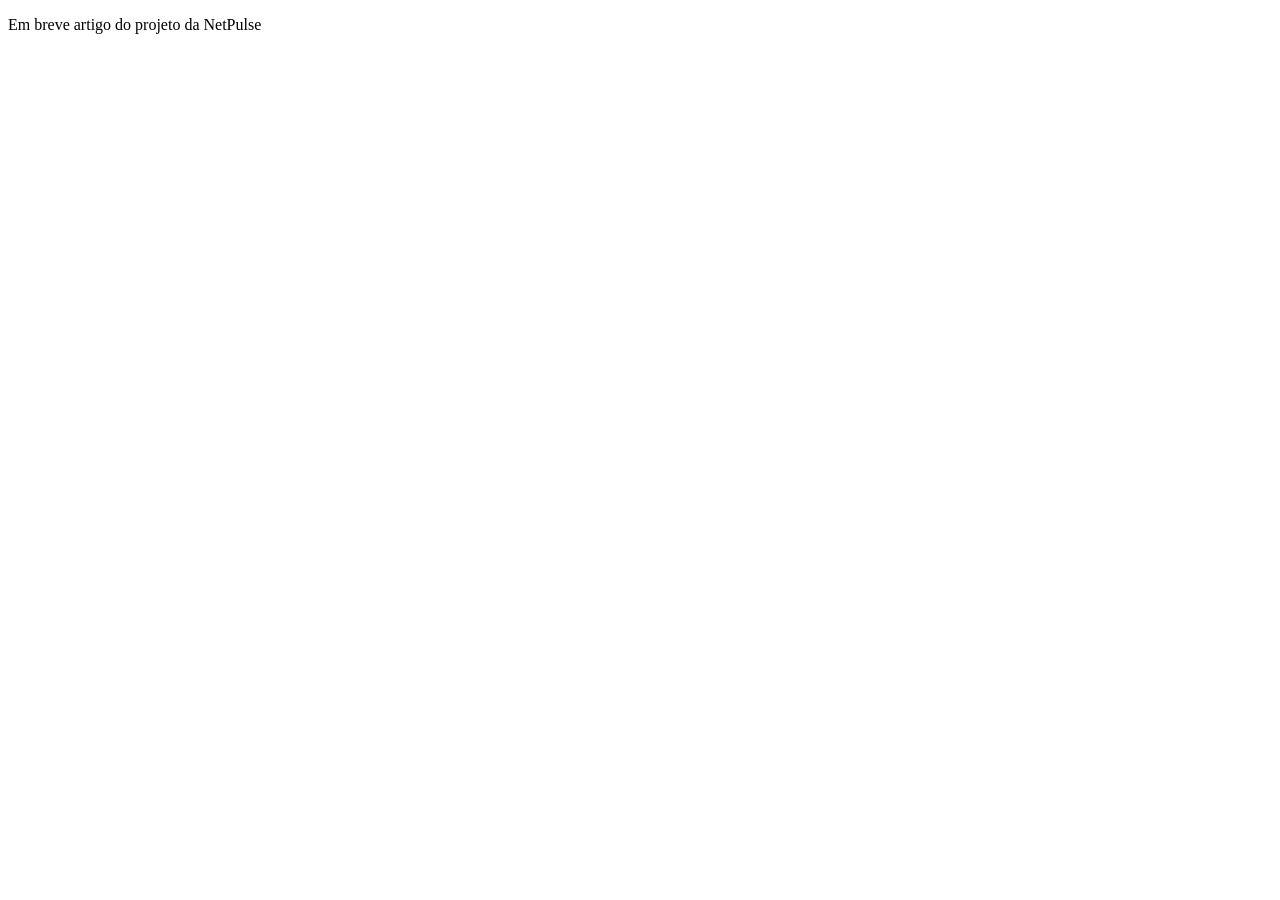
==== index.html @ 260c435d "Adicionar arquivo HTML inicial para o projeto da NetPulse" ====
<!DOCTYPE html>
<html lang="en">
<head>
    <meta charset="UTF-8">
    <meta name="viewport" content="width=device-width, initial-scale=1.0">
    <title>Document</title>
</head>
<body>
    <p>Em breve artigo do projeto da NetPulse</p>
</body>
</html>
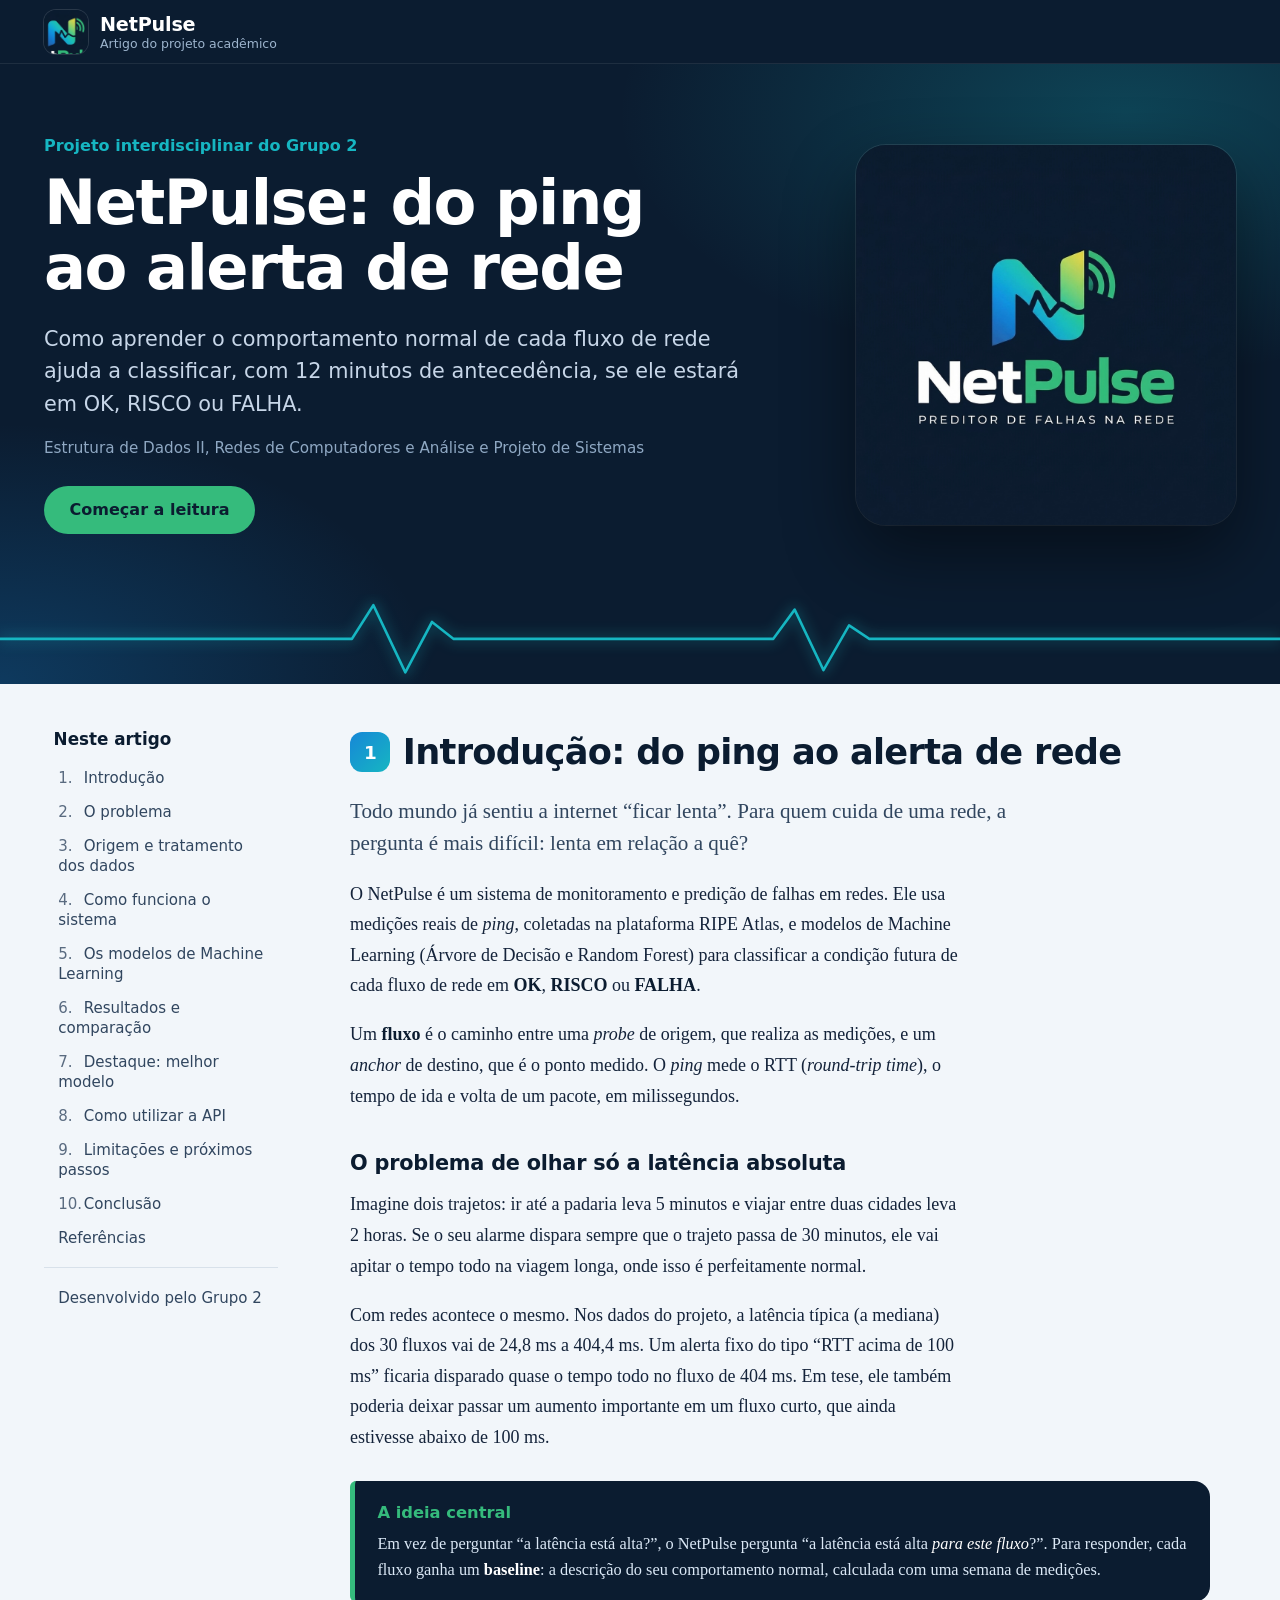
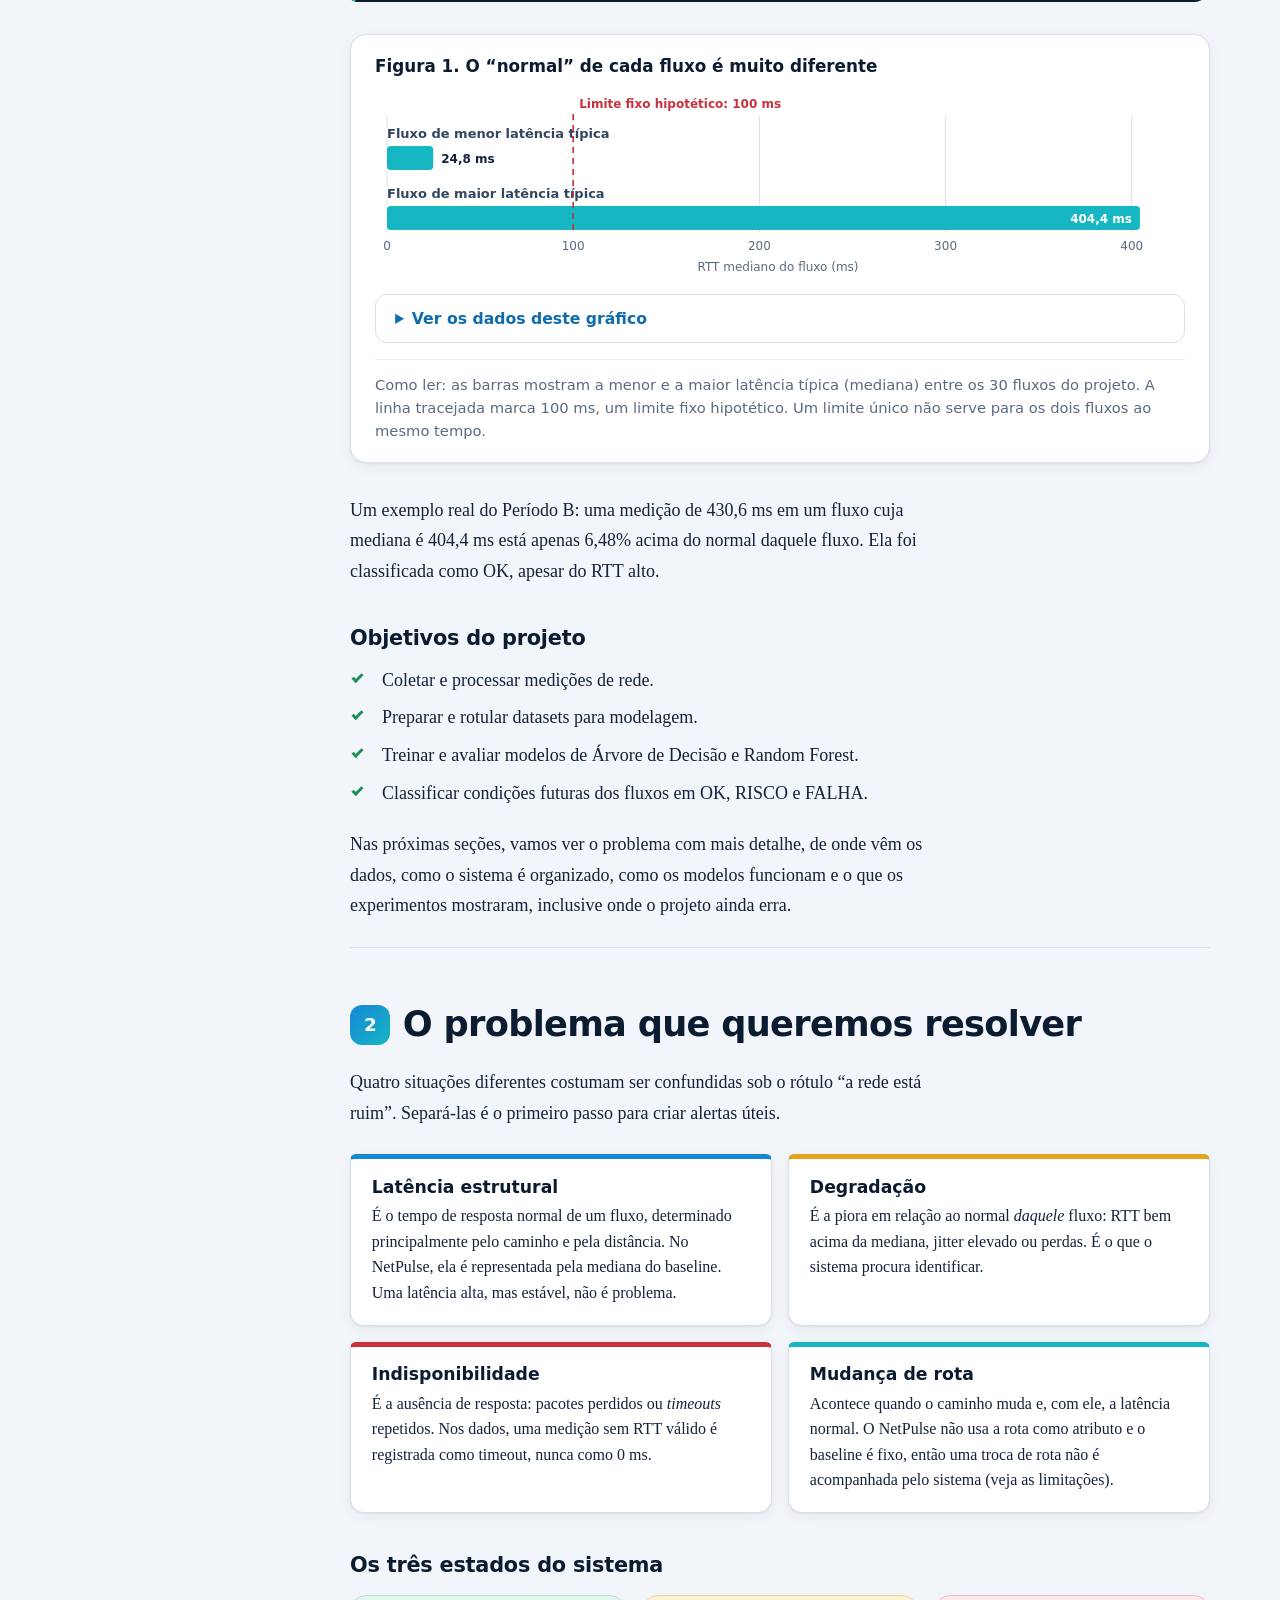
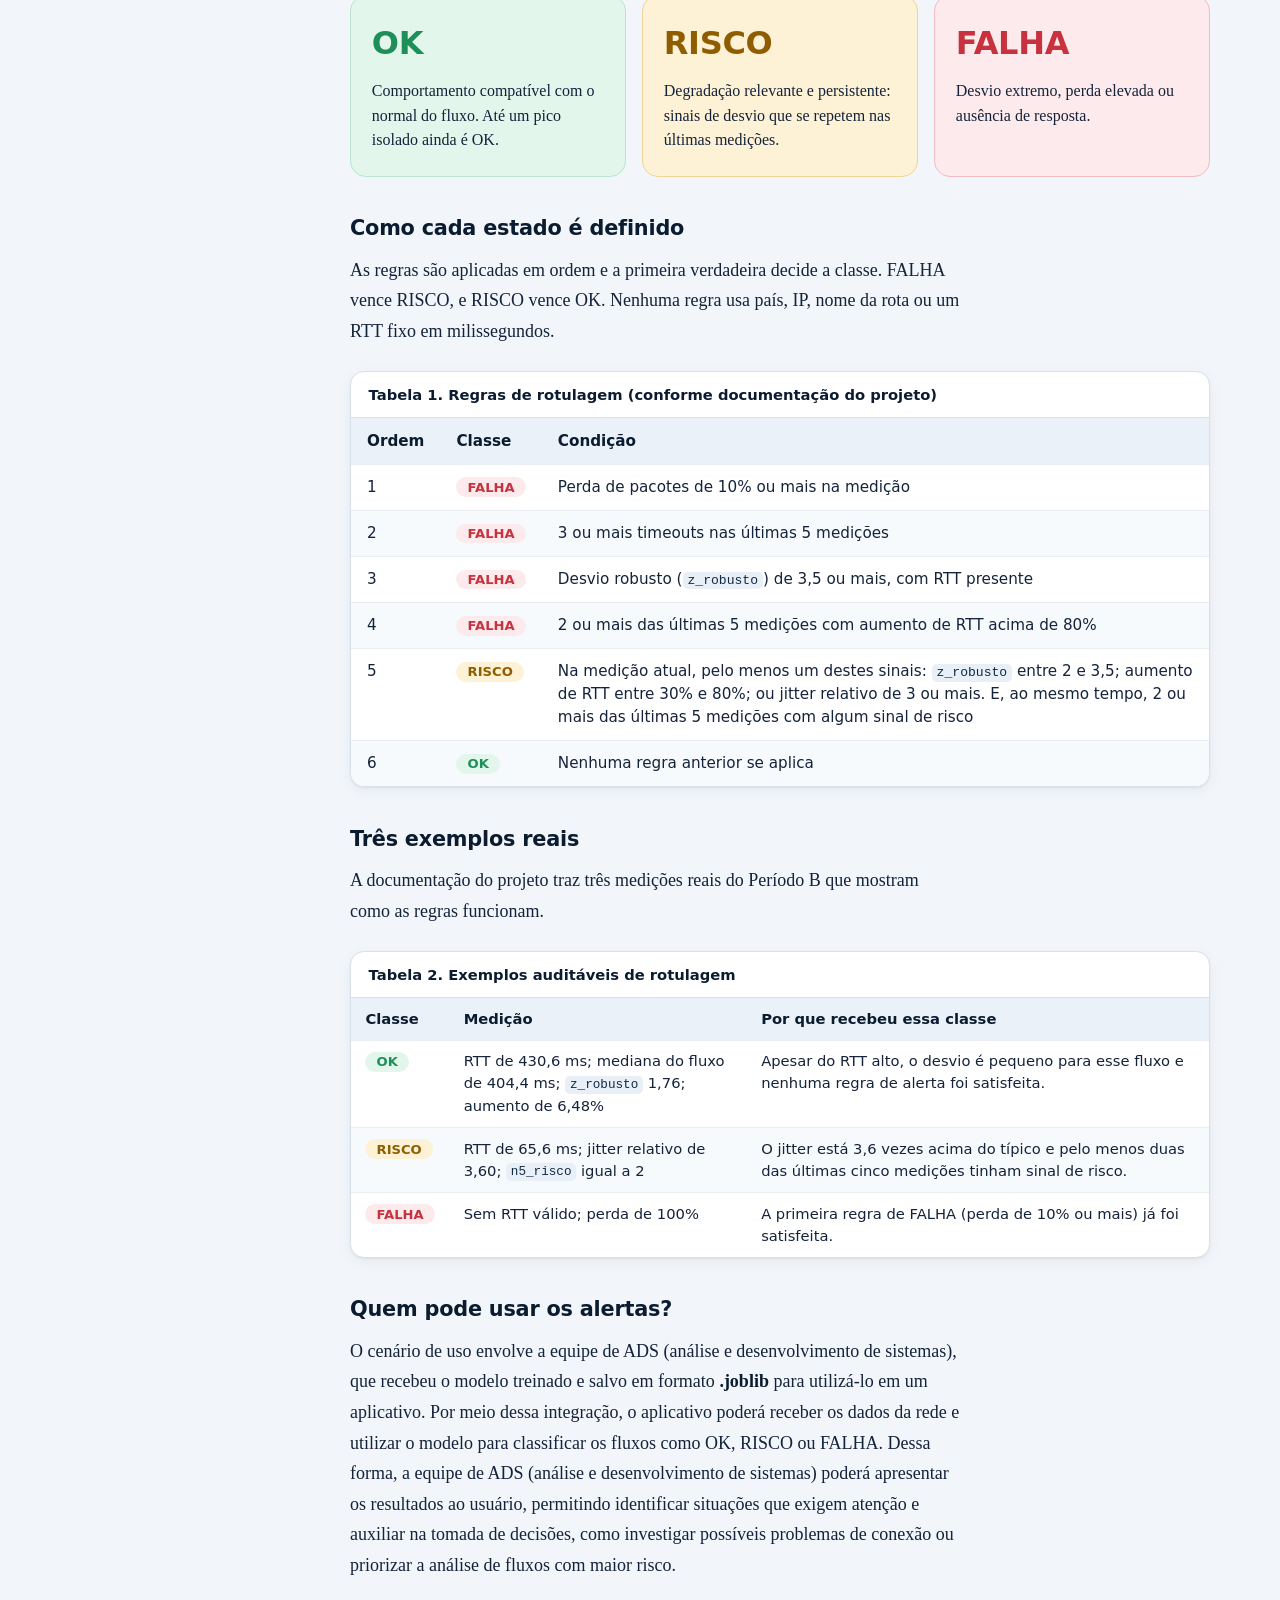
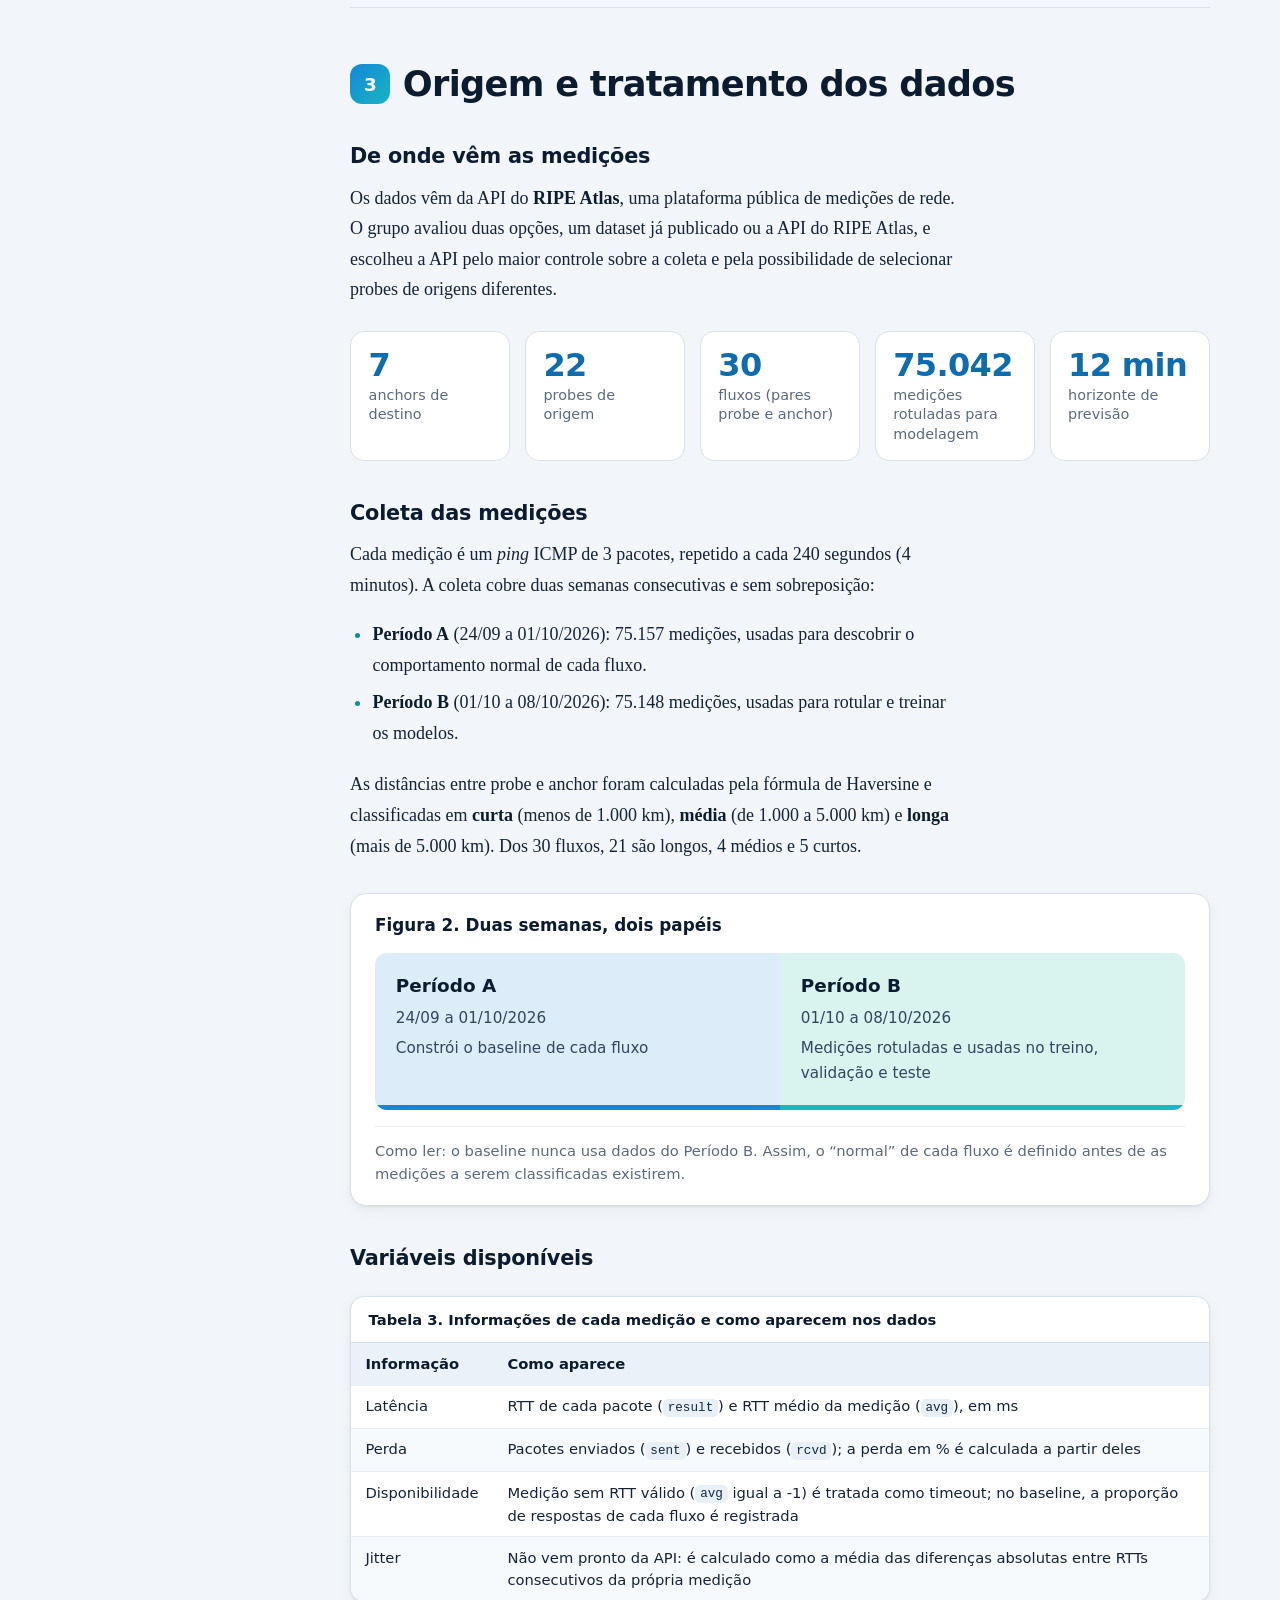
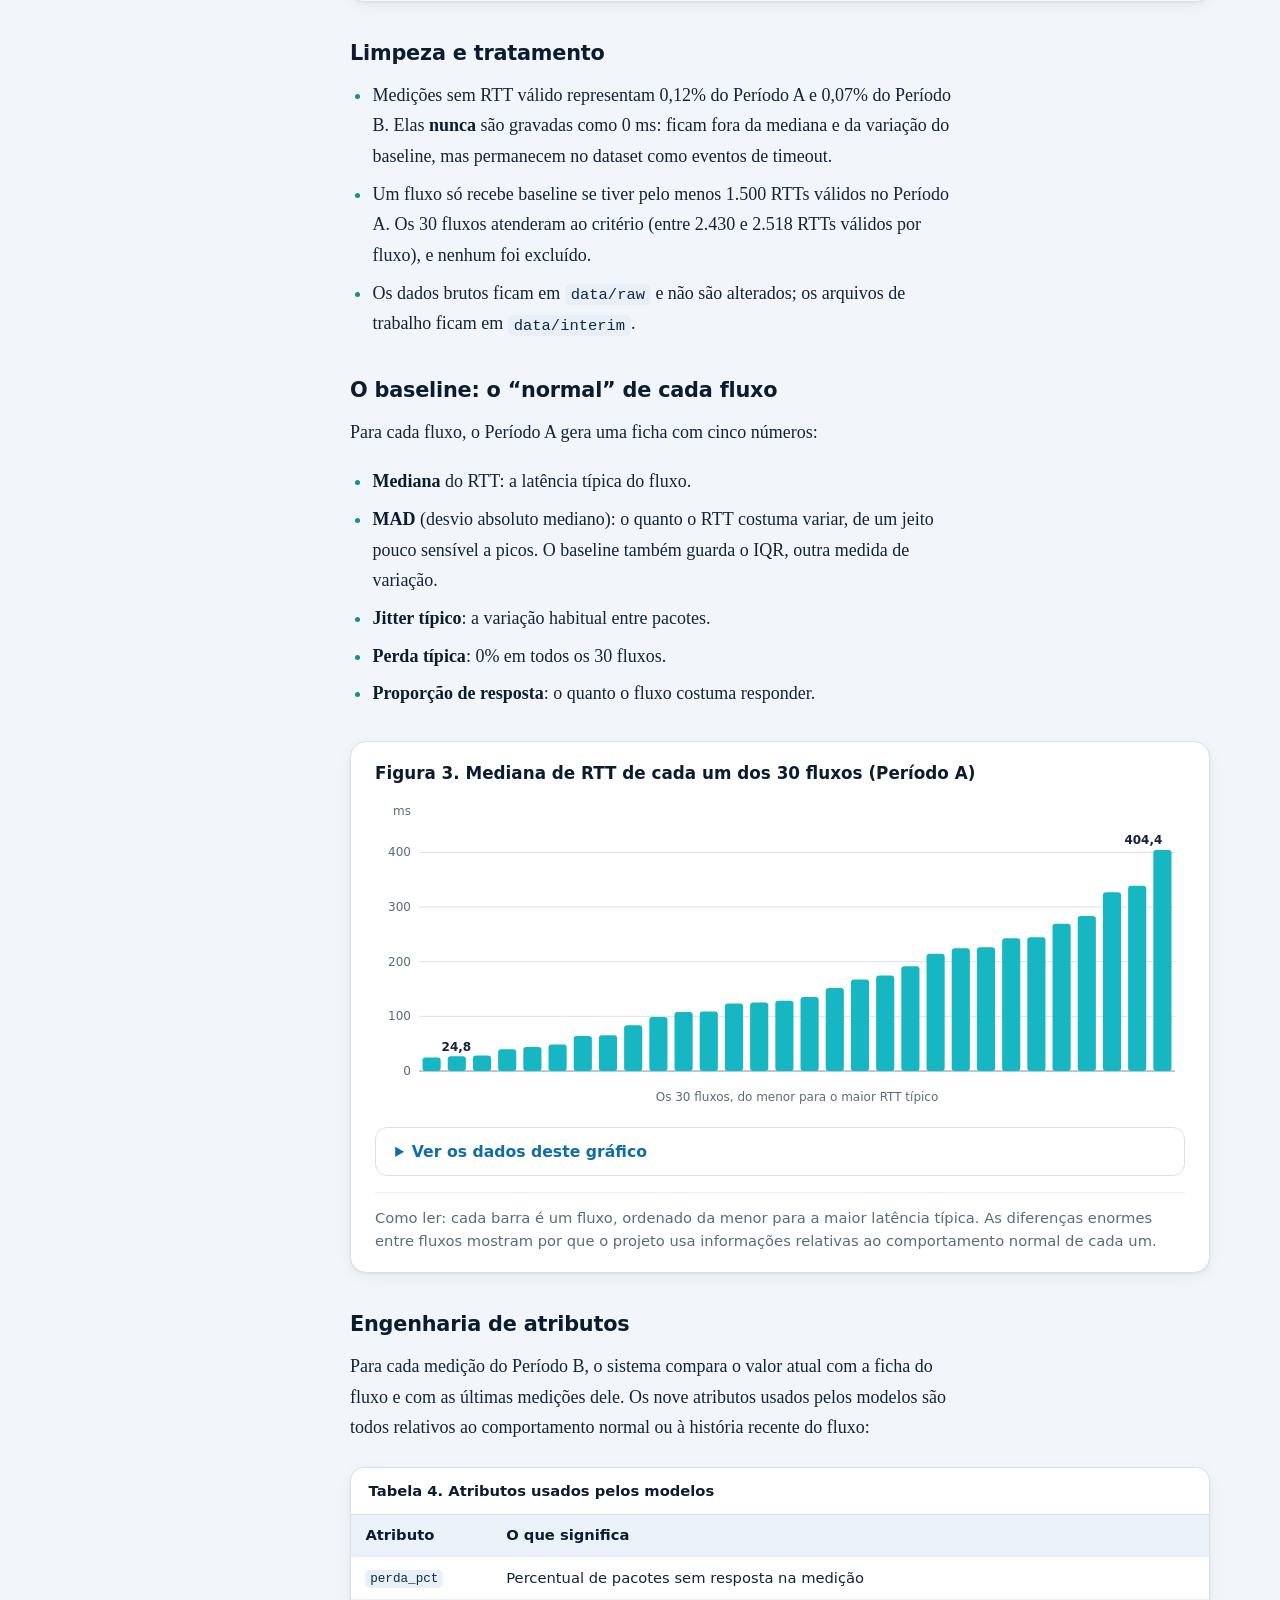
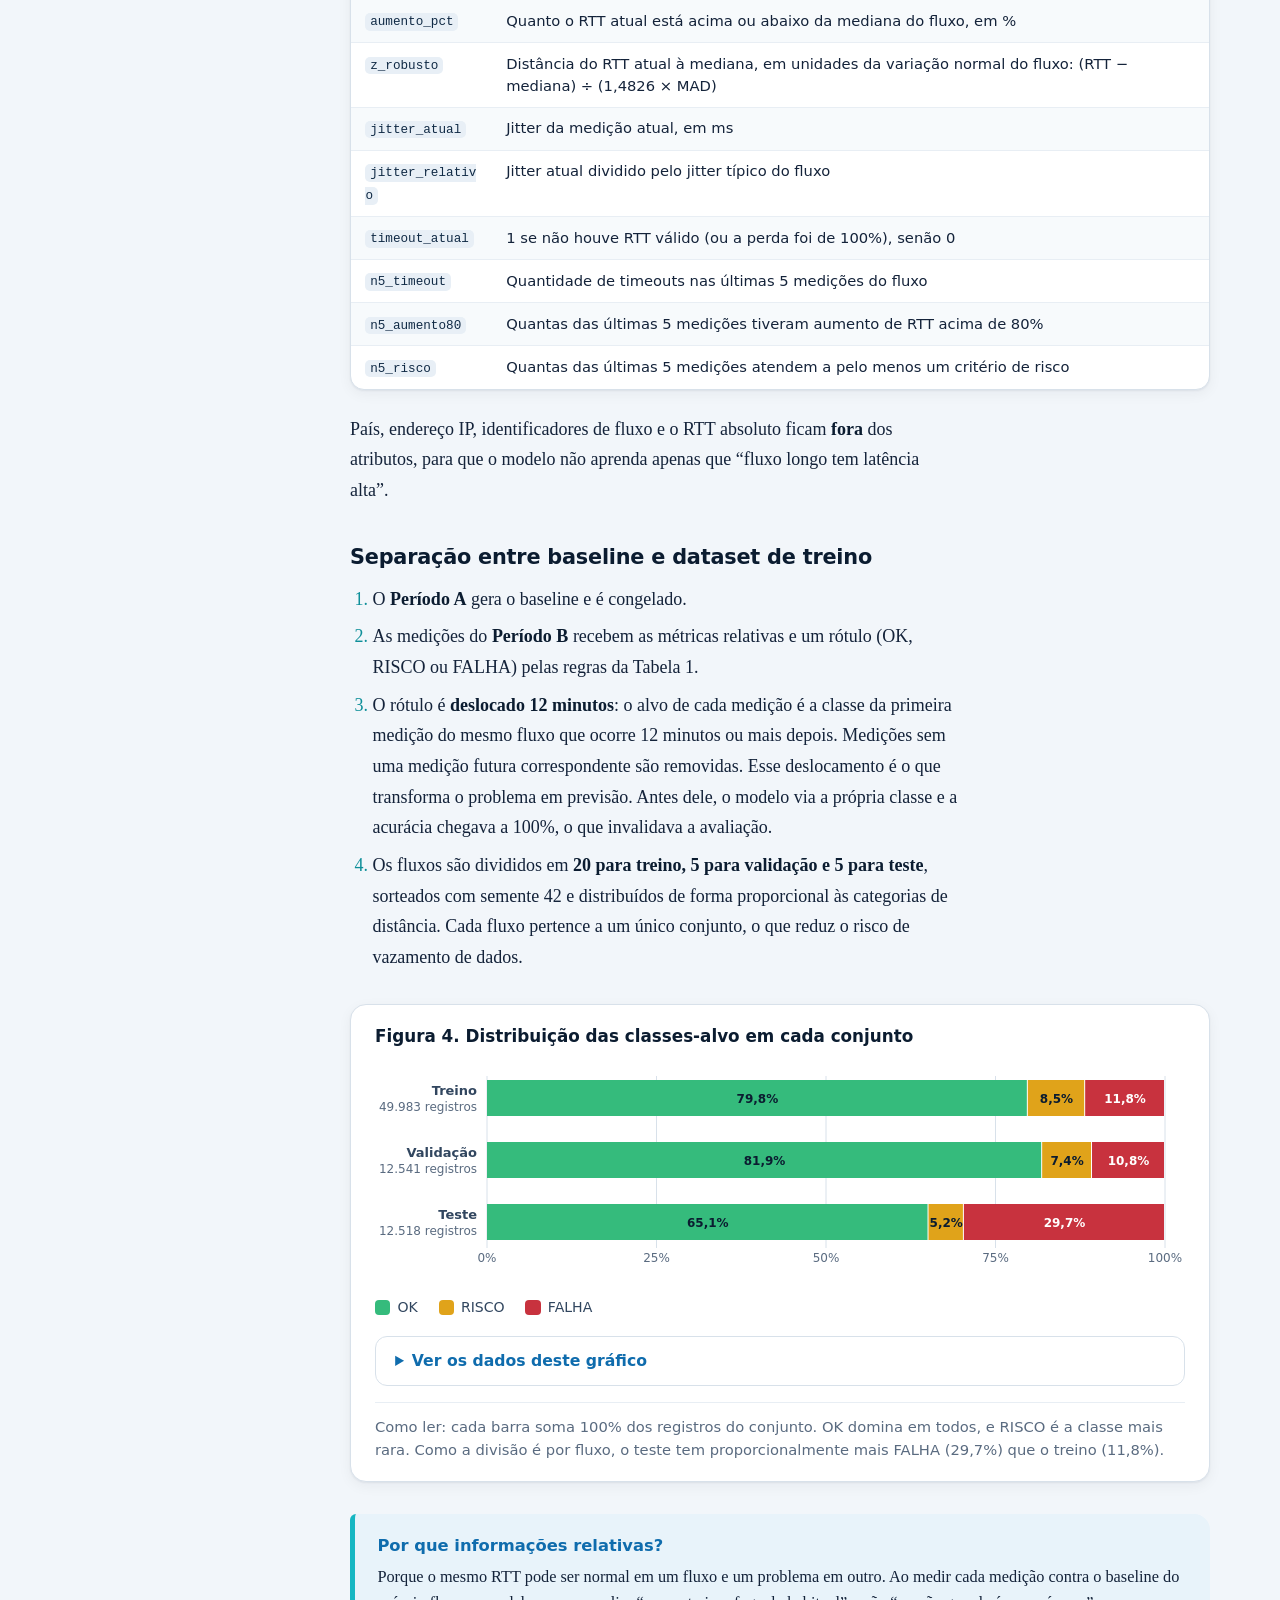
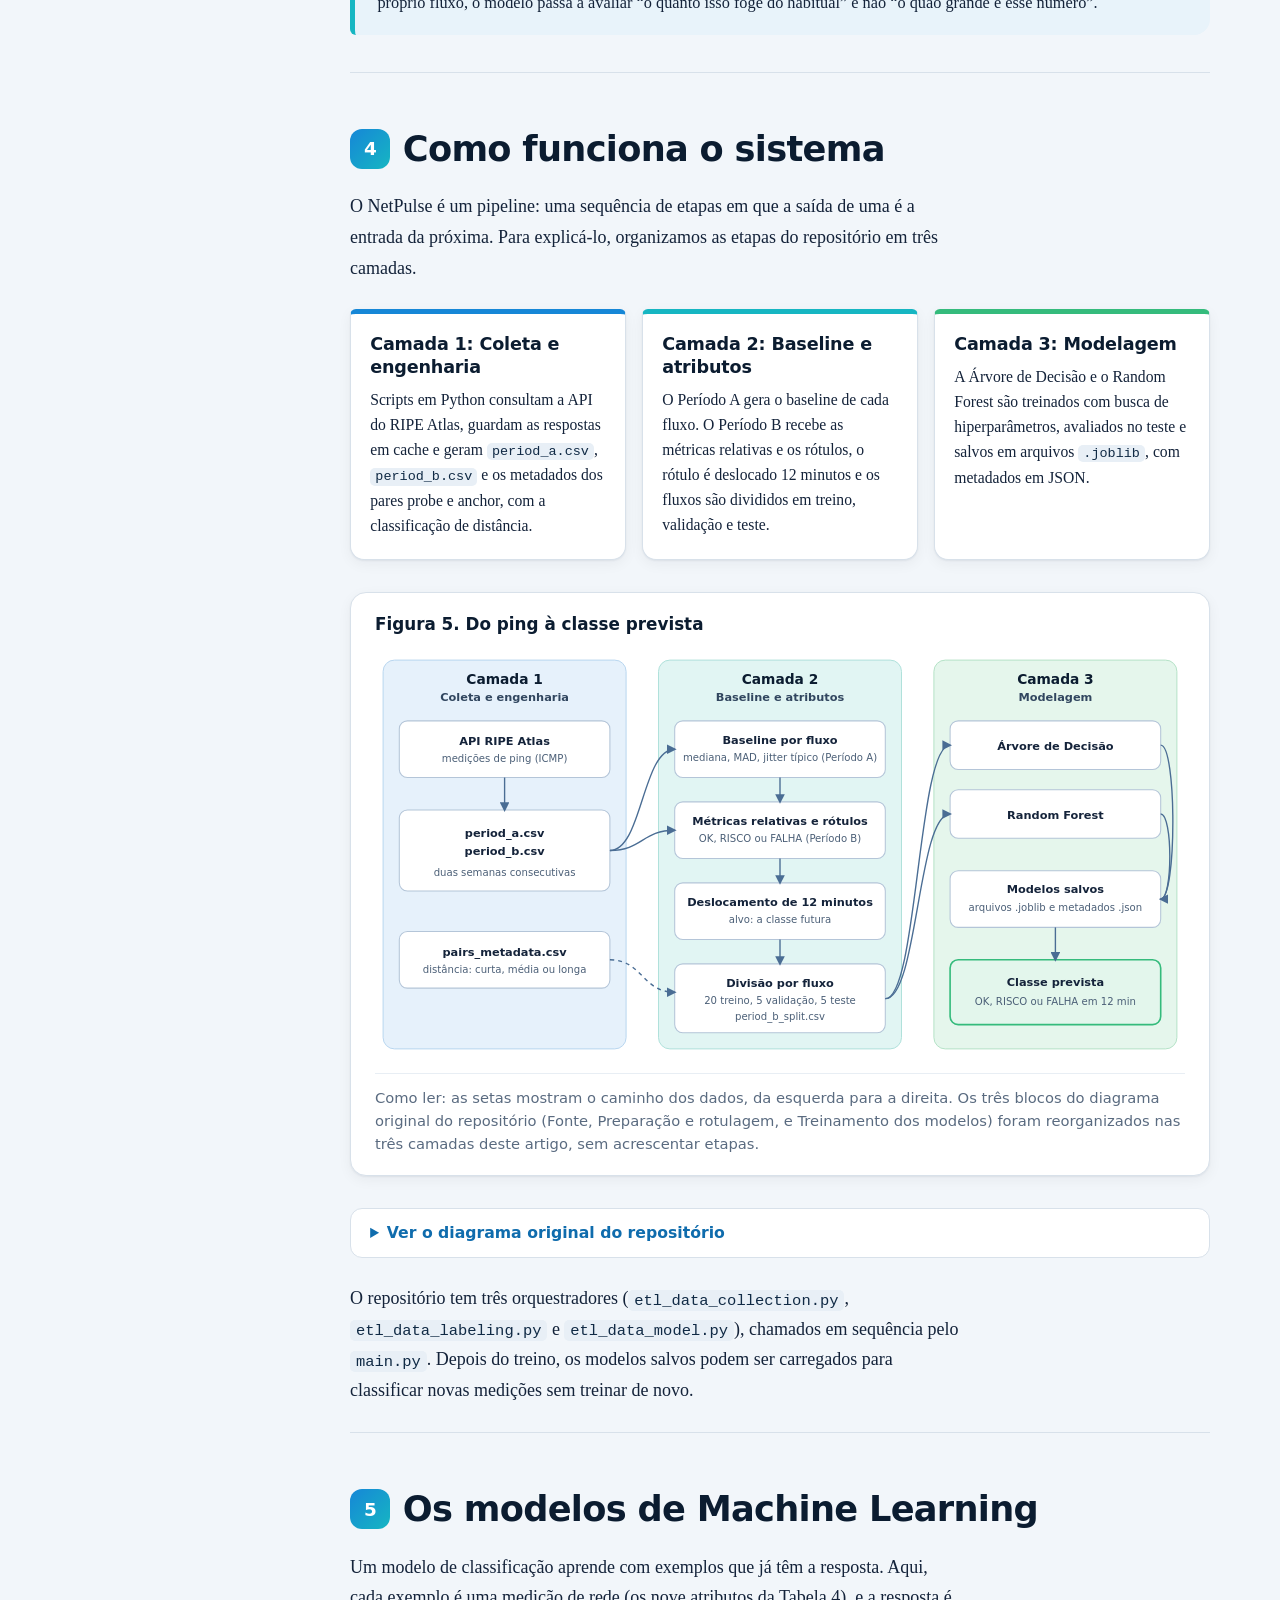
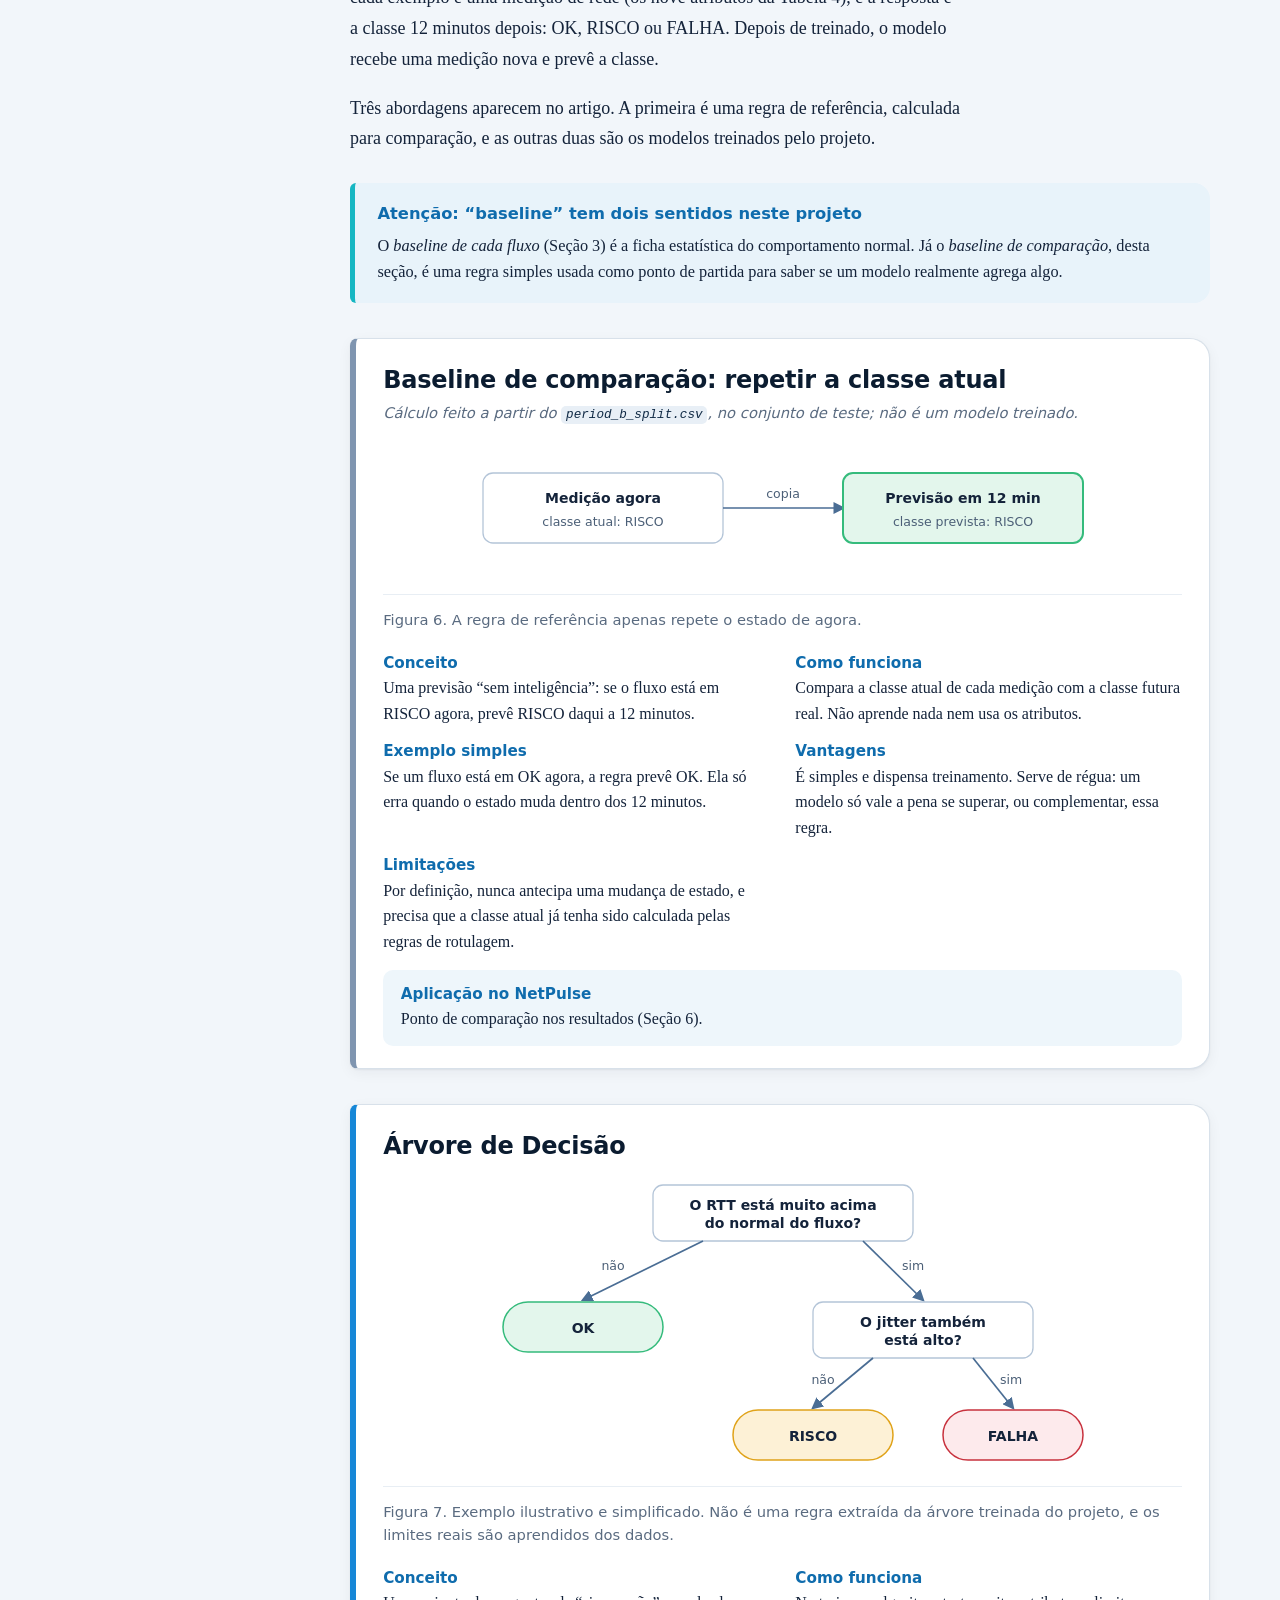
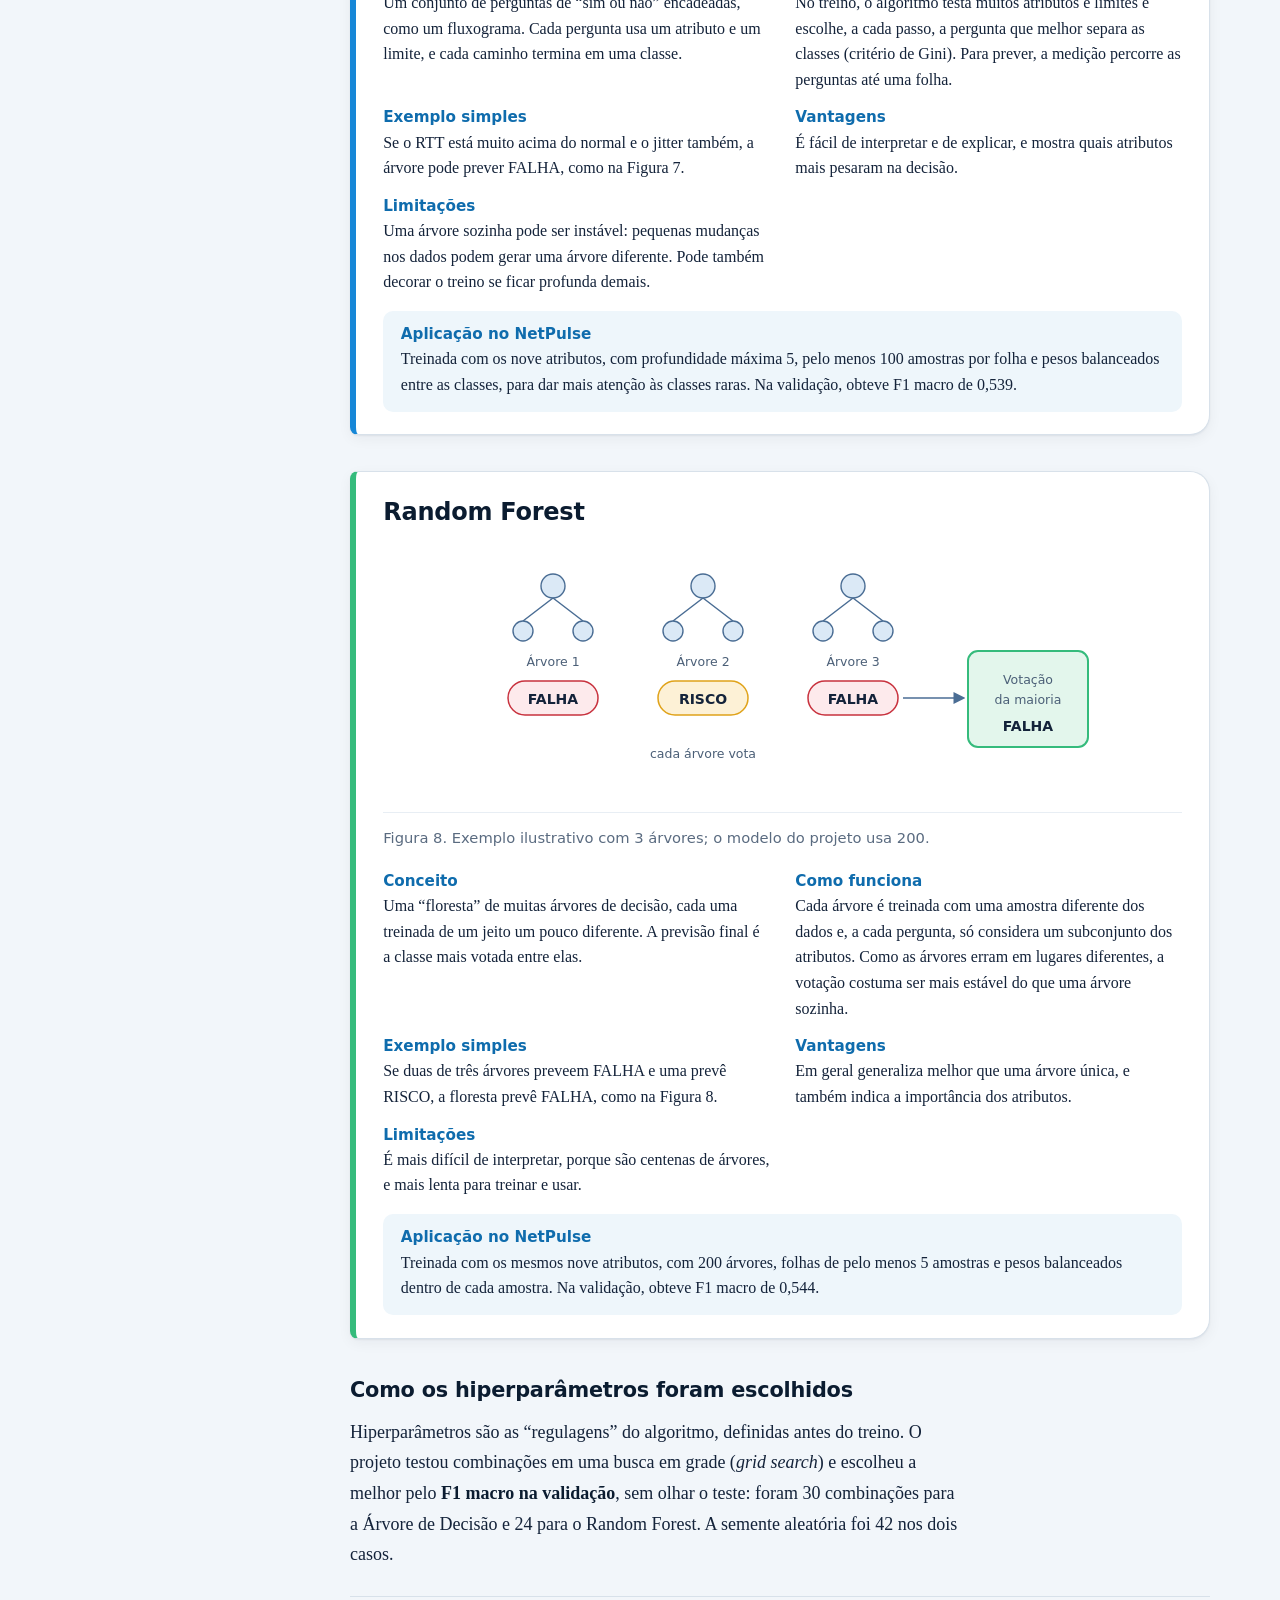
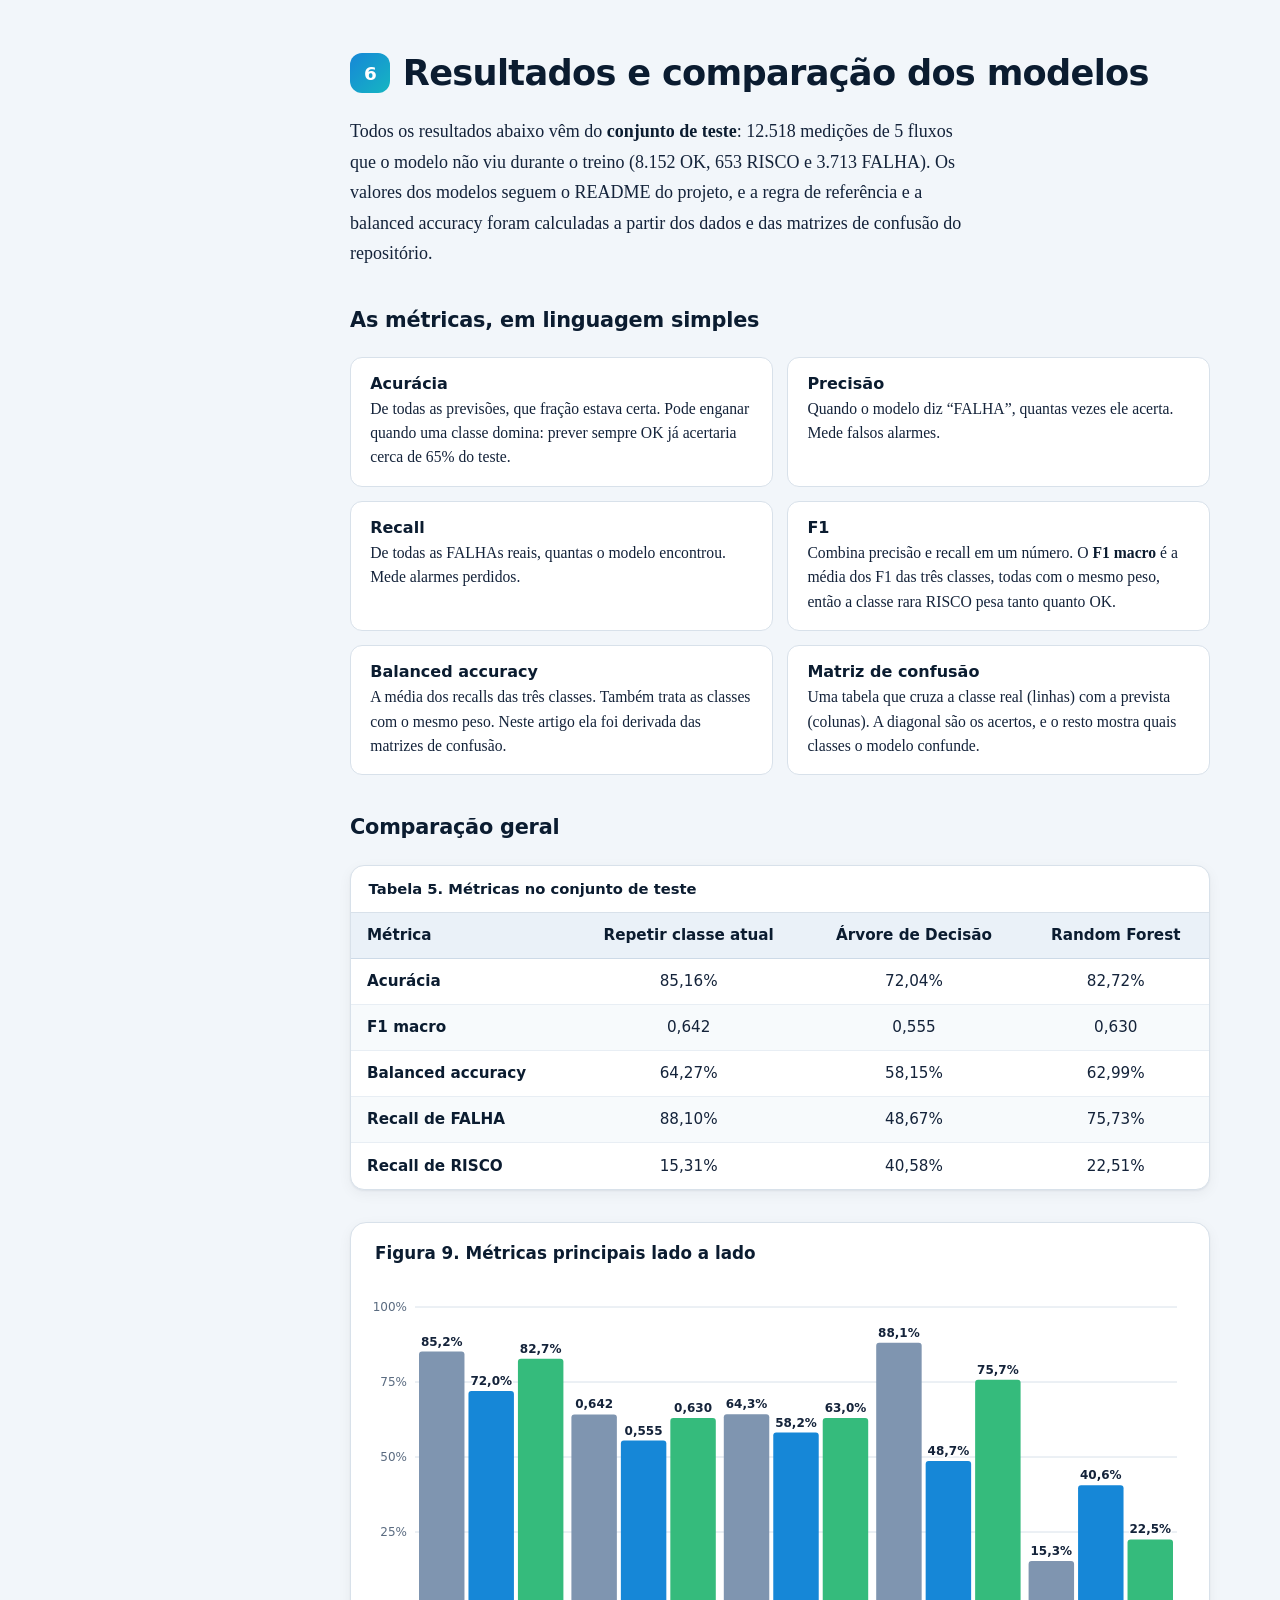
==== commit 9c3d46ae: "Adicionar página HTML do artigo do projeto NetPulse" ====
--- a/index.html
+++ b/index.html
@@ -1,11 +1,1667 @@
 <!DOCTYPE html>
-<html lang="en">
+<html lang="pt-BR">
+
 <head>
-    <meta charset="UTF-8">
-    <meta name="viewport" content="width=device-width, initial-scale=1.0">
-    <title>Document</title>
+  <meta charset="UTF-8">
+  <meta name="viewport" content="width=device-width, initial-scale=1">
+  <title>NetPulse: do ping ao alerta de rede</title>
+  <meta name="description"
+    content="Artigo do projeto acadêmico NetPulse, do Grupo 2: medições reais do RIPE Atlas, Árvore de Decisão e Random Forest para classificar a condição futura de fluxos de rede em OK, RISCO e FALHA.">
+  <meta name="theme-color" content="#0b1c30">
+  <link rel="icon" type="image/png" href="assets/assets/images/Logo_NetPulse.png">
+  <script>document.documentElement.classList.add("js");</script>
+  <link rel="stylesheet" href="assets/css/style.css">
+  <script src="assets/js/script.js" defer></script>
 </head>
+
 <body>
-    <p>Em breve artigo do projeto da NetPulse</p>
+  <a class="skip-link" href="#conteudo">Ir para o conteúdo</a>
+  <div class="progress" aria-hidden="true"><span class="progress__bar" id="progress-bar"></span></div>
+
+  <!-- ===== Cabeçalho ===== -->
+  <header class="site-header">
+    <div class="site-header__inner">
+      <a class="brand" href="#topo" aria-label="NetPulse, voltar ao início do artigo">
+        <!-- Recorte CSS da logo oficial: mostra apenas o ícone "N" -->
+        <span class="brand__mark"><img src="assets/images/Logo_NetPulse.png" alt="" width="1024" height="1024"></span>
+        <span class="brand__text">
+          <span class="brand__name">NetPulse</span>
+          <span class="brand__tag">Artigo do projeto acadêmico</span>
+        </span>
+      </a>
+      <button class="menu-toggle" id="menu-toggle" type="button" aria-expanded="false" aria-controls="toc">
+        <span class="menu-toggle__icon" aria-hidden="true"></span>
+        <span>Seções</span>
+      </button>
+    </div>
+  </header>
+
+  <main id="conteudo">
+
+    <!-- ===== Hero ===== -->
+    <section class="hero" id="topo" aria-labelledby="titulo-artigo">
+      <div class="hero__inner">
+        <div class="hero__text">
+          <p class="hero__kicker">Projeto interdisciplinar do Grupo 2</p>
+          <h1 id="titulo-artigo">NetPulse: do ping ao alerta de rede</h1>
+          <p class="hero__deck">Como aprender o comportamento normal de cada fluxo de rede ajuda a classificar, com 12
+            minutos de antecedência, se ele estará em OK, RISCO ou FALHA.</p>
+          <p class="hero__meta">Estrutura de Dados II, Redes de Computadores e Análise e Projeto de Sistemas</p>
+          <a class="button" href="#introducao">Começar a leitura</a>
+        </div>
+        <div class="hero__logo">
+          <img src="assets/images/Logo_NetPulse.png"
+            alt="Logo oficial do NetPulse: letra N com uma linha de pulso e ondas de sinal, e o lema Preditor de falhas na rede"
+            width="1024" height="1024">
+        </div>
+      </div>
+      <!-- Linha de pulso decorativa (animação discreta, desativada com prefers-reduced-motion) -->
+      <svg class="hero__pulse" viewBox="0 0 1200 80" preserveAspectRatio="none" aria-hidden="true" focusable="false">
+        <path class="hero__pulse-line" pathLength="1"
+          d="M0 40 H300 L330 40 L350 10 L380 70 L405 25 L425 40 H700 L725 40 L745 14 L772 68 L796 28 L815 40 H1200" />
+      </svg>
+    </section>
+
+    <div class="layout">
+
+      <!-- ===== Menu de navegação / sumário ===== -->
+      <nav class="toc" id="toc" aria-label="Seções do artigo">
+        <p class="toc__title">Neste artigo</p>
+        <ol class="toc__list">
+          <li><a href="#introducao">Introdução</a></li>
+          <li><a href="#problema">O problema</a></li>
+          <li><a href="#dados">Origem e tratamento dos dados</a></li>
+          <li><a href="#sistema">Como funciona o sistema</a></li>
+          <li><a href="#modelos">Os modelos de Machine Learning</a></li>
+          <li><a href="#resultados">Resultados e comparação</a></li>
+          <li><a href="#melhor-modelo">Destaque: melhor modelo</a></li>
+          <li><a href="#api">Como utilizar a API</a></li>
+          <li><a href="#limitacoes">Limitações e próximos passos</a></li>
+          <li><a href="#conclusao">Conclusão</a></li>
+          <li><a href="#referencias">Referências</a></li>
+        </ol>
+        <p class="toc__extra"><a href="#equipe">Desenvolvido pelo Grupo 2</a></p>
+      </nav>
+
+      <article class="article">
+
+        <!-- ============ 1. INTRODUÇÃO ============ -->
+        <section class="section" id="introducao" aria-labelledby="h-introducao">
+          <h2 id="h-introducao"><span class="sec-num">1</span> Introdução: do ping ao alerta de rede</h2>
+
+          <p class="lead">Todo mundo já sentiu a internet “ficar lenta”. Para quem cuida de uma rede, a pergunta é mais
+            difícil: lenta em relação a quê?</p>
+
+          <p>O NetPulse é um sistema de monitoramento e predição de falhas em redes. Ele usa medições reais de
+            <em>ping</em>, coletadas na plataforma RIPE Atlas, e modelos de Machine Learning (Árvore de Decisão e Random
+            Forest) para classificar a condição futura de cada fluxo de rede em <strong>OK</strong>,
+            <strong>RISCO</strong> ou <strong>FALHA</strong>.
+          </p>
+
+          <p>Um <strong>fluxo</strong> é o caminho entre uma <em>probe</em> de origem, que realiza as medições, e um
+            <em>anchor</em> de destino, que é o ponto medido. O <em>ping</em> mede o RTT (<em>round-trip time</em>), o
+            tempo de ida e volta de um pacote, em milissegundos.
+          </p>
+
+          <h3>O problema de olhar só a latência absoluta</h3>
+          <p>Imagine dois trajetos: ir até a padaria leva 5 minutos e viajar entre duas cidades leva 2 horas. Se o seu
+            alarme dispara sempre que o trajeto passa de 30 minutos, ele vai apitar o tempo todo na viagem longa, onde
+            isso é perfeitamente normal.</p>
+          <p>Com redes acontece o mesmo. Nos dados do projeto, a latência típica (a mediana) dos 30 fluxos vai de 24,8
+            ms a 404,4 ms. Um alerta fixo do tipo “RTT acima de 100 ms” ficaria disparado quase o tempo todo no fluxo de
+            404 ms. Em tese, ele também poderia deixar passar um aumento importante em um fluxo curto, que ainda
+            estivesse abaixo de 100 ms.</p>
+
+          <aside class="callout callout--idea" aria-label="Ideia central">
+            <p class="callout__title">A ideia central</p>
+            <p>Em vez de perguntar “a latência está alta?”, o NetPulse pergunta “a latência está alta <em>para este
+                fluxo</em>?”. Para responder, cada fluxo ganha um <strong>baseline</strong>: a descrição do seu
+              comportamento normal, calculada com uma semana de medições.</p>
+          </aside>
+
+          <figure class="figure" id="fig-intro">
+            <p class="figure__title">Figura 1. O “normal” de cada fluxo é muito diferente</p>
+            <div class="figure__body" id="chart-intro" role="img"
+              aria-label="Gráfico de barras horizontais com a menor e a maior mediana de RTT entre os 30 fluxos: 24,8 ms e 404,4 ms, com uma linha de referência em 100 ms.">
+            </div>
+            <figcaption>Como ler: as barras mostram a menor e a maior latência típica (mediana) entre os 30 fluxos do
+              projeto. A linha tracejada marca 100 ms, um limite fixo hipotético. Um limite único não serve para os dois
+              fluxos ao mesmo tempo.</figcaption>
+          </figure>
+
+          <p>Um exemplo real do Período B: uma medição de 430,6 ms em um fluxo cuja mediana é 404,4 ms está apenas 6,48%
+            acima do normal daquele fluxo. Ela foi classificada como OK, apesar do RTT alto.</p>
+
+          <h3>Objetivos do projeto</h3>
+          <ul class="checklist">
+            <li>Coletar e processar medições de rede.</li>
+            <li>Preparar e rotular datasets para modelagem.</li>
+            <li>Treinar e avaliar modelos de Árvore de Decisão e Random Forest.</li>
+            <li>Classificar condições futuras dos fluxos em OK, RISCO e FALHA.</li>
+          </ul>
+
+          <p>Nas próximas seções, vamos ver o problema com mais detalhe, de onde vêm os dados, como o sistema é
+            organizado, como os modelos funcionam e o que os experimentos mostraram, inclusive onde o projeto ainda
+            erra.</p>
+        </section>
+
+        <!-- ============ 2. O PROBLEMA ============ -->
+        <section class="section" id="problema" aria-labelledby="h-problema">
+          <h2 id="h-problema"><span class="sec-num">2</span> O problema que queremos resolver</h2>
+
+          <p>Quatro situações diferentes costumam ser confundidas sob o rótulo “a rede está ruim”. Separá-las é o
+            primeiro passo para criar alertas úteis.</p>
+
+          <dl class="concepts">
+            <div class="concept">
+              <dt>Latência estrutural</dt>
+              <dd>É o tempo de resposta normal de um fluxo, determinado principalmente pelo caminho e pela distância. No
+                NetPulse, ela é representada pela mediana do baseline. Uma latência alta, mas estável, não é problema.
+              </dd>
+            </div>
+            <div class="concept">
+              <dt>Degradação</dt>
+              <dd>É a piora em relação ao normal <em>daquele</em> fluxo: RTT bem acima da mediana, jitter elevado ou
+                perdas. É o que o sistema procura identificar.</dd>
+            </div>
+            <div class="concept">
+              <dt>Indisponibilidade</dt>
+              <dd>É a ausência de resposta: pacotes perdidos ou <em>timeouts</em> repetidos. Nos dados, uma medição sem
+                RTT válido é registrada como timeout, nunca como 0 ms.</dd>
+            </div>
+            <div class="concept">
+              <dt>Mudança de rota</dt>
+              <dd>Acontece quando o caminho muda e, com ele, a latência normal. O NetPulse não usa a rota como atributo
+                e o baseline é fixo, então uma troca de rota não é acompanhada pelo sistema (veja as limitações).</dd>
+            </div>
+          </dl>
+
+          <h3>Os três estados do sistema</h3>
+          <div class="states">
+            <article class="state state--ok">
+              <h4>OK</h4>
+              <p>Comportamento compatível com o normal do fluxo. Até um pico isolado ainda é OK.</p>
+            </article>
+            <article class="state state--risco">
+              <h4>RISCO</h4>
+              <p>Degradação relevante e persistente: sinais de desvio que se repetem nas últimas medições.</p>
+            </article>
+            <article class="state state--falha">
+              <h4>FALHA</h4>
+              <p>Desvio extremo, perda elevada ou ausência de resposta.</p>
+            </article>
+          </div>
+
+          <h3>Como cada estado é definido</h3>
+          <p>As regras são aplicadas em ordem e a primeira verdadeira decide a classe. FALHA vence RISCO, e RISCO vence
+            OK. Nenhuma regra usa país, IP, nome da rota ou um RTT fixo em milissegundos.</p>
+
+          <div class="table-wrap">
+            <table class="table">
+              <caption>Tabela 1. Regras de rotulagem (conforme documentação do projeto)</caption>
+              <thead>
+                <tr>
+                  <th scope="col">Ordem</th>
+                  <th scope="col">Classe</th>
+                  <th scope="col">Condição</th>
+                </tr>
+              </thead>
+              <tbody>
+                <tr>
+                  <td>1</td>
+                  <td><span class="tag tag--falha">FALHA</span></td>
+                  <td>Perda de pacotes de 10% ou mais na medição</td>
+                </tr>
+                <tr>
+                  <td>2</td>
+                  <td><span class="tag tag--falha">FALHA</span></td>
+                  <td>3 ou mais timeouts nas últimas 5 medições</td>
+                </tr>
+                <tr>
+                  <td>3</td>
+                  <td><span class="tag tag--falha">FALHA</span></td>
+                  <td>Desvio robusto (<code>z_robusto</code>) de 3,5 ou mais, com RTT presente</td>
+                </tr>
+                <tr>
+                  <td>4</td>
+                  <td><span class="tag tag--falha">FALHA</span></td>
+                  <td>2 ou mais das últimas 5 medições com aumento de RTT acima de 80%</td>
+                </tr>
+                <tr>
+                  <td>5</td>
+                  <td><span class="tag tag--risco">RISCO</span></td>
+                  <td>Na medição atual, pelo menos um destes sinais: <code>z_robusto</code> entre 2 e 3,5; aumento de
+                    RTT entre 30% e 80%; ou jitter relativo de 3 ou mais. E, ao mesmo tempo, 2 ou mais das últimas 5
+                    medições com algum sinal de risco</td>
+                </tr>
+                <tr>
+                  <td>6</td>
+                  <td><span class="tag tag--ok">OK</span></td>
+                  <td>Nenhuma regra anterior se aplica</td>
+                </tr>
+              </tbody>
+            </table>
+          </div>
+
+          <h3>Três exemplos reais</h3>
+          <p>A documentação do projeto traz três medições reais do Período B que mostram como as regras funcionam.</p>
+          <div class="table-wrap">
+            <table class="table table--compact">
+              <caption>Tabela 2. Exemplos auditáveis de rotulagem</caption>
+              <thead>
+                <tr>
+                  <th scope="col">Classe</th>
+                  <th scope="col">Medição</th>
+                  <th scope="col">Por que recebeu essa classe</th>
+                </tr>
+              </thead>
+              <tbody>
+                <tr>
+                  <td><span class="tag tag--ok">OK</span></td>
+                  <td>RTT de 430,6 ms; mediana do fluxo de 404,4 ms; <code>z_robusto</code> 1,76; aumento de 6,48%</td>
+                  <td>Apesar do RTT alto, o desvio é pequeno para esse fluxo e nenhuma regra de alerta foi satisfeita.
+                  </td>
+                </tr>
+                <tr>
+                  <td><span class="tag tag--risco">RISCO</span></td>
+                  <td>RTT de 65,6 ms; jitter relativo de 3,60; <code>n5_risco</code> igual a 2</td>
+                  <td>O jitter está 3,6 vezes acima do típico e pelo menos duas das últimas cinco medições tinham sinal
+                    de risco.</td>
+                </tr>
+                <tr>
+                  <td><span class="tag tag--falha">FALHA</span></td>
+                  <td>Sem RTT válido; perda de 100%</td>
+                  <td>A primeira regra de FALHA (perda de 10% ou mais) já foi satisfeita.</td>
+                </tr>
+              </tbody>
+            </table>
+          </div>
+
+          <h3>Quem pode usar os alertas?</h3>
+          <p>O cenário de uso envolve a equipe de ADS (análise e desenvolvimento de sistemas), que recebeu o modelo
+            treinado e salvo em formato <strong>.joblib</strong> para
+            utilizá-lo em um aplicativo. Por meio dessa integração, o aplicativo poderá receber os dados da rede e
+            utilizar o modelo para classificar os fluxos como OK, RISCO ou FALHA. Dessa forma, a equipe de ADS (análise
+            e desenvolvimento de sistemas) poderá
+            apresentar os resultados ao usuário, permitindo identificar situações que exigem atenção e auxiliar na
+            tomada de decisões, como investigar possíveis problemas de conexão ou priorizar a análise de fluxos com
+            maior risco.</p>
+        </section>
+
+        <!-- ============ 3. DADOS ============ -->
+        <section class="section" id="dados" aria-labelledby="h-dados">
+          <h2 id="h-dados"><span class="sec-num">3</span> Origem e tratamento dos dados</h2>
+
+          <h3>De onde vêm as medições</h3>
+          <p>Os dados vêm da API do <strong>RIPE Atlas</strong>, uma plataforma pública de medições de rede. O grupo
+            avaliou duas opções, um dataset já publicado ou a API do RIPE Atlas, e escolheu a API pelo maior controle
+            sobre a coleta e pela possibilidade de selecionar probes de origens diferentes.</p>
+
+          <div class="stats" role="list">
+            <div class="stat" role="listitem"><span class="stat__value">7</span><span class="stat__label">anchors de
+                destino</span></div>
+            <div class="stat" role="listitem"><span class="stat__value">22</span><span class="stat__label">probes de
+                origem</span></div>
+            <div class="stat" role="listitem"><span class="stat__value">30</span><span class="stat__label">fluxos (pares
+                probe e anchor)</span></div>
+            <div class="stat" role="listitem"><span class="stat__value">75.042</span><span class="stat__label">medições
+                rotuladas para modelagem</span></div>
+            <div class="stat" role="listitem"><span class="stat__value">12 min</span><span class="stat__label">horizonte
+                de previsão</span></div>
+          </div>
+
+          <h3>Coleta das medições</h3>
+          <p>Cada medição é um <em>ping</em> ICMP de 3 pacotes, repetido a cada 240 segundos (4 minutos). A coleta cobre
+            duas semanas consecutivas e sem sobreposição:</p>
+          <ul>
+            <li><strong>Período A</strong> (24/09 a 01/10/2026): 75.157 medições, usadas para descobrir o comportamento
+              normal de cada fluxo.</li>
+            <li><strong>Período B</strong> (01/10 a 08/10/2026): 75.148 medições, usadas para rotular e treinar os
+              modelos.</li>
+          </ul>
+          <p>As distâncias entre probe e anchor foram calculadas pela fórmula de Haversine e classificadas em
+            <strong>curta</strong> (menos de 1.000 km), <strong>média</strong> (de 1.000 a 5.000 km) e
+            <strong>longa</strong> (mais de 5.000 km). Dos 30 fluxos, 21 são longos, 4 médios e 5 curtos.
+          </p>
+
+          <figure class="figure" id="fig-linha-tempo">
+            <p class="figure__title">Figura 2. Duas semanas, dois papéis</p>
+            <div class="timeline" role="img"
+              aria-label="Linha do tempo: Período A, de 24 de setembro a 1 de outubro de 2026, usado para o baseline; Período B, de 1 a 8 de outubro de 2026, usado para rotular e treinar.">
+              <div class="timeline__block timeline__block--a">
+                <strong>Período A</strong>
+                <span>24/09 a 01/10/2026</span>
+                <span>Constrói o baseline de cada fluxo</span>
+              </div>
+              <div class="timeline__block timeline__block--b">
+                <strong>Período B</strong>
+                <span>01/10 a 08/10/2026</span>
+                <span>Medições rotuladas e usadas no treino, validação e teste</span>
+              </div>
+            </div>
+            <figcaption>Como ler: o baseline nunca usa dados do Período B. Assim, o “normal” de cada fluxo é definido
+              antes de as medições a serem classificadas existirem.</figcaption>
+          </figure>
+
+          <h3>Variáveis disponíveis</h3>
+          <div class="table-wrap">
+            <table class="table table--compact">
+              <caption>Tabela 3. Informações de cada medição e como aparecem nos dados</caption>
+              <thead>
+                <tr>
+                  <th scope="col">Informação</th>
+                  <th scope="col">Como aparece</th>
+                </tr>
+              </thead>
+              <tbody>
+                <tr>
+                  <td>Latência</td>
+                  <td>RTT de cada pacote (<code>result</code>) e RTT médio da medição (<code>avg</code>), em ms</td>
+                </tr>
+                <tr>
+                  <td>Perda</td>
+                  <td>Pacotes enviados (<code>sent</code>) e recebidos (<code>rcvd</code>); a perda em % é calculada a
+                    partir deles</td>
+                </tr>
+                <tr>
+                  <td>Disponibilidade</td>
+                  <td>Medição sem RTT válido (<code>avg</code> igual a -1) é tratada como timeout; no baseline, a
+                    proporção de respostas de cada fluxo é registrada</td>
+                </tr>
+                <tr>
+                  <td>Jitter</td>
+                  <td>Não vem pronto da API: é calculado como a média das diferenças absolutas entre RTTs consecutivos
+                    da própria medição</td>
+                </tr>
+              </tbody>
+            </table>
+          </div>
+
+          <h3>Limpeza e tratamento</h3>
+          <ul>
+            <li>Medições sem RTT válido representam 0,12% do Período A e 0,07% do Período B. Elas <strong>nunca</strong>
+              são gravadas como 0 ms: ficam fora da mediana e da variação do baseline, mas permanecem no dataset como
+              eventos de timeout.</li>
+            <li>Um fluxo só recebe baseline se tiver pelo menos 1.500 RTTs válidos no Período A. Os 30 fluxos atenderam
+              ao critério (entre 2.430 e 2.518 RTTs válidos por fluxo), e nenhum foi excluído.</li>
+            <li>Os dados brutos ficam em <code>data/raw</code> e não são alterados; os arquivos de trabalho ficam em
+              <code>data/interim</code>.
+            </li>
+          </ul>
+
+          <h3>O baseline: o “normal” de cada fluxo</h3>
+          <p>Para cada fluxo, o Período A gera uma ficha com cinco números:</p>
+          <ul>
+            <li><strong>Mediana</strong> do RTT: a latência típica do fluxo.</li>
+            <li><strong>MAD</strong> (desvio absoluto mediano): o quanto o RTT costuma variar, de um jeito pouco
+              sensível a picos. O baseline também guarda o IQR, outra medida de variação.</li>
+            <li><strong>Jitter típico</strong>: a variação habitual entre pacotes.</li>
+            <li><strong>Perda típica</strong>: 0% em todos os 30 fluxos.</li>
+            <li><strong>Proporção de resposta</strong>: o quanto o fluxo costuma responder.</li>
+          </ul>
+
+          <figure class="figure" id="fig-medianas">
+            <p class="figure__title">Figura 3. Mediana de RTT de cada um dos 30 fluxos (Período A)</p>
+            <div class="figure__body" id="chart-medianas" role="img"
+              aria-label="Gráfico de barras com a mediana de RTT, em milissegundos, dos 30 fluxos do baseline, variando de 24,8 a 404,4 ms.">
+            </div>
+            <figcaption>Como ler: cada barra é um fluxo, ordenado da menor para a maior latência típica. As diferenças
+              enormes entre fluxos mostram por que o projeto usa informações relativas ao comportamento normal de cada
+              um.</figcaption>
+          </figure>
+
+          <h3>Engenharia de atributos</h3>
+          <p>Para cada medição do Período B, o sistema compara o valor atual com a ficha do fluxo e com as últimas
+            medições dele. Os nove atributos usados pelos modelos são todos relativos ao comportamento normal ou à
+            história recente do fluxo:</p>
+          <div class="table-wrap">
+            <table class="table table--compact">
+              <caption>Tabela 4. Atributos usados pelos modelos</caption>
+              <thead>
+                <tr>
+                  <th scope="col">Atributo</th>
+                  <th scope="col">O que significa</th>
+                </tr>
+              </thead>
+              <tbody>
+                <tr>
+                  <td><code>perda_pct</code></td>
+                  <td>Percentual de pacotes sem resposta na medição</td>
+                </tr>
+                <tr>
+                  <td><code>aumento_pct</code></td>
+                  <td>Quanto o RTT atual está acima ou abaixo da mediana do fluxo, em %</td>
+                </tr>
+                <tr>
+                  <td><code>z_robusto</code></td>
+                  <td>Distância do RTT atual à mediana, em unidades da variação normal do fluxo: (RTT − mediana) ÷
+                    (1,4826 × MAD)</td>
+                </tr>
+                <tr>
+                  <td><code>jitter_atual</code></td>
+                  <td>Jitter da medição atual, em ms</td>
+                </tr>
+                <tr>
+                  <td><code>jitter_relativo</code></td>
+                  <td>Jitter atual dividido pelo jitter típico do fluxo</td>
+                </tr>
+                <tr>
+                  <td><code>timeout_atual</code></td>
+                  <td>1 se não houve RTT válido (ou a perda foi de 100%), senão 0</td>
+                </tr>
+                <tr>
+                  <td><code>n5_timeout</code></td>
+                  <td>Quantidade de timeouts nas últimas 5 medições do fluxo</td>
+                </tr>
+                <tr>
+                  <td><code>n5_aumento80</code></td>
+                  <td>Quantas das últimas 5 medições tiveram aumento de RTT acima de 80%</td>
+                </tr>
+                <tr>
+                  <td><code>n5_risco</code></td>
+                  <td>Quantas das últimas 5 medições atendem a pelo menos um critério de risco</td>
+                </tr>
+              </tbody>
+            </table>
+          </div>
+          <p>País, endereço IP, identificadores de fluxo e o RTT absoluto ficam <strong>fora</strong> dos atributos,
+            para que o modelo não aprenda apenas que “fluxo longo tem latência alta”.</p>
+
+          <h3>Separação entre baseline e dataset de treino</h3>
+          <ol>
+            <li>O <strong>Período A</strong> gera o baseline e é congelado.</li>
+            <li>As medições do <strong>Período B</strong> recebem as métricas relativas e um rótulo (OK, RISCO ou FALHA)
+              pelas regras da Tabela 1.</li>
+            <li>O rótulo é <strong>deslocado 12 minutos</strong>: o alvo de cada medição é a classe da primeira medição
+              do mesmo fluxo que ocorre 12 minutos ou mais depois. Medições sem uma medição futura correspondente são
+              removidas. Esse deslocamento é o que transforma o problema em previsão. Antes dele, o modelo via a própria
+              classe e a acurácia chegava a 100%, o que invalidava a avaliação.</li>
+            <li>Os fluxos são divididos em <strong>20 para treino, 5 para validação e 5 para teste</strong>, sorteados
+              com semente 42 e distribuídos de forma proporcional às categorias de distância. Cada fluxo pertence a um
+              único conjunto, o que reduz o risco de vazamento de dados.</li>
+          </ol>
+
+          <figure class="figure" id="fig-classes">
+            <p class="figure__title">Figura 4. Distribuição das classes-alvo em cada conjunto</p>
+            <div class="figure__body" id="chart-classes" role="img"
+              aria-label="Barras empilhadas com a proporção de OK, RISCO e FALHA nos conjuntos de treino, validação e teste.">
+            </div>
+            <figcaption>Como ler: cada barra soma 100% dos registros do conjunto. OK domina em todos, e RISCO é a classe
+              mais rara. Como a divisão é por fluxo, o teste tem proporcionalmente mais FALHA (29,7%) que o treino
+              (11,8%).</figcaption>
+          </figure>
+
+          <aside class="callout" aria-label="Por que usar o comportamento normal">
+            <p class="callout__title">Por que informações relativas?</p>
+            <p>Porque o mesmo RTT pode ser normal em um fluxo e um problema em outro. Ao medir cada medição contra o
+              baseline do próprio fluxo, o modelo passa a avaliar “o quanto isso foge do habitual” e não “o quão grande
+              é esse número”.</p>
+          </aside>
+        </section>
+
+        <!-- ============ 4. SISTEMA ============ -->
+        <section class="section" id="sistema" aria-labelledby="h-sistema">
+          <h2 id="h-sistema"><span class="sec-num">4</span> Como funciona o sistema</h2>
+
+          <p>O NetPulse é um pipeline: uma sequência de etapas em que a saída de uma é a entrada da próxima. Para
+            explicá-lo, organizamos as etapas do repositório em três camadas.</p>
+
+          <div class="layers">
+            <article class="layer layer--1">
+              <h3>Camada 1: Coleta e engenharia</h3>
+              <p>Scripts em Python consultam a API do RIPE Atlas, guardam as respostas em cache e geram
+                <code>period_a.csv</code>, <code>period_b.csv</code> e os metadados dos pares probe e anchor, com a
+                classificação de distância.
+              </p>
+            </article>
+            <article class="layer layer--2">
+              <h3>Camada 2: Baseline e atributos</h3>
+              <p>O Período A gera o baseline de cada fluxo. O Período B recebe as métricas relativas e os rótulos, o
+                rótulo é deslocado 12 minutos e os fluxos são divididos em treino, validação e teste.</p>
+            </article>
+            <article class="layer layer--3">
+              <h3>Camada 3: Modelagem</h3>
+              <p>A Árvore de Decisão e o Random Forest são treinados com busca de hiperparâmetros, avaliados no teste e
+                salvos em arquivos <code>.joblib</code>, com metadados em JSON.</p>
+            </article>
+          </div>
+
+          <figure class="figure figure--wide" id="fig-arquitetura">
+            <p class="figure__title">Figura 5. Do ping à classe prevista</p>
+            <div class="figure__scroll">
+              <svg class="diagram diagram--arch" viewBox="0 0 1000 500" role="img"
+                aria-labelledby="arch-title arch-desc">
+                <title id="arch-title">Arquitetura do NetPulse em três camadas</title>
+                <desc id="arch-desc">A API do RIPE Atlas gera os arquivos do Período A e do Período B. O Período A gera
+                  o baseline; o Período B recebe métricas e rótulos, o rótulo é deslocado 12 minutos e os fluxos são
+                  divididos em treino, validação e teste. A Árvore de Decisão e o Random Forest são treinados, salvos em
+                  arquivos joblib e produzem a classe prevista: OK, RISCO ou FALHA.</desc>
+                <defs>
+                  <marker id="seta" viewBox="0 0 10 10" refX="8" refY="5" markerWidth="7" markerHeight="7"
+                    orient="auto-start-reverse">
+                    <path d="M0 0 L10 5 L0 10 z" class="d-arrowhead" />
+                  </marker>
+                </defs>
+
+                <!-- Camada 1 -->
+                <rect class="d-layer d-layer--1" x="10" y="10" width="300" height="480" rx="14" />
+                <text class="d-title" x="160" y="40" text-anchor="middle">Camada 1</text>
+                <text class="d-subtitle" x="160" y="60" text-anchor="middle">Coleta e engenharia</text>
+
+                <rect class="d-box" x="30" y="85" width="260" height="70" rx="10" />
+                <text class="d-label" x="160" y="115" text-anchor="middle">API RIPE Atlas</text>
+                <text class="d-small" x="160" y="136" text-anchor="middle">medições de ping (ICMP)</text>
+
+                <rect class="d-box" x="30" y="195" width="260" height="100" rx="10" />
+                <text class="d-label" x="160" y="228" text-anchor="middle">period_a.csv</text>
+                <text class="d-label" x="160" y="250" text-anchor="middle">period_b.csv</text>
+                <text class="d-small" x="160" y="276" text-anchor="middle">duas semanas consecutivas</text>
+
+                <rect class="d-box" x="30" y="345" width="260" height="70" rx="10" />
+                <text class="d-label" x="160" y="375" text-anchor="middle">pairs_metadata.csv</text>
+                <text class="d-small" x="160" y="396" text-anchor="middle">distância: curta, média ou longa</text>
+
+                <path class="d-arrow" d="M160 155 V195" marker-end="url(#seta)" />
+
+                <!-- Camada 2 -->
+                <rect class="d-layer d-layer--2" x="350" y="10" width="300" height="480" rx="14" />
+                <text class="d-title" x="500" y="40" text-anchor="middle">Camada 2</text>
+                <text class="d-subtitle" x="500" y="60" text-anchor="middle">Baseline e atributos</text>
+
+                <rect class="d-box" x="370" y="85" width="260" height="70" rx="10" />
+                <text class="d-label" x="500" y="113" text-anchor="middle">Baseline por fluxo</text>
+                <text class="d-small" x="500" y="135" text-anchor="middle">mediana, MAD, jitter típico (Período
+                  A)</text>
+
+                <rect class="d-box" x="370" y="185" width="260" height="70" rx="10" />
+                <text class="d-label" x="500" y="213" text-anchor="middle">Métricas relativas e rótulos</text>
+                <text class="d-small" x="500" y="235" text-anchor="middle">OK, RISCO ou FALHA (Período B)</text>
+
+                <rect class="d-box" x="370" y="285" width="260" height="70" rx="10" />
+                <text class="d-label" x="500" y="313" text-anchor="middle">Deslocamento de 12 minutos</text>
+                <text class="d-small" x="500" y="335" text-anchor="middle">alvo: a classe futura</text>
+
+                <rect class="d-box" x="370" y="385" width="260" height="85" rx="10" />
+                <text class="d-label" x="500" y="413" text-anchor="middle">Divisão por fluxo</text>
+                <text class="d-small" x="500" y="434" text-anchor="middle">20 treino, 5 validação, 5 teste</text>
+                <text class="d-small" x="500" y="454" text-anchor="middle">period_b_split.csv</text>
+
+                <path class="d-arrow" d="M500 155 V185" marker-end="url(#seta)" />
+                <path class="d-arrow" d="M500 255 V285" marker-end="url(#seta)" />
+                <path class="d-arrow" d="M500 355 V385" marker-end="url(#seta)" />
+
+                <!-- Camada 1 -> 2 -->
+                <path class="d-arrow" d="M290 245 C330 245 330 120 370 120" marker-end="url(#seta)" />
+                <path class="d-arrow" d="M290 245 C330 245 330 220 370 220" marker-end="url(#seta)" />
+                <path class="d-arrow d-arrow--soft" d="M290 380 C330 380 330 420 370 420" marker-end="url(#seta)" />
+
+                <!-- Camada 3 -->
+                <rect class="d-layer d-layer--3" x="690" y="10" width="300" height="480" rx="14" />
+                <text class="d-title" x="840" y="40" text-anchor="middle">Camada 3</text>
+                <text class="d-subtitle" x="840" y="60" text-anchor="middle">Modelagem</text>
+
+                <rect class="d-box" x="710" y="85" width="260" height="60" rx="10" />
+                <text class="d-label" x="840" y="121" text-anchor="middle">Árvore de Decisão</text>
+
+                <rect class="d-box" x="710" y="170" width="260" height="60" rx="10" />
+                <text class="d-label" x="840" y="206" text-anchor="middle">Random Forest</text>
+
+                <rect class="d-box" x="710" y="270" width="260" height="70" rx="10" />
+                <text class="d-label" x="840" y="298" text-anchor="middle">Modelos salvos</text>
+                <text class="d-small" x="840" y="320" text-anchor="middle">arquivos .joblib e metadados .json</text>
+
+                <rect class="d-box d-box--final" x="710" y="380" width="260" height="80" rx="10" />
+                <text class="d-label" x="840" y="412" text-anchor="middle">Classe prevista</text>
+                <text class="d-small" x="840" y="436" text-anchor="middle">OK, RISCO ou FALHA em 12 min</text>
+
+                <path class="d-arrow" d="M630 428 C670 428 670 115 710 115" marker-end="url(#seta)" />
+                <path class="d-arrow" d="M630 428 C670 428 670 200 710 200" marker-end="url(#seta)" />
+                <path class="d-arrow" d="M970 115 C990 115 990 305 970 305" marker-end="url(#seta)" />
+                <path class="d-arrow" d="M970 200 C985 200 985 305 970 305" />
+                <path class="d-arrow" d="M840 340 V380" marker-end="url(#seta)" />
+              </svg>
+            </div>
+            <figcaption>Como ler: as setas mostram o caminho dos dados, da esquerda para a direita. Os três blocos do
+              diagrama original do repositório (Fonte, Preparação e rotulagem, e Treinamento dos modelos) foram
+              reorganizados nas três camadas deste artigo, sem acrescentar etapas.</figcaption>
+          </figure>
+
+          <details class="details">
+            <summary>Ver o diagrama original do repositório</summary>
+            <figure class="figure">
+              <img class="figure__img" src="assets/images/arquitetura_pipeline.png"
+                alt="Diagrama original do pipeline do NetPulse, com os blocos Fonte, Preparação e rotulagem, Treinamento dos modelos e Artefatos finais."
+                width="1456" height="816" loading="lazy">
+              <figcaption>Diagrama de arquitetura do repositório do projeto.</figcaption>
+            </figure>
+          </details>
+
+          <p>O repositório tem três orquestradores (<code>etl_data_collection.py</code>,
+            <code>etl_data_labeling.py</code> e <code>etl_data_model.py</code>), chamados em sequência pelo
+            <code>main.py</code>. Depois do treino, os modelos salvos podem ser carregados para classificar novas
+            medições sem treinar de novo.
+          </p>
+        </section>
+
+        <!-- ============ 5. MODELOS ============ -->
+        <section class="section" id="modelos" aria-labelledby="h-modelos">
+          <h2 id="h-modelos"><span class="sec-num">5</span> Os modelos de Machine Learning</h2>
+
+          <p>Um modelo de classificação aprende com exemplos que já têm a resposta. Aqui, cada exemplo é uma medição de
+            rede (os nove atributos da Tabela 4), e a resposta é a classe 12 minutos depois: OK, RISCO ou FALHA. Depois
+            de treinado, o modelo recebe uma medição nova e prevê a classe.</p>
+          <p>Três abordagens aparecem no artigo. A primeira é uma regra de referência, calculada para comparação, e as
+            outras duas são os modelos treinados pelo projeto.</p>
+
+          <aside class="callout" aria-label="Dois sentidos da palavra baseline">
+            <p class="callout__title">Atenção: “baseline” tem dois sentidos neste projeto</p>
+            <p>O <em>baseline de cada fluxo</em> (Seção 3) é a ficha estatística do comportamento normal. Já o
+              <em>baseline de comparação</em>, desta seção, é uma regra simples usada como ponto de partida para saber
+              se um modelo realmente agrega algo.
+            </p>
+          </aside>
+
+          <!-- ---- Regra de referência ---- -->
+          <article class="model" id="modelo-referencia">
+            <h3>Baseline de comparação: repetir a classe atual</h3>
+            <p class="model__tag">Cálculo feito a partir do <code>period_b_split.csv</code>, no conjunto de teste; não é
+              um modelo treinado.</p>
+            <figure class="figure figure--inline">
+              <svg class="diagram diagram--small" viewBox="0 0 640 140" role="img" aria-labelledby="ref-title">
+                <title id="ref-title">Regra de referência: a previsão para daqui a 12 minutos é igual à classe atual
+                </title>
+                <rect class="d-box" x="20" y="35" width="240" height="70" rx="10" />
+                <text class="d-label" x="140" y="65" text-anchor="middle">Medição agora</text>
+                <text class="d-small" x="140" y="88" text-anchor="middle">classe atual: RISCO</text>
+                <path class="d-arrow" d="M260 70 H380" marker-end="url(#seta)" />
+                <text class="d-small" x="320" y="60" text-anchor="middle">copia</text>
+                <rect class="d-box d-box--final" x="380" y="35" width="240" height="70" rx="10" />
+                <text class="d-label" x="500" y="65" text-anchor="middle">Previsão em 12 min</text>
+                <text class="d-small" x="500" y="88" text-anchor="middle">classe prevista: RISCO</text>
+              </svg>
+              <figcaption>Figura 6. A regra de referência apenas repete o estado de agora.</figcaption>
+            </figure>
+            <dl class="model__grid">
+              <div>
+                <dt>Conceito</dt>
+                <dd>Uma previsão “sem inteligência”: se o fluxo está em RISCO agora, prevê RISCO daqui a 12 minutos.
+                </dd>
+              </div>
+              <div>
+                <dt>Como funciona</dt>
+                <dd>Compara a classe atual de cada medição com a classe futura real. Não aprende nada nem usa os
+                  atributos.</dd>
+              </div>
+              <div>
+                <dt>Exemplo simples</dt>
+                <dd>Se um fluxo está em OK agora, a regra prevê OK. Ela só erra quando o estado muda dentro dos 12
+                  minutos.</dd>
+              </div>
+              <div>
+                <dt>Vantagens</dt>
+                <dd>É simples e dispensa treinamento. Serve de régua: um modelo só vale a pena se superar, ou
+                  complementar, essa regra.</dd>
+              </div>
+              <div>
+                <dt>Limitações</dt>
+                <dd>Por definição, nunca antecipa uma mudança de estado, e precisa que a classe atual já tenha sido
+                  calculada pelas regras de rotulagem.</dd>
+              </div>
+              <div>
+                <dt>Aplicação no NetPulse</dt>
+                <dd>Ponto de comparação nos resultados (Seção 6).</dd>
+              </div>
+            </dl>
+          </article>
+
+          <!-- ---- Árvore de Decisão ---- -->
+          <article class="model" id="modelo-arvore">
+            <h3>Árvore de Decisão</h3>
+            <figure class="figure figure--inline">
+              <svg class="diagram diagram--tree" viewBox="0 0 640 300" role="img"
+                aria-labelledby="tree-title tree-desc">
+                <title id="tree-title">Exemplo ilustrativo de árvore de decisão</title>
+                <desc id="tree-desc">A árvore pergunta se o RTT está muito acima do normal do fluxo. Se não, prevê OK.
+                  Se sim, pergunta se o jitter também está alto: se sim, prevê FALHA; se não, prevê RISCO.</desc>
+                <rect class="d-box" x="190" y="15" width="260" height="56" rx="10" />
+                <text class="d-label" x="320" y="40" text-anchor="middle">O RTT está muito acima</text>
+                <text class="d-label" x="320" y="58" text-anchor="middle">do normal do fluxo?</text>
+
+                <path class="d-arrow" d="M240 71 L120 130" marker-end="url(#seta)" />
+                <text class="d-small" x="150" y="100" text-anchor="middle">não</text>
+                <path class="d-arrow" d="M400 71 L460 130" marker-end="url(#seta)" />
+                <text class="d-small" x="450" y="100" text-anchor="middle">sim</text>
+
+                <rect class="d-leaf d-leaf--ok" x="40" y="132" width="160" height="50" rx="25" />
+                <text class="d-label" x="120" y="163" text-anchor="middle">OK</text>
+
+                <rect class="d-box" x="350" y="132" width="220" height="56" rx="10" />
+                <text class="d-label" x="460" y="157" text-anchor="middle">O jitter também</text>
+                <text class="d-label" x="460" y="175" text-anchor="middle">está alto?</text>
+
+                <path class="d-arrow" d="M410 188 L350 238" marker-end="url(#seta)" />
+                <text class="d-small" x="360" y="214" text-anchor="middle">não</text>
+                <path class="d-arrow" d="M510 188 L550 238" marker-end="url(#seta)" />
+                <text class="d-small" x="548" y="214" text-anchor="middle">sim</text>
+
+                <rect class="d-leaf d-leaf--risco" x="270" y="240" width="160" height="50" rx="25" />
+                <text class="d-label" x="350" y="271" text-anchor="middle">RISCO</text>
+                <rect class="d-leaf d-leaf--falha" x="480" y="240" width="140" height="50" rx="25" />
+                <text class="d-label" x="550" y="271" text-anchor="middle">FALHA</text>
+              </svg>
+              <figcaption>Figura 7. Exemplo ilustrativo e simplificado. Não é uma regra extraída da árvore treinada do
+                projeto, e os limites reais são aprendidos dos dados.</figcaption>
+            </figure>
+            <dl class="model__grid">
+              <div>
+                <dt>Conceito</dt>
+                <dd>Um conjunto de perguntas de “sim ou não” encadeadas, como um fluxograma. Cada pergunta usa um
+                  atributo e um limite, e cada caminho termina em uma classe.</dd>
+              </div>
+              <div>
+                <dt>Como funciona</dt>
+                <dd>No treino, o algoritmo testa muitos atributos e limites e escolhe, a cada passo, a pergunta que
+                  melhor separa as classes (critério de Gini). Para prever, a medição percorre as perguntas até uma
+                  folha.</dd>
+              </div>
+              <div>
+                <dt>Exemplo simples</dt>
+                <dd>Se o RTT está muito acima do normal e o jitter também, a árvore pode prever FALHA, como na Figura 7.
+                </dd>
+              </div>
+              <div>
+                <dt>Vantagens</dt>
+                <dd>É fácil de interpretar e de explicar, e mostra quais atributos mais pesaram na decisão.</dd>
+              </div>
+              <div>
+                <dt>Limitações</dt>
+                <dd>Uma árvore sozinha pode ser instável: pequenas mudanças nos dados podem gerar uma árvore diferente.
+                  Pode também decorar o treino se ficar profunda demais.</dd>
+              </div>
+              <div>
+                <dt>Aplicação no NetPulse</dt>
+                <dd>Treinada com os nove atributos, com profundidade máxima 5, pelo menos 100 amostras por folha e pesos
+                  balanceados entre as classes, para dar mais atenção às classes raras. Na validação, obteve F1 macro de
+                  0,539.</dd>
+              </div>
+            </dl>
+          </article>
+
+          <!-- ---- Random Forest ---- -->
+          <article class="model" id="modelo-floresta">
+            <h3>Random Forest</h3>
+            <figure class="figure figure--inline">
+              <svg class="diagram diagram--forest" viewBox="0 0 640 260" role="img" aria-labelledby="rf-title rf-desc">
+                <title id="rf-title">Exemplo ilustrativo de Random Forest</title>
+                <desc id="rf-desc">Três árvores recebem a mesma medição e votam: duas preveem FALHA e uma prevê RISCO. A
+                  previsão da floresta é a classe mais votada, FALHA.</desc>
+                <g>
+                  <circle class="d-node" cx="90" cy="50" r="12" />
+                  <circle class="d-node" cx="60" cy="95" r="10" />
+                  <circle class="d-node" cx="120" cy="95" r="10" />
+                  <path class="d-line" d="M90 62 L60 85 M90 62 L120 85" />
+                  <text class="d-small" x="90" y="130" text-anchor="middle">Árvore 1</text>
+                  <rect class="d-leaf d-leaf--falha" x="45" y="145" width="90" height="34" rx="17" />
+                  <text class="d-label" x="90" y="168" text-anchor="middle">FALHA</text>
+                </g>
+                <g>
+                  <circle class="d-node" cx="240" cy="50" r="12" />
+                  <circle class="d-node" cx="210" cy="95" r="10" />
+                  <circle class="d-node" cx="270" cy="95" r="10" />
+                  <path class="d-line" d="M240 62 L210 85 M240 62 L270 85" />
+                  <text class="d-small" x="240" y="130" text-anchor="middle">Árvore 2</text>
+                  <rect class="d-leaf d-leaf--risco" x="195" y="145" width="90" height="34" rx="17" />
+                  <text class="d-label" x="240" y="168" text-anchor="middle">RISCO</text>
+                </g>
+                <g>
+                  <circle class="d-node" cx="390" cy="50" r="12" />
+                  <circle class="d-node" cx="360" cy="95" r="10" />
+                  <circle class="d-node" cx="420" cy="95" r="10" />
+                  <path class="d-line" d="M390 62 L360 85 M390 62 L420 85" />
+                  <text class="d-small" x="390" y="130" text-anchor="middle">Árvore 3</text>
+                  <rect class="d-leaf d-leaf--falha" x="345" y="145" width="90" height="34" rx="17" />
+                  <text class="d-label" x="390" y="168" text-anchor="middle">FALHA</text>
+                </g>
+                <text class="d-small" x="240" y="222" text-anchor="middle">cada árvore vota</text>
+                <path class="d-arrow" d="M440 162 H500" marker-end="url(#seta)" />
+                <rect class="d-box d-box--final" x="505" y="115" width="120" height="96" rx="10" />
+                <text class="d-small" x="565" y="148" text-anchor="middle">Votação</text>
+                <text class="d-small" x="565" y="168" text-anchor="middle">da maioria</text>
+                <text class="d-label" x="565" y="195" text-anchor="middle">FALHA</text>
+              </svg>
+              <figcaption>Figura 8. Exemplo ilustrativo com 3 árvores; o modelo do projeto usa 200.</figcaption>
+            </figure>
+            <dl class="model__grid">
+              <div>
+                <dt>Conceito</dt>
+                <dd>Uma “floresta” de muitas árvores de decisão, cada uma treinada de um jeito um pouco diferente. A
+                  previsão final é a classe mais votada entre elas.</dd>
+              </div>
+              <div>
+                <dt>Como funciona</dt>
+                <dd>Cada árvore é treinada com uma amostra diferente dos dados e, a cada pergunta, só considera um
+                  subconjunto dos atributos. Como as árvores erram em lugares diferentes, a votação costuma ser mais
+                  estável do que uma árvore sozinha.</dd>
+              </div>
+              <div>
+                <dt>Exemplo simples</dt>
+                <dd>Se duas de três árvores preveem FALHA e uma prevê RISCO, a floresta prevê FALHA, como na Figura 8.
+                </dd>
+              </div>
+              <div>
+                <dt>Vantagens</dt>
+                <dd>Em geral generaliza melhor que uma árvore única, e também indica a importância dos atributos.</dd>
+              </div>
+              <div>
+                <dt>Limitações</dt>
+                <dd>É mais difícil de interpretar, porque são centenas de árvores, e mais lenta para treinar e usar.
+                </dd>
+              </div>
+              <div>
+                <dt>Aplicação no NetPulse</dt>
+                <dd>Treinada com os mesmos nove atributos, com 200 árvores, folhas de pelo menos 5 amostras e pesos
+                  balanceados dentro de cada amostra. Na validação, obteve F1 macro de 0,544.</dd>
+              </div>
+            </dl>
+          </article>
+
+          <h3>Como os hiperparâmetros foram escolhidos</h3>
+          <p>Hiperparâmetros são as “regulagens” do algoritmo, definidas antes do treino. O projeto testou combinações
+            em uma busca em grade (<em>grid search</em>) e escolheu a melhor pelo <strong>F1 macro na
+              validação</strong>, sem olhar o teste: foram 30 combinações para a Árvore de Decisão e 24 para o Random
+            Forest. A semente aleatória foi 42 nos dois casos.</p>
+        </section>
+
+        <!-- ============ 6. RESULTADOS ============ -->
+        <section class="section" id="resultados" aria-labelledby="h-resultados">
+          <h2 id="h-resultados"><span class="sec-num">6</span> Resultados e comparação dos modelos</h2>
+
+          <p>Todos os resultados abaixo vêm do <strong>conjunto de teste</strong>: 12.518 medições de 5 fluxos que o
+            modelo não viu durante o treino (8.152 OK, 653 RISCO e 3.713 FALHA). Os valores dos modelos seguem o README
+            do projeto, e a regra de referência e a balanced accuracy foram calculadas a partir dos dados e das matrizes
+            de confusão do repositório.</p>
+
+          <h3>As métricas, em linguagem simples</h3>
+          <dl class="glossary">
+            <div>
+              <dt>Acurácia</dt>
+              <dd>De todas as previsões, que fração estava certa. Pode enganar quando uma classe domina: prever sempre
+                OK já acertaria cerca de 65% do teste.</dd>
+            </div>
+            <div>
+              <dt>Precisão</dt>
+              <dd>Quando o modelo diz “FALHA”, quantas vezes ele acerta. Mede falsos alarmes.</dd>
+            </div>
+            <div>
+              <dt>Recall</dt>
+              <dd>De todas as FALHAs reais, quantas o modelo encontrou. Mede alarmes perdidos.</dd>
+            </div>
+            <div>
+              <dt>F1</dt>
+              <dd>Combina precisão e recall em um número. O <strong>F1 macro</strong> é a média dos F1 das três classes,
+                todas com o mesmo peso, então a classe rara RISCO pesa tanto quanto OK.</dd>
+            </div>
+            <div>
+              <dt>Balanced accuracy</dt>
+              <dd>A média dos recalls das três classes. Também trata as classes com o mesmo peso. Neste artigo ela foi
+                derivada das matrizes de confusão.</dd>
+            </div>
+            <div>
+              <dt>Matriz de confusão</dt>
+              <dd>Uma tabela que cruza a classe real (linhas) com a prevista (colunas). A diagonal são os acertos, e o
+                resto mostra quais classes o modelo confunde.</dd>
+            </div>
+          </dl>
+
+          <h3>Comparação geral</h3>
+          <div class="table-wrap">
+            <table class="table table--results">
+              <caption>Tabela 5. Métricas no conjunto de teste</caption>
+              <thead>
+                <tr>
+                  <th scope="col">Métrica</th>
+                  <th scope="col">Repetir classe atual</th>
+                  <th scope="col">Árvore de Decisão</th>
+                  <th scope="col">Random Forest</th>
+                </tr>
+              </thead>
+              <tbody>
+                <tr>
+                  <th scope="row">Acurácia</th>
+                  <td>85,16%</td>
+                  <td>72,04%</td>
+                  <td>82,72%</td>
+                </tr>
+                <tr>
+                  <th scope="row">F1 macro</th>
+                  <td>0,642</td>
+                  <td>0,555</td>
+                  <td>0,630</td>
+                </tr>
+                <tr>
+                  <th scope="row">Balanced accuracy</th>
+                  <td>64,27%</td>
+                  <td>58,15%</td>
+                  <td>62,99%</td>
+                </tr>
+                <tr>
+                  <th scope="row">Recall de FALHA</th>
+                  <td>88,10%</td>
+                  <td>48,67%</td>
+                  <td>75,73%</td>
+                </tr>
+                <tr>
+                  <th scope="row">Recall de RISCO</th>
+                  <td>15,31%</td>
+                  <td>40,58%</td>
+                  <td>22,51%</td>
+                </tr>
+              </tbody>
+            </table>
+          </div>
+
+          <figure class="figure figure--wide" id="fig-metricas">
+            <p class="figure__title">Figura 9. Métricas principais lado a lado</p>
+            <div class="figure__body" id="chart-metricas" role="img"
+              aria-label="Gráfico de barras agrupadas comparando acurácia, F1 macro, balanced accuracy, recall de FALHA e recall de RISCO entre a regra de repetir a classe atual, a Árvore de Decisão e o Random Forest. Os valores estão na Tabela 5.">
+            </div>
+            <figcaption>Como ler: cada grupo de barras é uma métrica e cada cor é uma abordagem; barras mais altas são
+              melhores. O Random Forest supera a Árvore de Decisão em quatro das cinco métricas, e a Árvore só vence no
+              recall de RISCO.</figcaption>
+          </figure>
+
+          <h3>O que acontece em cada classe</h3>
+          <div class="table-wrap">
+            <table class="table table--results">
+              <caption>Tabela 6. Precisão, recall e F1 por classe (teste)</caption>
+              <thead>
+                <tr>
+                  <th scope="col" rowspan="2">Classe</th>
+                  <th scope="colgroup" colspan="3">Precisão</th>
+                  <th scope="colgroup" colspan="3">Recall</th>
+                  <th scope="colgroup" colspan="3">F1</th>
+                </tr>
+                <tr>
+                  <th scope="col">Ref.</th>
+                  <th scope="col">Árvore</th>
+                  <th scope="col">RF</th>
+                  <th scope="col">Ref.</th>
+                  <th scope="col">Árvore</th>
+                  <th scope="col">RF</th>
+                  <th scope="col">Ref.</th>
+                  <th scope="col">Árvore</th>
+                  <th scope="col">RF</th>
+                </tr>
+              </thead>
+              <tbody>
+                <tr>
+                  <th scope="row">OK</th>
+                  <td>0,898</td>
+                  <td>0,915</td>
+                  <td>0,906</td>
+                  <td>0,894</td>
+                  <td>0,852</td>
+                  <td>0,907</td>
+                  <td>0,896</td>
+                  <td>0,883</td>
+                  <td>0,907</td>
+                </tr>
+                <tr>
+                  <th scope="row">RISCO</th>
+                  <td>0,146</td>
+                  <td>0,090</td>
+                  <td>0,112</td>
+                  <td>0,153</td>
+                  <td>0,406</td>
+                  <td>0,225</td>
+                  <td>0,150</td>
+                  <td>0,147</td>
+                  <td>0,149</td>
+                </tr>
+                <tr>
+                  <th scope="row">FALHA</th>
+                  <td>0,879</td>
+                  <td>0,915</td>
+                  <td>0,925</td>
+                  <td>0,881</td>
+                  <td>0,487</td>
+                  <td>0,757</td>
+                  <td>0,880</td>
+                  <td>0,635</td>
+                  <td>0,833</td>
+                </tr>
+              </tbody>
+            </table>
+          </div>
+          <p class="note">Ref. = regra de repetir a classe atual; RF = Random Forest.</p>
+
+          <figure class="figure figure--wide" id="fig-matrizes">
+            <p class="figure__title">Figura 10. Matrizes de confusão no teste</p>
+            <div class="figure__controls">
+              <button class="chip is-active" type="button" id="matriz-contagem" aria-pressed="true">Contagem</button>
+              <button class="chip" type="button" id="matriz-percentual" aria-pressed="false">% da classe real</button>
+            </div>
+            <div class="matrices" id="matrizes" role="group"
+              aria-label="Matrizes de confusão da regra de referência, da Árvore de Decisão e do Random Forest"></div>
+            <figcaption>Como ler: em cada matriz, as linhas são a classe real e as colunas, a prevista. Células na
+              diagonal são acertos. A Árvore de Decisão errou 1.624 FALHAs reais ao prever RISCO, e o Random Forest
+              errou 588 do mesmo tipo. Em ambos, a maior parte dos RISCOs reais foi prevista como OK ou FALHA.
+            </figcaption>
+          </figure>
+
+          <h3>O que os resultados significam</h3>
+          <ul class="insights">
+            <li><strong>Random Forest contra Árvore de Decisão.</strong> O Random Forest teve F1 macro 0,075 maior
+              (0,630 contra 0,555), acurácia 10,7 pontos percentuais maior e recall de FALHA 27,1 pontos maior. Ele
+              encontra muito mais falhas reais, com precisão semelhante.</li>
+            <li><strong>O papel da Árvore.</strong> A Árvore de Decisão é a melhor em recall de RISCO (40,6% contra
+              22,5%), à custa de mais falsos alarmes: sua precisão em RISCO é de apenas 9,0%.</li>
+            <li><strong>A referência é exigente.</strong> Estados de rede tendem a persistir, então a classe atual já
+              acerta o estado de 12 minutos depois em 85,2% dos casos. Nessa régua, o Random Forest chega perto (F1
+              macro 0,630 contra 0,642), mas fica abaixo em acurácia e em recall de FALHA. Ele supera a referência no
+              recall de RISCO (22,5% contra 15,3%), no recall e no F1 de OK e na precisão de FALHA.</li>
+            <li><strong>RISCO é a classe difícil.</strong> Nenhuma abordagem passa de 15% de precisão em RISCO, e o F1
+              dessa classe fica perto de 0,15 nas três.</li>
+          </ul>
+
+          <p class="note">Os tempos de treinamento e de predição do modelo final não estão registrados no repositório,
+            por isso não são apresentados.</p>
+        </section>
+
+        <!-- ============ 7. MELHOR MODELO ============ -->
+        <section class="section" id="melhor-modelo" aria-labelledby="h-melhor-modelo">
+          <h2 id="h-melhor-modelo"><span class="sec-num">7</span> Destaque: o melhor modelo de Machine Learning</h2>
+
+          <div class="winner" role="group" aria-labelledby="winner-title">
+            <p class="winner__badge">Melhor modelo treinado no experimento</p>
+            <h3 class="winner__title" id="winner-title">Random Forest</h3>
+            <p class="winner__text">Entre os dois modelos de Machine Learning treinados pelo projeto, o Random Forest
+              teve o melhor desempenho no teste em acurácia, F1 macro, balanced accuracy e recall de FALHA.</p>
+            <dl class="winner__stats">
+              <div>
+                <dt>F1 macro</dt>
+                <dd>0,630</dd>
+                <dd class="winner__vs">Árvore: 0,555</dd>
+              </div>
+              <div>
+                <dt>Acurácia</dt>
+                <dd>82,72%</dd>
+                <dd class="winner__vs">Árvore: 72,04%</dd>
+              </div>
+              <div>
+                <dt>Balanced accuracy</dt>
+                <dd>62,99%</dd>
+                <dd class="winner__vs">Árvore: 58,15%</dd>
+              </div>
+              <div>
+                <dt>Recall de FALHA</dt>
+                <dd>75,73%</dd>
+                <dd class="winner__vs">Árvore: 48,67%</dd>
+              </div>
+            </dl>
+          </div>
+
+          <h3>Por que ele superou a Árvore de Decisão</h3>
+          <p>Os números mostram <em>onde</em> a vantagem aparece: das 3.713 FALHAs reais do teste, o Random Forest
+            acertou 2.812 e a Árvore de Decisão, 1.807. A Árvore errou principalmente ao prever RISCO para falhas reais
+            (1.624 casos), um erro que o Random Forest cometeu em 588 casos.</p>
+          <p>O experimento não isolou o motivo, mas há uma explicação plausível e conhecida: ao combinar a votação de
+            200 árvores, que erram em lugares diferentes, o Random Forest tende a ser mais estável do que uma árvore
+            única de profundidade 5. Na validação a diferença foi pequena (F1 macro de 0,544 contra 0,539), e foi no
+            teste que ela apareceu com clareza.</p>
+
+          <h3>Como ele funciona, em poucas palavras</h3>
+          <p>O Random Forest do NetPulse é uma votação de 200 árvores de decisão. Cada árvore olha para uma amostra
+            diferente das medições e, em cada pergunta, considera apenas 3 dos 9 atributos, sorteados. A classe prevista
+            é a mais votada.</p>
+
+          <h3>Hiperparâmetros utilizados</h3>
+          <div class="table-wrap">
+            <table class="table table--compact">
+              <caption>Tabela 7. Hiperparâmetros escolhidos na busca de 24 combinações</caption>
+              <thead>
+                <tr>
+                  <th scope="col">Hiperparâmetro</th>
+                  <th scope="col">Valor escolhido</th>
+                  <th scope="col">Opções testadas</th>
+                  <th scope="col">Papel geral</th>
+                </tr>
+              </thead>
+              <tbody>
+                <tr>
+                  <td><code>n_estimators</code></td>
+                  <td>200</td>
+                  <td>100 e 200</td>
+                  <td>Número de árvores. Mais árvores deixam a votação mais estável, com ganhos cada vez menores e mais
+                    custo de processamento.</td>
+                </tr>
+                <tr>
+                  <td><code>max_depth</code></td>
+                  <td>sem limite</td>
+                  <td>6, 12 e sem limite</td>
+                  <td>Profundidade máxima de cada árvore. Árvores mais profundas captam padrões mais complexos, mas
+                    podem decorar o treino.</td>
+                </tr>
+                <tr>
+                  <td><code>min_samples_leaf</code></td>
+                  <td>5</td>
+                  <td>5 e 50</td>
+                  <td>Mínimo de amostras em cada folha. Valores maiores geram árvores mais simples e suaves.</td>
+                </tr>
+                <tr>
+                  <td><code>max_features</code></td>
+                  <td>raiz quadrada (3 dos 9 atributos)</td>
+                  <td>apenas raiz quadrada</td>
+                  <td>Quantos atributos cada pergunta pode considerar. Limitar esse número faz as árvores serem
+                    diferentes entre si.</td>
+                </tr>
+                <tr>
+                  <td><code>class_weight</code></td>
+                  <td>balanced_subsample</td>
+                  <td>nenhum e balanced_subsample</td>
+                  <td>Dá mais peso às classes raras (RISCO e FALHA) em cada amostra de treino.</td>
+                </tr>
+              </tbody>
+            </table>
+          </div>
+          <p class="note">A semente aleatória foi 42 e o critério de seleção foi o F1 macro na validação. A coluna
+            “Papel geral” descreve a função de cada hiperparâmetro. O experimento não mediu o efeito isolado de cada um.
+          </p>
+
+          <h3>O que mais pesou nas decisões</h3>
+          <figure class="figure figure--wide" id="fig-importancia">
+            <p class="figure__title">Figura 11. Importância dos atributos</p>
+            <div class="figure__body" id="chart-importancia" role="img"
+              aria-label="Gráfico de barras horizontais com a importância dos nove atributos no Random Forest e na Árvore de Decisão. O z_robusto é o mais importante nos dois modelos.">
+            </div>
+            <figcaption>Como ler: quanto maior a barra, mais o atributo ajudou o modelo a separar as classes. O
+              <code>z_robusto</code>, que mede o desvio em relação ao normal do fluxo, lidera nos dois modelos. Os
+              atributos de perda e de timeout têm importância próxima de zero.
+            </figcaption>
+          </figure>
+          <p>Esse resultado é coerente com a forma como os rótulos foram criados: 98,6% das FALHAs do Período B (10.817
+            de 10.976) foram rotuladas pela regra do <code>z_robusto</code> de 3,5 ou mais. Já as regras de perda e de
+            timeout originaram poucos casos (147 e 6).</p>
+
+          <h3>Onde ele ainda erra</h3>
+          <ul class="insights">
+            <li><strong>RISCO.</strong> O recall de RISCO é de 22,5% e a precisão, de 11,2%: dos 653 RISCOs reais, 147
+              foram acertados e 453 foram previstos como OK.</li>
+            <li><strong>FALHA prevista como RISCO ou OK.</strong> 588 FALHAs foram previstas como RISCO e 313 como OK,
+              entre as 3.713 do teste.</li>
+            <li><strong>Falsos alarmes de RISCO.</strong> 581 medições OK foram previstas como RISCO.</li>
+          </ul>
+
+          <aside class="callout" aria-label="Comparação com a regra de referência">
+            <p class="callout__title">E em relação à regra de referência?</p>
+            <p>O Random Forest é o melhor modelo treinado, mas a regra de repetir a classe atual obteve valores maiores
+              em acurácia (85,16% contra 82,72%), F1 macro (0,642 contra 0,630), balanced accuracy e recall de FALHA. O
+              Random Forest, por sua vez, tem recall de RISCO maior (22,5% contra 15,3%), assim como recall e F1 de OK e
+              precisão de FALHA (92,5% contra 87,9%). O NetPulse foi desenhado para prever a condição futura dos fluxos,
+              e esse resultado mostra um espaço claro de melhoria, discutido nas limitações.</p>
+          </aside>
+        </section>
+
+        <!-- ============ 8. API ============ -->
+        <section class="section" id="api" aria-labelledby="h-api">
+          <h2 id="h-api"><span class="sec-num">8</span> Como utilizar a API</h2>
+
+          <aside class="callout callout--idea" aria-label="Sobre a API do projeto">
+
+            <p class="callout__title">Uma observação importante</p>
+            <p>O NetPulse é um projeto acadêmico que utiliza a <strong>API REST do RIPE Atlas</strong> para obter dados
+              de monitoramento de rede, como latência, perda de pacotes e disponibilidade. Essas informações são
+              utilizadas no processamento e treinamento dos modelos de Machine Learning, que identificam possíveis
+              falhas e classificam os fluxos como OK, RISCO ou FALHA. O projeto não possui uma API própria, mas
+              disponibiliza os modelos treinados e salvos em formato <strong>.joblib</strong>, que podem ser
+              reutilizados por outra aplicação, como o aplicativo desenvolvido pela equipe de ADS.</p>
+          </aside>
+
+          <h3>Finalidade</h3>
+          <p>O pipeline consulta a API do RIPE Atlas para obter informações sobre os destinos (<em>anchors</em>), as
+            origens (<em>probes</em>), as medições e os resultados dos pings. As requisições do projeto são públicas: o
+            código não envia chave de API.</p>
+
+          <h3>Endpoints utilizados</h3>
+          <p>O endereço base é <code>https://atlas.ripe.net/api/v2</code>, e todas as chamadas usam o método HTTP
+            <strong>GET</strong>.
+          </p>
+          <div class="table-wrap">
+            <table class="table table--compact">
+              <caption>Tabela 8. Endpoints da API do RIPE Atlas usados na coleta</caption>
+              <thead>
+                <tr>
+                  <th scope="col">Método</th>
+                  <th scope="col">Endpoint</th>
+                  <th scope="col">Para que serve no projeto</th>
+                </tr>
+              </thead>
+              <tbody>
+                <tr>
+                  <td>GET</td>
+                  <td><code>/anchors/{anchor_id}/</code></td>
+                  <td>Metadados do anchor de destino, como localização.</td>
+                </tr>
+                <tr>
+                  <td>GET</td>
+                  <td><code>/probes/{probe_id}/</code></td>
+                  <td>Metadados da probe de origem.</td>
+                </tr>
+                <tr>
+                  <td>GET</td>
+                  <td><code>/measurements/{measurement_id}/</code></td>
+                  <td>Metadados da medição.</td>
+                </tr>
+                <tr>
+                  <td>GET</td>
+                  <td><code>/measurements/{measurement_id}/results/</code></td>
+                  <td>Resultados dos pings, com os parâmetros <code>start</code>, <code>stop</code> e
+                    <code>probe_ids</code>.
+                  </td>
+                </tr>
+              </tbody>
+            </table>
+          </div>
+
+          <h3>Exemplo de requisição</h3>
+          <p>Este exemplo segue o código de coleta do projeto e usa identificadores reais: a medição 11863561, cujo
+            destino é o anchor 1227, e a probe 6251. As datas são aproximadas e delimitam o Período A.</p>
+          <figure class="code-figure">
+            <figcaption class="code-figure__title">Python, com a biblioteca requests</figcaption>
+            <pre class="code" tabindex="0"><code>import requests
+
+url = "https://atlas.ripe.net/api/v2/measurements/11863561/results/"
+params = {
+    "start": "2026-09-24T00:37:00",  # início do Período A (aproximado)
+    "stop": "2026-10-01T00:37:00",   # fim do Período A (aproximado)
+    "probe_ids": 6251,
+}
+
+resposta = requests.get(url, params=params)
+resposta.raise_for_status()
+resultados = resposta.json()</code></pre>
+          </figure>
+
+          <h3>Exemplo de resposta</h3>
+          <p>O exemplo abaixo é a primeira linha do <code>period_a.csv</code>, que traz esse resultado já organizado, com os campos de endereço IP omitidos.
+          </p>
+          <figure class="code-figure">
+            <figcaption class="code-figure__title">Primeira linha de period_a.csv</figcaption>
+            <pre class="code" tabindex="0"><code>anchor_id : 1227
+probe_id  : 6251
+msm_id    : 11863561
+ttl       : 50.0
+result    : [{'rtt': 64.985744}, {'rtt': 65.258971}, {'rtt': 65.274425}]
+dup       : 0
+rcvd      : 3
+sent      : 3
+min       : 64.985744
+max       : 65.274425
+avg       : 65.17304666666666
+timestamp : 1790210398
+type      : ping
+packets   : 3
+interval  : 240</code></pre>
+          </figure>
+
+          <h3>Campos retornados</h3>
+          <div class="table-wrap">
+            <table class="table table--compact">
+              <caption>Tabela 9. Campos de cada resultado de ping</caption>
+              <thead>
+                <tr>
+                  <th scope="col">Campo</th>
+                  <th scope="col">Significado</th>
+                </tr>
+              </thead>
+              <tbody>
+                <tr>
+                  <td><code>result</code></td>
+                  <td>RTT de cada pacote da medição, em ms.</td>
+                </tr>
+                <tr>
+                  <td><code>sent</code> e <code>rcvd</code></td>
+                  <td>Pacotes enviados e recebidos.</td>
+                </tr>
+                <tr>
+                  <td><code>min</code>, <code>max</code> e <code>avg</code></td>
+                  <td>Menor, maior e média dos RTTs, em ms. O valor -1 indica que não houve RTT válido.</td>
+                </tr>
+                <tr>
+                  <td><code>timestamp</code></td>
+                  <td>Instante do resultado, em Unix timestamp.</td>
+                </tr>
+                <tr>
+                  <td><code>ttl</code> e <code>dup</code></td>
+                  <td>Time to Live informado e respostas duplicadas.</td>
+                </tr>
+                <tr>
+                  <td><code>type</code>, <code>packets</code> e <code>interval</code></td>
+                  <td>Tipo da medição (ping), pacotes por medição (3) e intervalo entre medições (240 s).</td>
+                </tr>
+                <tr>
+                  <td><code>msm_id</code>, <code>probe_id</code> e <code>anchor_id</code></td>
+                  <td>Identificam a medição, a probe de origem e o anchor de destino, ou seja, o fluxo.</td>
+                </tr>
+              </tbody>
+            </table>
+          </div>
+
+          <h3>Reutilizando os modelos treinados</h3>
+          <p>Depois do treino, cada modelo é salvo em um arquivo <code>.joblib</code>, acompanhado de um arquivo JSON de
+            metadados. Os arquivos <code>.joblib</code> não ficam versionados no repositório; segundo a equipe, eles
+            foram repassados a outra equipe para a construção de um aplicativo. Os metadados em JSON documentam o
+            contrato do modelo:</p>
+          <ul>
+            <li><strong>Entrada:</strong> os nove atributos da Tabela 4, calculados antes de chamar o modelo, com a
+              medição atual, as últimas cinco medições do fluxo e o baseline.</li>
+            <li><strong>Saída:</strong> a classe prevista para o estado do fluxo 12 minutos adiante: OK, RISCO ou FALHA.
+            </li>
+          </ul>
+          <figure class="code-figure">
+            <figcaption class="code-figure__title">Exemplo de entrada e saída registrado nos metadados</figcaption>
+            <pre class="code" tabindex="0"><code>{
+  "entrada": {
+    "perda_pct": 0.0,
+    "aumento_pct": -0.8133,
+    "z_robusto": -2.2003,
+    "jitter_atual": 0.0805,
+    "jitter_relativo": 0.5089,
+    "timeout_atual": 0,
+    "n5_timeout": 0,
+    "n5_aumento80": 0,
+    "n5_risco": 0
+  },
+  "saida_prevista": "OK"
+}</code></pre>
+          </figure>
+          <p>O arquivo <code>.joblib</code> guarda um dicionário com o modelo treinado (chave <code>modelo</code>) e a
+            lista de atributos (chave <code>features</code>). Um uso típico em Python seria:</p>
+          <figure class="code-figure">
+            <figcaption class="code-figure__title">Python, com joblib e pandas</figcaption>
+            <pre class="code" tabindex="0"><code>import joblib
+import pandas as pd
+
+pacote = joblib.load("modelo_random_forest.joblib")
+modelo = pacote["modelo"]
+
+medicao = pd.DataFrame([{
+    "perda_pct": 0.0, "aumento_pct": -0.8133, "z_robusto": -2.2003,
+    "jitter_atual": 0.0805, "jitter_relativo": 0.5089, "timeout_atual": 0,
+    "n5_timeout": 0, "n5_aumento80": 0, "n5_risco": 0,
+}], columns=pacote["features"])
+
+print(modelo.predict(medicao)[0])</code></pre>
+          </figure>
+        </section>
+
+        <!-- ============ 9. LIMITAÇÕES ============ -->
+        <section class="section" id="limitacoes" aria-labelledby="h-limitacoes">
+          <h2 id="h-limitacoes"><span class="sec-num">9</span> Limitações e próximos passos</h2>
+
+          <p>Resultados só são úteis quando vêm acompanhados de seus limites. Estas são as limitações reais do NetPulse.
+          </p>
+
+          <div class="limits">
+            <article class="limit">
+              <h3>Rótulos heurísticos</h3>
+              <p>As classes vêm de regras com limiares fixos, e não de chamados ou incidentes reais. Por isso os modelos
+                aprendem a política de rotulagem. Quase todas as FALHAs (98,6%) vieram da regra do
+                <code>z_robusto</code>.
+              </p>
+            </article>
+            <article class="limit">
+              <h3>Representatividade das medições</h3>
+              <p>São 30 fluxos, 7 anchors e 22 probes, e 21 dos fluxos são de distância longa. Os anchors não
+                representam a rede de um campus. O teste usa apenas 5 fluxos, e um deles concentra 2.115 das 3.713
+                FALHAs do teste (57%).</p>
+            </article>
+            <article class="limit">
+              <h3>Jitter e perda</h3>
+              <p>Cada medição tem só 3 pacotes, o que torna o jitter uma estimativa pobre. A perda típica é zero em
+                todos os fluxos, e só 0,07% das medições do Período B ficaram sem RTT válido.</p>
+            </article>
+            <article class="limit">
+              <h3>Baseline fixo</h3>
+              <p>O baseline é calculado uma vez, no Período A, e permanece congelado. Ele não acompanha uma troca de
+                rota nem uma mudança gradual no comportamento normal do fluxo.</p>
+            </article>
+            <article class="limit">
+              <h3>Período de coleta</h3>
+              <p>Foram duas semanas consecutivas: uma para o baseline e outra para rotular e treinar. Padrões que
+                aparecem só em períodos mais longos não foram avaliados.</p>
+            </article>
+            <article class="limit">
+              <h3>Horizonte de previsão</h3>
+              <p>O horizonte é de 12 minutos. Outros horizontes não foram testados, e o resultado deve ser lido apenas
+                para esse alvo.</p>
+            </article>
+            <article class="limit">
+              <h3>Desbalanceamento das classes</h3>
+              <p>No conjunto completo, 77,7% das medições são OK, 14,6% são FALHA e 7,7% são RISCO. Como a divisão é por
+                fluxo, a proporção muda entre os conjuntos: o teste tem 29,7% de FALHA, contra 11,8% no treino.</p>
+            </article>
+            <article class="limit">
+              <h3>A classe RISCO</h3>
+              <p>Os dois modelos têm dificuldade com RISCO, que é a classe mais rara. A precisão fica entre 9% e 11% nos
+                dois modelos, ou seja, a maior parte dos alertas de RISCO é falso alarme.</p>
+            </article>
+          </div>
+
+          <p>Um aprendizado do processo também merece registro: antes de o rótulo ser deslocado 12 minutos, a acurácia
+            chegava a 100%, porque o modelo apenas “lia” a própria classe. A correção tornou a avaliação mais realista e
+            derrubou os números, como mostra a Seção 6.</p>
+
+          <h3>Possibilidades de evolução</h3>
+          <p>As ideias abaixo são caminhos de trabalho futuro. <strong>Nenhuma delas foi implementada.</strong></p>
+          <ul class="checklist">
+            <li>Investigar estratégias para melhorar a classificação de RISCO.</li>
+            <li>Explorar novos atributos e técnicas de engenharia de dados.</li>
+            <li>Avaliar outros algoritmos e outras estratégias de ajuste de hiperparâmetros.</li>
+            <li>Ampliar os testes com dados de diferentes períodos e fluxos de rede.</li>
+          </ul>
+        </section>
+
+        <!-- ============ 10. CONCLUSÃO ============ -->
+        <section class="section" id="conclusao" aria-labelledby="h-conclusao">
+          <h2 id="h-conclusao"><span class="sec-num">10</span> Conclusão</h2>
+
+          <p>O NetPulse nasceu de uma pergunta simples: como saber se uma latência é alta <em>para aquele fluxo</em>? A
+            resposta do projeto foi construir, para cada um dos 30 fluxos, um baseline com uma semana de medições do
+            RIPE Atlas e medir cada nova medição contra ele. Com essas métricas relativas, treinamos modelos para
+            classificar a condição do fluxo 12 minutos adiante em OK, RISCO ou FALHA.</p>
+
+          <p>Entre os modelos treinados, o Random Forest foi o melhor: F1 macro de 0,630, acurácia de 82,72% e recall de
+            FALHA de 75,73%, contra 0,555, 72,04% e 48,67% da Árvore de Decisão. A regra simples de repetir a classe
+            atual, usada como referência, obteve resultados gerais ainda maiores. A análise relativa ao comportamento de
+            cada fluxo também aparece nos modelos: o <code>z_robusto</code>, que mede o desvio em relação ao normal do
+            fluxo, foi o atributo mais importante em ambos.</p>
+
+          <p>Os resultados, porém, têm limites claros: rótulos baseados em regras, apenas 5 fluxos no teste, baseline
+            fixo e dificuldade com a classe RISCO. O NetPulse é um ponto de partida para um preditor de degradações de
+            rede, e o caminho para evoluí-lo está nas melhorias listadas na seção anterior.</p>
+
+          <p class="closing">Do ping ao alerta de rede, o ponto central continua o mesmo: antes de dizer que algo está
+            anormal, é preciso saber o que é normal.</p>
+        </section>
+
+        <!-- ============ REFERÊNCIAS ============ -->
+        <section class="section section--refs" id="referencias" aria-labelledby="h-referencias">
+          <h2 id="h-referencias">Referências</h2>
+          <p>Para quem quer se aprofundar em Árvore de Decisão e Random Forest, estas são boas fontes para começar.</p>
+
+          <ol class="references">
+            <li>
+              <p>BREIMAN, L. <strong>Random Forests</strong>. <em>Machine Learning</em>, v. 45, n. 1, p. 5-32, 2001. <a
+                  href="https://doi.org/10.1023/A:1010933404324" target="_blank"
+                  rel="noopener noreferrer">doi.org/10.1023/A:1010933404324</a></p>
+              <p class="references__note">O artigo original que apresenta o Random Forest.</p>
+            </li>
+            <li>
+              <p>BREIMAN, L.; FRIEDMAN, J. H.; OLSHEN, R. A.; STONE, C. J. <strong>Classification and Regression
+                  Trees</strong>. Belmont: Wadsworth, 1984.</p>
+              <p class="references__note">A obra clássica sobre árvores de decisão (CART).</p>
+            </li>
+            <li>
+              <p>HASTIE, T.; TIBSHIRANI, R.; FRIEDMAN, J. <strong>The Elements of Statistical Learning</strong>: data
+                mining, inference, and prediction. 2. ed. New York: Springer, 2009.</p>
+              <p class="references__note">Livro de referência em aprendizado estatístico. Os capítulos 9 (métodos
+                baseados em árvores) e 15 (Random Forests) são os mais relacionados a este artigo.</p>
+            </li>
+            <li>
+              <p>SCIKIT-LEARN. <strong>Decision Trees</strong>. Guia do usuário. <a
+                  href="https://scikit-learn.org/stable/modules/tree.html" target="_blank"
+                  rel="noopener noreferrer">scikit-learn.org/stable/modules/tree.html</a></p>
+              <p class="references__note">Explicação prática de vantagens, limitações e uso de árvores de decisão em
+                Python.</p>
+            </li>
+            <li>
+              <p>SCIKIT-LEARN. <strong>RandomForestClassifier</strong>. Documentação da API. <a
+                  href="https://scikit-learn.org/stable/modules/generated/sklearn.ensemble.RandomForestClassifier.html"
+                  target="_blank"
+                  rel="noopener noreferrer">scikit-learn.org/stable/modules/generated/sklearn.ensemble.RandomForestClassifier.html</a>
+              </p>
+              <p class="references__note">Descreve cada hiperparâmetro citado na Seção 7, como
+                <code>n_estimators</code>, <code>min_samples_leaf</code> e <code>class_weight</code>.
+              </p>
+            </li>
+            <li>
+              <p>PEDREGOSA, F. et al. <strong>Scikit-learn: Machine Learning in Python</strong>. <em>Journal of Machine
+                  Learning Research</em>, v. 12, p. 2825-2830, 2011. <a
+                  href="https://jmlr.org/papers/v12/pedregosa11a.html" target="_blank"
+                  rel="noopener noreferrer">jmlr.org/papers/v12/pedregosa11a.html</a></p>
+              <p class="references__note">O artigo que apresenta a biblioteca scikit-learn.</p>
+            </li>
+            <li>
+              <p>RIPE NCC. <strong>RIPE Atlas</strong>. <a href="https://atlas.ripe.net/" target="_blank"
+                  rel="noopener noreferrer">atlas.ripe.net</a></p>
+              <p class="references__note">Plataforma de medições de rede de onde vêm os dados do NetPulse.</p>
+            </li>
+          </ol>
+        </section>
+
+      </article>
+    </div>
+  </main>
+
+  <!-- ===== Rodapé ===== -->
+  <footer class="site-footer">
+    <section class="team" id="equipe" aria-labelledby="h-equipe">
+      <div class="team__inner">
+        <h2 id="h-equipe">Desenvolvido pelo Grupo 2</h2>
+        <p class="team__intro">Estudantes de Ciência da Computação autores do projeto NetPulse.</p>
+
+        <ul class="team__list">
+          <li class="member">
+            <div class="member__photo member__photo--initials" role="img"
+              aria-label="Avatar com as iniciais de Eduardo Gabriel de Souza Cardozo">
+              <span aria-hidden="true">EC</span>
+            </div>
+            <h3 class="member__name">Eduardo Gabriel de Souza Cardozo</h3>
+            <p class="member__role">Estudante de Ciência da Computação, com interesse em cibersegurança.</p>
+            <ul class="member__links">
+              <li><a href="https://github.com/Eduyuk14su" target="_blank" rel="noopener noreferrer"
+                  aria-label="GitHub de Eduardo Gabriel de Souza Cardozo (abre em nova aba)">GitHub</a></li>
+              <li><a href="https://www.linkedin.com/in/eduardo-gabriel-8305b7358/" target="_blank"
+                  rel="noopener noreferrer"
+                  aria-label="LinkedIn de Eduardo Gabriel de Souza Cardozo (abre em nova aba)">LinkedIn</a></li>
+            </ul>
+          </li>
+
+          <li class="member">
+            <div class="member__photo">
+              <img src="assets/images/gabriel_alves.jpeg" alt="Foto de Gabriel Alves de Farias" width="1199" height="1599"
+                loading="lazy" style="--focus: 50% 38%">
+            </div>
+            <h3 class="member__name">Gabriel Alves de Farias</h3>
+            <p class="member__role">Estudante de Ciência da Computação.</p>
+            <ul class="member__links">
+              <li><a href="https://github.com/biel391" target="_blank" rel="noopener noreferrer"
+                  aria-label="GitHub de Gabriel Alves de Farias (abre em nova aba)">GitHub</a></li>
+              <li><a href="https://www.linkedin.com/in/gabriel-undefined-93b16a442/" target="_blank"
+                  rel="noopener noreferrer"
+                  aria-label="LinkedIn de Gabriel Alves de Farias (abre em nova aba)">LinkedIn</a></li>
+            </ul>
+          </li>
+
+          <li class="member">
+            <div class="member__photo">
+              <img src="assets/images/gisele-franco.jpg" alt="Foto de Gisele Franco de Lima" width="784" height="1336"
+                loading="lazy" style="--focus: 50% 30%">
+            </div>
+            <h3 class="member__name">Gisele Franco de Lima</h3>
+            <p class="member__role">Estudante de Ciência da Computação, com interesse em cibersegurança.</p>
+            <ul class="member__links">
+              <li><a href="https://github.com/gi-franco" target="_blank" rel="noopener noreferrer"
+                  aria-label="GitHub de Gisele Franco de Lima (abre em nova aba)">GitHub</a></li>
+              <li><a href="https://www.linkedin.com/in/gisele-franco-de-lima-b57638389" target="_blank"
+                  rel="noopener noreferrer"
+                  aria-label="LinkedIn de Gisele Franco de Lima (abre em nova aba)">LinkedIn</a></li>
+            </ul>
+          </li>
+
+          <li class="member">
+            <div class="member__photo">
+              <img src="assets/images/luigi_caires.png" alt="Foto de Luigi Santos Caires" width="646" height="744"
+                loading="lazy" style="--focus: 50% 40%">
+            </div>
+            <h3 class="member__name">Luigi Santos Caires</h3>
+            <p class="member__role">Estudante de Ciência da Computação.</p>
+            <ul class="member__links">
+              <li><a href="https://github.com/luigilegal" target="_blank" rel="noopener noreferrer"
+                  aria-label="GitHub de Luigi Santos Caires (abre em nova aba)">GitHub</a></li>
+              <li><a href="https://www.linkedin.com/in/luigi-s-67b101387/" target="_blank" rel="noopener noreferrer"
+                  aria-label="LinkedIn de Luigi Santos Caires (abre em nova aba)">LinkedIn</a></li>
+            </ul>
+          </li>
+
+          <li class="member">
+            <div class="member__photo">
+              <img src="assets/images/rodrigo-galvao.jpg" alt="Foto de Rodrigo de Souza Galvão" width="715" height="953"
+                loading="lazy" style="--focus: 50% 40%">
+            </div>
+            <h3 class="member__name">Rodrigo de Souza Galvão</h3>
+            <p class="member__role">Estudante de Ciência da Computação, com interesse em desenvolvimento de software e
+              engenharia de dados.</p>
+            <ul class="member__links">
+              <li><a href="https://github.com/Rodrigo3441" target="_blank" rel="noopener noreferrer"
+                  aria-label="GitHub de Rodrigo de Souza Galvão (abre em nova aba)">GitHub</a></li>
+              <li><a href="https://www.linkedin.com/in/rodrigo-souza-galvao/" target="_blank" rel="noopener noreferrer"
+                  aria-label="LinkedIn de Rodrigo de Souza Galvão (abre em nova aba)">LinkedIn</a></li>
+            </ul>
+          </li>
+        </ul>
+
+        <div class="courses">
+          <h3 class="courses__title">Projeto interdisciplinar</h3>
+          <ul class="courses__list">
+            <li class="course">
+              <span class="courses__subject">Estrutura de Dados II</span>
+              <span class="courses__teacher">Profa. Andrea Ono Sakai</span>
+            </li>
+            <li class="course">
+              <span class="courses__subject">Redes de Computadores</span>
+              <span class="courses__teacher">Profa. Denise Braito</span>
+            </li>
+            <li class="course">
+              <span class="courses__subject">Análise e Projeto de Sistemas</span>
+              <span class="courses__teacher">Prof. Luis Ricardo de Oliveira</span>
+            </li>
+          </ul>
+        </div>
+
+        <p class="team__bottom">Código, dados e documentação no <a
+            href="https://github.com/Rodrigo3441/netpulse-sistema-monitor-de-redes" target="_blank"
+            rel="noopener noreferrer">repositório do projeto no GitHub</a>. Dados de medição: <a
+            href="https://atlas.ripe.net/" target="_blank" rel="noopener noreferrer">RIPE Atlas</a>.</p>
+      </div>
+    </section>
+  </footer>
+
+  <noscript>
+    <p class="noscript">Os gráficos desta página precisam de JavaScript. Os valores exibidos nos gráficos também estão
+      nas tabelas do artigo.</p>
+  </noscript>
 </body>
+
 </html>
--- a/assets/css/style.css
+++ b/assets/css/style.css
@@ -0,0 +1,1098 @@
+/* ==========================================================================
+   NetPulse: do ping ao alerta de rede
+   style.css (parte 1: base, cabeçalho, hero, layout e componentes do artigo)
+   Paleta extraída da logo oficial: azul-marinho, azul, turquesa e verde.
+   ========================================================================== */
+
+/* ---------- 1. Tokens de design ---------- */
+:root {
+  /* Cores da identidade (logo) */
+  --navy: #0b1c30;
+  --navy-2: #102a45;
+  --navy-3: #173556;
+  --blue: #1687d7;
+  --blue-d: #0f6cad;
+  --teal: #16b6c2;
+  --teal-d: #0e8f99;
+  --green: #35bb7c;
+  --green-d: #1f8f5a;
+  --lime: #bad25a;
+
+  /* Estados do sistema */
+  --ok: #1f8f5a;
+  --ok-bg: #e3f6ec;
+  --risco: #8f5d00;
+  --risco-bg: #fdf1d6;
+  --falha: #c8323e;
+  --falha-bg: #fdeaec;
+
+  /* Neutros */
+  --paper: #f2f6fa;
+  --surface: #ffffff;
+  --ink: #14233a;
+  --ink-2: #31465f;
+  --muted: #5a6b80;
+  --line: #d8e1ea;
+  --line-2: #e8eef4;
+  --code-bg: #e8eff6;
+
+  /* Tipografia (apenas fontes do sistema: funciona offline) */
+  --serif: Charter, "Iowan Old Style", "Palatino Linotype", "Book Antiqua", Georgia, serif;
+  --sans: "Avenir Next", "Segoe UI", "Helvetica Neue", Roboto, system-ui, -apple-system, Arial, sans-serif;
+  --mono: ui-monospace, SFMono-Regular, Menlo, Consolas, "Liberation Mono", monospace;
+
+  --header-h: 64px;
+  --shadow-1: 0 1px 2px rgba(11, 28, 48, .06), 0 4px 14px rgba(11, 28, 48, .05);
+  --shadow-2: 0 10px 40px rgba(11, 28, 48, .16);
+  --ease: cubic-bezier(.2, .7, .2, 1);
+}
+
+/* ---------- 2. Reset e base ---------- */
+*, *::before, *::after { box-sizing: border-box; }
+
+html {
+  color-scheme: light;
+  scroll-behavior: smooth;
+  scroll-padding-top: calc(var(--header-h) + 20px);
+  -webkit-text-size-adjust: 100%;
+}
+
+body {
+  margin: 0;
+  background: var(--paper);
+  color: var(--ink);
+  font-family: var(--serif);
+  font-size: 1.125rem;
+  line-height: 1.7;
+  text-rendering: optimizeLegibility;
+  -webkit-font-smoothing: antialiased;
+}
+
+img, svg { max-width: 100%; }
+img { display: block; height: auto; }
+
+a { color: var(--blue-d); text-underline-offset: .18em; }
+a:hover { color: var(--navy); }
+
+:focus-visible {
+  outline: 3px solid var(--blue);
+  outline-offset: 3px;
+  border-radius: 4px;
+}
+
+::selection { background: rgba(22, 182, 194, .3); }
+
+.skip-link {
+  position: absolute;
+  left: 12px;
+  top: -60px;
+  z-index: 100;
+  padding: .6rem 1rem;
+  background: var(--green);
+  color: var(--navy);
+  font: 700 .95rem var(--sans);
+  border-radius: 8px;
+  text-decoration: none;
+}
+.skip-link:focus { top: 10px; }
+
+code, pre { font-family: var(--mono); }
+code {
+  padding: .1em .38em;
+  font-size: .86em;
+  background: var(--code-bg);
+  border-radius: 5px;
+  color: var(--navy-2);
+  overflow-wrap: anywhere;
+}
+
+/* ---------- 3. Barra de progresso e cabeçalho ---------- */
+.progress {
+  position: fixed;
+  inset: 0 0 auto 0;
+  z-index: 90;
+  height: 3px;
+  pointer-events: none;
+}
+.progress__bar {
+  display: block;
+  width: 100%;
+  height: 100%;
+  background: linear-gradient(90deg, var(--blue), var(--teal), var(--green));
+  transform: scaleX(0);
+  transform-origin: 0 50%;
+}
+
+.site-header {
+  position: sticky;
+  top: 0;
+  z-index: 70;
+  height: var(--header-h);
+  background: var(--navy);
+  border-bottom: 1px solid rgba(255, 255, 255, .08);
+}
+.site-header__inner {
+  display: flex;
+  align-items: center;
+  justify-content: space-between;
+  gap: 1rem;
+  height: 100%;
+  max-width: 1240px;
+  margin: 0 auto;
+  padding: 0 24px;
+}
+
+.brand {
+  display: flex;
+  align-items: center;
+  gap: .75rem;
+  color: #fff;
+  text-decoration: none;
+}
+/* Recorte da logo oficial: mostra só o ícone "N" (imagem 1024 x 1024) */
+.brand__mark {
+  position: relative;
+  flex: none;
+  width: 44px;
+  height: 44px;
+  overflow: hidden;
+  border-radius: 12px;
+  background: var(--navy);
+  box-shadow: 0 0 0 1px rgba(255, 255, 255, .12);
+}
+.brand__mark img {
+  position: absolute;
+  left: -36px;
+  top: -23px;
+  width: 112px;
+  height: 112px;
+  max-width: none;
+}
+.brand__text { display: flex; flex-direction: column; line-height: 1.15; }
+.brand__name { font: 800 1.2rem var(--sans); letter-spacing: -.01em; }
+.brand__tag { font: 500 .78rem var(--sans); color: #9db4cd; }
+
+.menu-toggle {
+  display: none;
+  align-items: center;
+  gap: .7rem;
+  min-height: 44px;
+  padding: 0 1rem;
+  font: 700 .95rem var(--sans);
+  color: #fff;
+  background: rgba(255, 255, 255, .08);
+  border: 1px solid rgba(255, 255, 255, .22);
+  border-radius: 999px;
+  cursor: pointer;
+}
+.menu-toggle:hover { background: rgba(255, 255, 255, .16); }
+.menu-toggle__icon {
+  position: relative;
+  width: 18px;
+  height: 2px;
+  background: currentColor;
+  box-shadow: 0 6px 0 currentColor, 0 -6px 0 currentColor;
+  transition: box-shadow .2s, background .2s;
+}
+.menu-toggle[aria-expanded="true"] .menu-toggle__icon { box-shadow: 0 0 0 transparent, 0 0 0 transparent; background: transparent; }
+.menu-toggle[aria-expanded="true"] .menu-toggle__icon::before,
+.menu-toggle[aria-expanded="true"] .menu-toggle__icon::after {
+  content: "";
+  position: absolute;
+  inset: 0;
+  background: currentColor;
+}
+.menu-toggle[aria-expanded="true"] .menu-toggle__icon::before { transform: rotate(45deg); }
+.menu-toggle[aria-expanded="true"] .menu-toggle__icon::after { transform: rotate(-45deg); }
+
+/* ---------- 4. Hero ---------- */
+.hero {
+  position: relative;
+  overflow: hidden;
+  color: #fff;
+  background:
+    radial-gradient(820px 420px at 88% 8%, rgba(22, 182, 194, .26), transparent 62%),
+    radial-gradient(700px 420px at 0% 100%, rgba(22, 135, 215, .28), transparent 62%),
+    var(--navy);
+}
+.hero__inner {
+  display: grid;
+  grid-template-columns: minmax(0, 1.25fr) minmax(0, .75fr);
+  align-items: center;
+  gap: 56px;
+  max-width: 1240px;
+  margin: 0 auto;
+  padding: 72px 24px 150px;
+}
+.hero__kicker {
+  margin: 0 0 1rem;
+  font: 600 1rem var(--sans);
+  color: var(--teal);
+}
+.hero h1 {
+  margin: 0;
+  font-family: var(--sans);
+  font-weight: 800;
+  font-size: 3.2rem;
+  font-size: clamp(2.3rem, 5.2vw, 3.9rem);
+  line-height: 1.04;
+  letter-spacing: -.025em;
+  text-wrap: balance;
+}
+.hero__deck {
+  max-width: 34em;
+  margin: 1.4rem 0 0;
+  font-family: var(--sans);
+  font-weight: 400;
+  font-size: 1.2rem;
+  font-size: clamp(1.1rem, 2vw, 1.3rem);
+  line-height: 1.55;
+  color: #c7d6e8;
+}
+.hero__meta {
+  margin: 1.2rem 0 1.8rem;
+  font: 500 .95rem var(--sans);
+  color: #8fa8c3;
+}
+.hero__logo {
+  justify-self: end;
+  width: 100%;
+  max-width: 380px;
+  overflow: hidden;
+  border-radius: 30px;
+  box-shadow: 0 30px 70px rgba(0, 0, 0, .45), 0 0 0 1px rgba(255, 255, 255, .1);
+}
+.hero__logo img { width: 100%; }
+
+.hero__pulse {
+  position: absolute;
+  left: 0;
+  bottom: 0;
+  width: 100%;
+  height: clamp(80px, 7vw, 120px);
+  pointer-events: none;
+}
+.hero__pulse-line {
+  fill: none;
+  stroke: var(--teal);
+  stroke-width: 2.4;
+  stroke-linecap: round;
+  stroke-linejoin: round;
+  stroke-dasharray: 1;
+  stroke-dashoffset: 0;
+  filter: drop-shadow(0 0 6px rgba(22, 182, 194, .7));
+  animation: pulse-draw 3.2s var(--ease) .4s both;
+}
+
+.button {
+  display: inline-flex;
+  align-items: center;
+  min-height: 48px;
+  padding: 0 1.6rem;
+  font: 700 1rem var(--sans);
+  color: var(--navy);
+  background: var(--green);
+  border-radius: 999px;
+  text-decoration: none;
+  transition: transform .2s var(--ease), background .2s;
+}
+.button:hover { color: var(--navy); background: #4fd194; transform: translateY(-2px); }
+
+/* Entrada do hero: uma única sequência, ao carregar a página */
+.hero__text > * { animation: rise .8s var(--ease) both; }
+.hero__text > :nth-child(2) { animation-delay: .08s; }
+.hero__text > :nth-child(3) { animation-delay: .16s; }
+.hero__text > :nth-child(4) { animation-delay: .24s; }
+.hero__text > :nth-child(5) { animation-delay: .32s; }
+.hero__logo { animation: rise 1s var(--ease) .2s both; }
+
+@keyframes rise {
+  from { opacity: 0; transform: translateY(18px); }
+  to { opacity: 1; transform: none; }
+}
+@keyframes pulse-draw {
+  from { stroke-dashoffset: 1; }
+  to { stroke-dashoffset: 0; }
+}
+
+/* ---------- 5. Layout: sumário + artigo ---------- */
+.layout {
+  display: grid;
+  grid-template-columns: 250px minmax(0, 1fr);
+  gap: 56px;
+  max-width: 1240px;
+  margin: 0 auto;
+  padding: 24px 24px 96px;
+}
+
+.toc {
+  position: sticky;
+  top: calc(var(--header-h) + 24px);
+  align-self: start;
+  max-height: calc(100vh - var(--header-h) - 48px);
+  padding: 1.3rem 1rem 1.3rem 0;
+  overflow-y: auto;
+  font-family: var(--sans);
+}
+.toc__title {
+  margin: 0 0 .8rem .6rem;
+  font: 800 1.05rem var(--sans);
+  color: var(--navy);
+}
+.toc__list {
+  margin: 0;
+  padding: 0;
+  list-style: none;
+  counter-reset: toc;
+}
+.toc__list li { counter-increment: toc; }
+.toc__list a,
+.toc__extra a {
+  display: block;
+  padding: .42rem .7rem;
+  font-size: .94rem;
+  line-height: 1.35;
+  color: var(--ink-2);
+  text-decoration: none;
+  border-left: 3px solid transparent;
+  border-radius: 0 8px 8px 0;
+  transition: background .2s, color .2s, border-color .2s;
+}
+.toc__list a::before {
+  content: counter(toc) ".";
+  display: inline-block;
+  min-width: 1.7em;
+  color: var(--muted);
+  font-variant-numeric: tabular-nums;
+}
+.toc__list li:last-child a::before { content: none; }
+.toc__list a:hover,
+.toc__extra a:hover { background: var(--line-2); color: var(--navy); }
+.toc a.is-active,
+.toc a[aria-current="true"] {
+  color: var(--navy);
+  font-weight: 700;
+  background: #e3f1fb;
+  border-left-color: var(--green);
+}
+.toc__extra { margin: .8rem 0 0; padding-top: .8rem; border-top: 1px solid var(--line); }
+
+.article { max-width: 860px; min-width: 0; }
+
+/* ---------- 6. Tipografia do artigo ---------- */
+.section { padding: 56px 0 8px; border-top: 1px solid var(--line); }
+.section:first-child { padding-top: 24px; border-top: 0; }
+
+.section h2 {
+  display: flex;
+  align-items: center;
+  gap: .8rem;
+  margin: 0 0 1.4rem;
+  font-family: var(--sans);
+  font-weight: 800;
+  font-size: 2rem;
+  font-size: clamp(1.65rem, 3.4vw, 2.2rem);
+  line-height: 1.15;
+  letter-spacing: -.02em;
+  color: var(--navy);
+  text-wrap: balance;
+}
+.sec-num {
+  flex: none;
+  display: inline-grid;
+  place-items: center;
+  width: 2.5rem;
+  height: 2.5rem;
+  font: 800 1.15rem var(--sans);
+  color: #fff;
+  background: linear-gradient(135deg, var(--blue), var(--teal));
+  border-radius: 12px;
+}
+.section h3 {
+  margin: 2.4rem 0 .8rem;
+  font: 700 1.3rem / 1.3 var(--sans);
+  letter-spacing: -.01em;
+  color: var(--navy);
+}
+.section h4 { margin: 0; font-family: var(--sans); }
+
+.section > p,
+.section > ul,
+.section > ol { max-width: 68ch; }
+.section p { margin: 0 0 1.15rem; }
+.section ul, .section ol { padding-left: 1.4rem; margin: 0 0 1.3rem; }
+.section li { margin-bottom: .45rem; }
+.section li::marker { color: var(--teal-d); }
+
+.lead {
+  font-size: 1.32rem;
+  line-height: 1.55;
+  color: var(--ink-2);
+}
+strong { color: var(--navy); }
+.section .note {
+  margin: .4rem 0 1.4rem;
+  font: .88rem / 1.5 var(--sans);
+  color: var(--muted);
+}
+
+/* Lista com marcadores em "check" */
+.checklist { list-style: none; padding-left: 0 !important; }
+.checklist li {
+  position: relative;
+  padding-left: 2rem;
+}
+.checklist li::before {
+  content: "";
+  position: absolute;
+  left: .15rem;
+  top: .5em;
+  width: .7rem;
+  height: .38rem;
+  border-left: 3px solid var(--green-d);
+  border-bottom: 3px solid var(--green-d);
+  transform: rotate(-45deg);
+}
+
+/* ---------- 7. Destaques (callouts) ---------- */
+.callout {
+  margin: 1.8rem 0;
+  padding: 1.15rem 1.4rem;
+  background: #e8f3fa;
+  border-left: 5px solid var(--teal);
+  border-radius: 6px 16px 16px 6px;
+}
+.callout p { margin: 0; max-width: none; font-size: 1.02rem; line-height: 1.6; }
+.callout__title {
+  margin: 0 0 .35rem !important;
+  font: 800 1rem var(--sans);
+  color: var(--blue-d);
+}
+.callout--idea {
+  background: var(--navy);
+  border-left-color: var(--green);
+  color: #dbe8f6;
+}
+.callout--idea .callout__title { color: var(--green); }
+.callout--idea strong { color: #fff; }
+.callout--idea em { color: #fff; }
+
+/* ---------- 8. Figuras e gráficos ---------- */
+.figure {
+  margin: 2rem 0;
+  padding: 1.3rem 1.5rem 1.2rem;
+  background: var(--surface);
+  border: 1px solid var(--line);
+  border-radius: 16px;
+  box-shadow: var(--shadow-1);
+}
+.figure__title {
+  margin: 0 0 1rem !important;
+  font: 800 1.05rem / 1.3 var(--sans);
+  color: var(--navy);
+}
+.figure__body { position: relative; min-height: 120px; }
+.figure figcaption {
+  margin-top: 1rem;
+  padding-top: .85rem;
+  border-top: 1px solid var(--line-2);
+  font: .92rem / 1.55 var(--sans);
+  color: var(--muted);
+}
+.figure--inline {
+  margin: .4rem 0 1.4rem;
+  padding: 0;
+  background: transparent;
+  border: 0;
+  box-shadow: none;
+}
+.figure__scroll { overflow-x: auto; -webkit-overflow-scrolling: touch; }
+.figure__img { width: 100%; border-radius: 10px; border: 1px solid var(--line); }
+.figure__controls { display: flex; flex-wrap: wrap; gap: .5rem; margin-bottom: 1rem; }
+
+.chip {
+  min-height: 40px;
+  padding: 0 1.1rem;
+  font: 700 .9rem var(--sans);
+  color: var(--blue-d);
+  background: #fff;
+  border: 1.5px solid var(--blue);
+  border-radius: 999px;
+  cursor: pointer;
+  transition: background .2s, color .2s;
+}
+.chip:hover { background: #e3f1fb; }
+.chip.is-active { color: #fff; background: var(--blue); }
+
+/* Linha do tempo (Período A e Período B) */
+.timeline { display: grid; grid-template-columns: 1fr 1fr; gap: 0; border-radius: 12px; overflow: hidden; font-family: var(--sans); }
+.timeline__block { display: flex; flex-direction: column; gap: .25rem; padding: 1.1rem 1.3rem; font-size: .95rem; }
+.timeline__block strong { font-size: 1.15rem; }
+.timeline__block span { color: var(--ink-2); }
+.timeline__block--a { background: #dcecf9; border-bottom: 5px solid var(--blue); }
+.timeline__block--b { background: #d9f3ef; border-bottom: 5px solid var(--teal); }
+
+/* Diagramas SVG */
+.diagram { display: block; width: 100%; height: auto; }
+.diagram--arch { min-width: 760px; }
+.diagram--small { max-width: 640px; margin: 0 auto; }
+.diagram--tree { max-width: 640px; margin: 0 auto; }
+.diagram--forest { max-width: 640px; margin: 0 auto; }
+
+.d-layer { stroke-width: 1.2; }
+.d-layer--1 { fill: #e6f1fb; stroke: #b7d5ef; }
+.d-layer--2 { fill: #e1f5f3; stroke: #aee0da; }
+.d-layer--3 { fill: #e5f6ec; stroke: #b3e2c6; }
+.d-title { font: 800 17px var(--sans); fill: var(--navy); }
+.d-subtitle { font: 600 14px var(--sans); fill: var(--ink-2); }
+.d-box { fill: #fff; stroke: #b4c5d8; stroke-width: 1.3; }
+.d-box--final { fill: var(--ok-bg); stroke: var(--green); stroke-width: 2; }
+.d-label { font: 700 14px var(--sans); fill: var(--ink); }
+.d-small { font: 500 12.5px var(--sans); fill: #4b5f77; }
+.d-arrow { fill: none; stroke: #4a6d94; stroke-width: 1.7; }
+.d-arrow--soft { stroke-dasharray: 5 5; }
+.d-arrowhead { fill: #4a6d94; }
+.d-leaf { stroke-width: 1.5; }
+.d-leaf--ok { fill: var(--ok-bg); stroke: var(--green); }
+.d-leaf--risco { fill: var(--risco-bg); stroke: #e0a31a; }
+.d-leaf--falha { fill: var(--falha-bg); stroke: var(--falha); }
+.d-node { fill: #dbe9f6; stroke: #4a6d94; stroke-width: 1.4; }
+.d-line { fill: none; stroke: #4a6d94; stroke-width: 1.5; }
+
+/* Movimento nas setas só quando a pessoa interage com a figura */
+.figure--wide:hover .d-arrow:not(.d-arrow--soft),
+.figure--wide:focus-within .d-arrow:not(.d-arrow--soft) {
+  stroke-dasharray: 6 6;
+  animation: flow 1.4s linear infinite;
+}
+@keyframes flow { to { stroke-dashoffset: -24; } }
+
+.details {
+  margin: 1.2rem 0 1.6rem;
+  background: var(--surface);
+  border: 1px solid var(--line);
+  border-radius: 12px;
+}
+.details summary {
+  padding: .9rem 1.2rem;
+  font: 700 .98rem var(--sans);
+  color: var(--blue-d);
+  cursor: pointer;
+}
+.details[open] summary { border-bottom: 1px solid var(--line-2); }
+.details .figure { margin: 1rem 1.2rem 1.2rem; }
+
+/* Gráficos desenhados pelo script.js */
+.chart { display: block; width: 100%; height: auto; overflow: visible; }
+.chart text { font-family: var(--sans); }
+.chart__grid { stroke: var(--line); stroke-width: 1; }
+.chart__axis { stroke: #8da0b5; stroke-width: 1.2; }
+.chart__tick { font-size: 12px; fill: var(--muted); }
+/* Halo branco: o texto continua legível quando cruza linhas de grade ou de referência */
+.chart__label { font-size: 13px; font-weight: 600; fill: var(--ink-2); stroke: #fff; stroke-width: 4px; paint-order: stroke; stroke-linejoin: round; }
+.chart__value { font-size: 12px; font-weight: 700; fill: var(--ink); stroke: #fff; stroke-width: 3px; paint-order: stroke; stroke-linejoin: round; }
+.chart__ref { stroke: var(--falha); stroke-width: 1.6; stroke-dasharray: 6 5; }
+.chart__ref-label { font-size: 12px; font-weight: 700; fill: var(--falha); }
+
+.bar { transition: opacity .2s; }
+.bar:hover, .bar:focus { opacity: .82; }
+.bar--ref { fill: #7f95b0; }
+.bar--tree { fill: var(--blue); }
+.bar--rf { fill: var(--green); }
+.bar--flow { fill: var(--teal); }
+.bar--ok { fill: var(--green); }
+.bar--risco { fill: #e0a31a; }
+.bar--falha { fill: var(--falha); }
+
+/* Crescimento das barras quando o gráfico entra na tela (script.js adiciona .is-visible) */
+.js .chart .bar { transform-box: fill-box; transform: scaleY(0); transform-origin: 50% 100%; }
+.js .chart .bar--h { transform: scaleX(0); transform-origin: 0 50%; }
+.js .chart.is-visible .bar { transform: none; transition: transform .9s var(--ease), opacity .2s; }
+
+.legend {
+  display: flex;
+  flex-wrap: wrap;
+  gap: .4rem 1.3rem;
+  margin: 1rem 0 0;
+  padding: 0 !important;
+  list-style: none;
+  font: .88rem var(--sans);
+  color: var(--ink-2);
+}
+.legend__item { display: flex; align-items: center; gap: .45rem; margin: 0 !important; }
+.legend__swatch { width: .95rem; height: .95rem; border-radius: 4px; }
+
+.chart-tooltip {
+  position: absolute;
+  z-index: 5;
+  max-width: 240px;
+  padding: .5rem .75rem;
+  font: 600 .85rem / 1.35 var(--sans);
+  color: #fff;
+  background: var(--navy);
+  border-radius: 8px;
+  box-shadow: var(--shadow-2);
+  pointer-events: none;
+  transform: translate(-50%, -110%);
+}
+
+/* Matrizes de confusão (HTML gerado pelo script.js) */
+.matrices { display: grid; grid-template-columns: repeat(auto-fit, minmax(250px, 1fr)); gap: 1.4rem; }
+.matrix { min-width: 0; font-family: var(--sans); }
+.matrix__title { margin: 0 0 .6rem !important; font: 800 1rem var(--sans); color: var(--navy); }
+.matrix__table { width: 100%; border-collapse: separate; border-spacing: 3px; table-layout: fixed; }
+.matrix__table th { font: 600 .78rem var(--sans); color: var(--muted); padding: .3rem .1rem; }
+.matrix__table thead th { text-align: center; }
+.matrix__table tbody th { text-align: right; padding-right: .5rem; white-space: nowrap; }
+.matrix__cell {
+  padding: .85rem .2rem;
+  text-align: center;
+  font: 700 .95rem var(--sans);
+  font-variant-numeric: tabular-nums;
+  color: var(--ink);
+  border-radius: 8px;
+  background: color-mix(in srgb, var(--risco) calc(var(--v, 0) * 100%), #fff);
+}
+.matrix__cell--diag { background: color-mix(in srgb, var(--green) calc(var(--v, 0) * 100%), #fff); }
+.matrix__cell.is-strong { color: #fff; }
+.matrix__axis { margin: .4rem 0 0 !important; font: .78rem var(--sans); color: var(--muted); text-align: center; }
+
+/* ==========================================================================
+   style.css (parte 2: tabelas, cards, modelos, destaque, código, rodapé)
+   ========================================================================== */
+
+/* ---------- 9. Tabelas ---------- */
+.table-wrap {
+  margin: 1.5rem 0;
+  overflow-x: auto;
+  background: var(--surface);
+  border: 1px solid var(--line);
+  border-radius: 14px;
+  box-shadow: var(--shadow-1);
+  -webkit-overflow-scrolling: touch;
+}
+.table {
+  width: 100%;
+  min-width: 520px;
+  border-collapse: collapse;
+  font: .95rem / 1.5 var(--sans);
+}
+.table caption {
+  caption-side: top;
+  padding: .9rem 1.1rem;
+  text-align: left;
+  font: 800 .92rem var(--sans);
+  color: var(--navy);
+  border-bottom: 1px solid var(--line);
+}
+.table th,
+.table td {
+  padding: .7rem 1rem;
+  text-align: left;
+  vertical-align: top;
+  border-bottom: 1px solid var(--line-2);
+}
+.table thead th {
+  font-weight: 800;
+  color: var(--navy);
+  background: #eaf1f8;
+  white-space: nowrap;
+}
+.table tbody tr:last-child th,
+.table tbody tr:last-child td { border-bottom: 0; }
+.table tbody tr:nth-child(even) { background: #f7fafc; }
+.table tbody th { font-weight: 700; color: var(--navy); }
+.table--compact th,
+.table--compact td { padding: .6rem .9rem; font-size: .92rem; }
+.table--results { min-width: 600px; }
+.table--results td,
+.table--results thead th:not(:first-child) { text-align: center; font-variant-numeric: tabular-nums; }
+.table--results thead th { white-space: normal; }
+.table--results thead tr:first-child th { border-bottom: 1px solid #cddae7; }
+
+.tag {
+  display: inline-block;
+  padding: .15rem .7rem;
+  font: 800 .82rem var(--sans);
+  border-radius: 999px;
+}
+.tag--ok { color: var(--ok); background: var(--ok-bg); }
+.tag--risco { color: var(--risco); background: var(--risco-bg); }
+.tag--falha { color: var(--falha); background: var(--falha-bg); }
+
+/* ---------- 10. Conceitos e estados ---------- */
+.concepts { display: grid; grid-template-columns: repeat(2, minmax(0, 1fr)); gap: 1rem; margin: 1.6rem 0; }
+.concept {
+  padding: 1.1rem 1.3rem 1.2rem;
+  background: var(--surface);
+  border: 1px solid var(--line);
+  border-top: 5px solid var(--blue);
+  border-radius: 6px 6px 14px 14px;
+  box-shadow: var(--shadow-1);
+}
+.concept:nth-child(2) { border-top-color: #e0a31a; }
+.concept:nth-child(3) { border-top-color: var(--falha); }
+.concept:nth-child(4) { border-top-color: var(--teal); }
+.concept dt { margin-bottom: .4rem; font: 800 1.08rem var(--sans); color: var(--navy); }
+.concept dd { margin: 0; font-size: 1rem; line-height: 1.6; }
+
+.states { display: grid; grid-template-columns: repeat(3, minmax(0, 1fr)); gap: 1rem; margin: 1rem 0 1.6rem; }
+.state {
+  padding: 1.3rem 1.3rem 1.4rem;
+  border-radius: 16px;
+  border: 1px solid transparent;
+}
+.state h4 { margin-bottom: .5rem; font-size: 2rem; font-weight: 800; letter-spacing: -.01em; }
+.state p { margin: 0; font-size: 1rem; line-height: 1.55; }
+.state--ok { background: var(--ok-bg); border-color: #b9e5cd; }
+.state--ok h4 { color: var(--ok); }
+.state--risco { background: var(--risco-bg); border-color: #f0d596; }
+.state--risco h4 { color: var(--risco); }
+.state--falha { background: var(--falha-bg); border-color: #f3bcc1; }
+.state--falha h4 { color: var(--falha); }
+
+/* ---------- 11. Números e camadas ---------- */
+.stats { display: grid; grid-template-columns: repeat(auto-fit, minmax(150px, 1fr)); gap: .9rem; margin: 1.6rem 0 2rem; }
+.stat {
+  display: flex;
+  flex-direction: column;
+  gap: .2rem;
+  padding: 1rem 1.1rem;
+  background: var(--surface);
+  border: 1px solid var(--line);
+  border-radius: 14px;
+  font-family: var(--sans);
+}
+.stat__value { font: 800 2rem / 1.1 var(--sans); color: var(--blue-d); letter-spacing: -.02em; }
+.stat__label { font-size: .9rem; line-height: 1.35; color: var(--muted); }
+
+.layers { display: grid; grid-template-columns: repeat(3, minmax(0, 1fr)); gap: 1rem; margin: 1.6rem 0; }
+.layer {
+  padding: 1.2rem 1.2rem 1.3rem;
+  background: var(--surface);
+  border: 1px solid var(--line);
+  border-top: 5px solid var(--blue);
+  border-radius: 6px 6px 14px 14px;
+  box-shadow: var(--shadow-1);
+}
+.layer--2 { border-top-color: var(--teal); }
+.layer--3 { border-top-color: var(--green); }
+.layer h3 { margin: 0 0 .5rem; font-size: 1.1rem; }
+.layer p { margin: 0; font-size: .98rem; line-height: 1.6; }
+
+/* ---------- 12. Cards dos modelos ---------- */
+.model {
+  margin: 2.2rem 0;
+  padding: 1.6rem 1.7rem 1.4rem;
+  background: var(--surface);
+  border: 1px solid var(--line);
+  border-left: 6px solid #7f95b0;
+  border-radius: 8px 20px 20px 8px;
+  box-shadow: var(--shadow-1);
+}
+#modelo-arvore { border-left-color: var(--blue); }
+#modelo-floresta { border-left-color: var(--green); }
+.model h3 { margin: 0 0 .5rem; font-size: 1.5rem; }
+.model__tag { margin: 0 0 1rem !important; font: italic .92rem var(--sans); color: var(--muted); }
+.model__grid { display: grid; grid-template-columns: repeat(2, minmax(0, 1fr)); gap: 1rem 1.6rem; margin: 1.2rem 0 0; }
+.model__grid > div { min-width: 0; }
+.model__grid > div:last-child { grid-column: 1 / -1; padding: .9rem 1.1rem; background: #eef6fb; border-radius: 10px; }
+.model__grid dt { margin-bottom: .2rem; font: 800 .95rem var(--sans); color: var(--blue-d); }
+.model__grid dd { margin: 0; font-size: 1rem; line-height: 1.6; }
+
+/* ---------- 13. Glossário e conclusões dos resultados ---------- */
+.glossary { display: grid; grid-template-columns: repeat(2, minmax(0, 1fr)); gap: .9rem; margin: 1.4rem 0 2rem; }
+.glossary > div { padding: 1rem 1.2rem; background: var(--surface); border: 1px solid var(--line); border-radius: 12px; }
+.glossary dt { margin-bottom: .25rem; font: 800 1rem var(--sans); color: var(--navy); }
+.glossary dd { margin: 0; font-size: .98rem; line-height: 1.55; }
+
+.insights { list-style: none; padding-left: 0 !important; }
+.insights li {
+  margin: .9rem 0;
+  padding: .3rem 0 .3rem 1.2rem;
+  border-left: 4px solid var(--teal);
+}
+
+/* ---------- 14. Destaque do melhor modelo ---------- */
+.winner {
+  position: relative;
+  margin: 1.4rem 0 2.2rem;
+  padding: 2.2rem 2rem 2rem;
+  color: #dbe8f6;
+  border: 2px solid transparent;
+  border-radius: 24px;
+  background:
+    linear-gradient(160deg, var(--navy) 30%, #0f3350) padding-box,
+    linear-gradient(120deg, var(--blue), var(--teal), var(--green), var(--lime)) border-box;
+  box-shadow: 0 24px 60px rgba(11, 28, 48, .28);
+}
+.winner__badge {
+  display: inline-block;
+  margin: 0 0 1rem !important;
+  padding: .3rem .95rem;
+  font: 800 .9rem var(--sans);
+  color: var(--navy);
+  background: var(--green);
+  border-radius: 999px;
+}
+.winner__title { margin: 0 0 .6rem !important; font-family: var(--sans) !important; font-weight: 800 !important; font-size: 2.8rem !important; font-size: clamp(2.2rem, 6vw, 3.2rem) !important; line-height: 1.05 !important; color: #fff !important; letter-spacing: -.025em; }
+.winner__text { max-width: 52ch; margin: 0 0 1.6rem !important; font: 1.08rem / 1.6 var(--sans); }
+.winner__stats { display: grid; grid-template-columns: repeat(auto-fit, minmax(150px, 1fr)); gap: .9rem; margin: 0; }
+.winner__stats > div {
+  padding: .9rem 1rem;
+  background: rgba(255, 255, 255, .07);
+  border: 1px solid rgba(255, 255, 255, .12);
+  border-radius: 14px;
+  font-family: var(--sans);
+}
+.winner__stats dt { font-size: .88rem; color: #9db4cd; }
+.winner__stats dd { margin: 0; }
+.winner__stats dd:nth-of-type(1) { font-size: 2rem; font-weight: 800; line-height: 1.15; color: var(--lime); letter-spacing: -.02em; }
+.winner__vs { font-size: .85rem; color: #9db4cd; }
+
+/* ---------- 15. Blocos de código ---------- */
+.code-figure { margin: 1.4rem 0; }
+.code-figure__title {
+  display: block;
+  padding: .5rem 1rem;
+  font: 700 .82rem var(--sans);
+  color: #a9c9ea;
+  background: var(--navy-3);
+  border-radius: 12px 12px 0 0;
+}
+.code {
+  margin: 0;
+  padding: 1rem 1.2rem;
+  overflow-x: auto;
+  font-size: .86rem;
+  line-height: 1.6;
+  color: #dbe7f5;
+  background: var(--navy);
+  border-radius: 0 0 12px 12px;
+  tab-size: 4;
+}
+.code code { padding: 0; font-size: inherit; color: inherit; background: none; overflow-wrap: normal; }
+
+/* ---------- 16. Limitações, conclusão e referências ---------- */
+.limits { display: grid; grid-template-columns: repeat(auto-fit, minmax(250px, 1fr)); gap: 1rem; margin: 1.6rem 0 2rem; }
+.limit {
+  padding: 1.1rem 1.2rem 1.2rem;
+  background: var(--surface);
+  border: 1px solid var(--line);
+  border-radius: 14px;
+  box-shadow: var(--shadow-1);
+}
+.limit h3 { margin: 0 0 .45rem; font-size: 1.05rem; }
+.limit p { margin: 0; font-size: .97rem; line-height: 1.6; }
+
+.closing {
+  margin: 2rem 0 .5rem !important;
+  padding: .4rem 0 .4rem 1.3rem;
+  font: italic 1.3rem / 1.5 var(--serif);
+  color: var(--navy);
+  border-left: 5px solid var(--green);
+}
+
+.references { padding-left: 1.5rem; }
+.references li { margin-bottom: 1.1rem; padding-left: .3rem; }
+.references p { margin: 0 0 .15rem; font-size: 1rem; line-height: 1.55; }
+.references .references__note { font: .9rem / 1.5 var(--sans); color: var(--muted); }
+.references a { overflow-wrap: anywhere; }
+
+/* ---------- 17. Rodapé: equipe ---------- */
+.site-footer { color: #dbe8f6; background: var(--navy); }
+.team { padding: 72px 24px 48px; }
+.team__inner { max-width: 1240px; margin: 0 auto; }
+.team h2 { margin: 0 0 .4rem; font-family: var(--sans); font-weight: 800; font-size: 2.2rem; font-size: clamp(1.8rem, 4vw, 2.5rem); letter-spacing: -.02em; color: #fff; }
+.team__intro { margin: 0 0 2.2rem; font: 1.05rem var(--sans); color: #9db4cd; }
+
+.team__list {
+  display: grid;
+  grid-template-columns: repeat(5, minmax(0, 1fr));
+  gap: 1rem;
+  margin: 0;
+  padding: 0;
+  list-style: none;
+}
+.member {
+  display: flex;
+  flex-direction: column;
+  align-items: center;
+  padding: 1.5rem 1.1rem 1.3rem;
+  text-align: center;
+  background: rgba(255, 255, 255, .05);
+  border: 1px solid rgba(255, 255, 255, .1);
+  border-radius: 20px;
+  transition: transform .25s var(--ease), background .25s;
+}
+.member:hover { transform: translateY(-4px); background: rgba(255, 255, 255, .08); }
+.member__photo {
+  display: grid;
+  place-items: center;
+  flex: none;
+  width: 116px;
+  height: 116px;
+  margin-bottom: 1rem;
+  overflow: hidden;
+  border-radius: 50%;
+  background: var(--navy-2);
+  box-shadow: 0 0 0 3px var(--navy), 0 0 0 5px var(--teal);
+}
+.member__photo img {
+  width: 100%;
+  height: 100%;
+  object-fit: cover;
+  object-position: var(--focus, 50% 40%);
+}
+.member__photo--initials { background: linear-gradient(135deg, var(--blue), var(--teal)); }
+.member__photo--initials span { font: 800 2.2rem var(--sans); color: #fff; letter-spacing: .02em; }
+.member__name { margin: 0 0 .4rem; font: 800 1.05rem / 1.3 var(--sans); color: #fff; }
+.member__role { flex: 1; margin: 0 0 1rem; font: .9rem / 1.5 var(--sans); color: #9db4cd; }
+.member__links { display: flex; flex-wrap: wrap; justify-content: center; gap: .5rem; margin: 0; padding: 0; list-style: none; }
+.member__links a {
+  display: inline-flex;
+  align-items: center;
+  min-height: 40px;
+  padding: 0 1rem;
+  font: 700 .88rem var(--sans);
+  color: #fff;
+  text-decoration: none;
+  border: 1px solid rgba(255, 255, 255, .3);
+  border-radius: 999px;
+  transition: background .2s, border-color .2s, color .2s;
+}
+.member__links a:hover { color: var(--navy); background: var(--green); border-color: var(--green); }
+
+.courses { margin-top: 3rem; padding-top: 2rem; border-top: 1px solid rgba(255, 255, 255, .12); }
+.courses__title { margin: 0 0 1rem; font: 800 1.2rem var(--sans); color: #fff; }
+.courses__list { display: grid; grid-template-columns: repeat(3, minmax(0, 1fr)); gap: 1rem; margin: 0; padding: 0; list-style: none; }
+.course {
+  display: flex;
+  flex-direction: column;
+  gap: .25rem;
+  padding: 1rem 1.2rem;
+  background: rgba(255, 255, 255, .05);
+  border-left: 4px solid var(--teal);
+  border-radius: 4px 14px 14px 4px;
+}
+/* Matéria e professor sempre em linhas separadas */
+.courses__subject { display: block; font: 800 1.02rem var(--sans); color: #fff; }
+.courses__teacher { display: block; font: .95rem var(--sans); color: #9db4cd; }
+
+.team__bottom { margin: 2.4rem 0 0; font: .92rem / 1.6 var(--sans); color: #9db4cd; }
+.team__bottom a { color: var(--green); }
+.team__bottom a:hover { color: #fff; }
+
+.noscript { margin: 0; padding: 1rem 1.5rem; font: .95rem var(--sans); color: var(--ink); background: var(--risco-bg); text-align: center; }
+
+/* ---------- 18. Responsividade ---------- */
+@media (max-width: 1180px) {
+  .team__list { grid-template-columns: repeat(3, minmax(0, 1fr)); }
+}
+
+@media (max-width: 1100px) {
+  .layout { display: block; padding-top: 8px; }
+  .article { max-width: 760px; margin: 0 auto; }
+
+  /* Sem JavaScript, o sumário aparece como um bloco normal */
+  .toc { position: static; max-height: none; margin: 1.5rem 0 0; padding: 1rem 1.2rem; background: var(--surface); border: 1px solid var(--line); border-radius: 14px; }
+
+  /* Com JavaScript, o sumário vira uma gaveta lateral */
+  .js .menu-toggle { display: inline-flex; }
+  .js .toc {
+    position: fixed;
+    top: var(--header-h);
+    bottom: 0;
+    left: 0;
+    z-index: 75;
+    width: min(86vw, 330px);
+    max-height: none;
+    margin: 0;
+    padding: 1.2rem 1rem 2rem;
+    background: var(--surface);
+    border: 0;
+    border-radius: 0 18px 18px 0;
+    box-shadow: var(--shadow-2);
+    transform: translateX(-105%);
+    visibility: hidden;
+    transition: transform .3s var(--ease), visibility 0s linear .3s;
+  }
+  .js .toc.is-open { transform: none; visibility: visible; transition: transform .3s var(--ease); }
+  .menu-open::after {
+    content: "";
+    position: fixed;
+    inset: var(--header-h) 0 0 0;
+    z-index: 72;
+    background: rgba(5, 12, 22, .55);
+  }
+  .menu-open { overflow: hidden; }
+}
+
+@media (max-width: 860px) {
+  .hero__inner { grid-template-columns: minmax(0, 1fr); gap: 36px; padding: 48px 20px 120px; }
+  .hero__logo { justify-self: start; max-width: 260px; order: -1; }
+  .states { grid-template-columns: minmax(0, 1fr); }
+  .layers { grid-template-columns: minmax(0, 1fr); }
+  .courses__list { grid-template-columns: minmax(0, 1fr); }
+  .team__list { grid-template-columns: repeat(2, minmax(0, 1fr)); }
+}
+
+@media (max-width: 680px) {
+  body { font-size: 1.04rem; }
+  .site-header__inner, .layout { padding-left: 16px; padding-right: 16px; }
+  .brand__tag { display: none; }
+  .section { padding-top: 44px; }
+  .section h2 { align-items: flex-start; }
+  .sec-num { width: 2.2rem; height: 2.2rem; font-size: 1rem; }
+  .concepts, .glossary, .model__grid { grid-template-columns: minmax(0, 1fr); }
+  .model { padding: 1.2rem 1.2rem 1rem; }
+  .figure { padding: 1rem 1rem .9rem; border-radius: 14px; }
+  .timeline { grid-template-columns: minmax(0, 1fr); }
+  .winner { padding: 1.6rem 1.2rem 1.4rem; border-radius: 20px; }
+  .team { padding: 56px 16px 40px; }
+}
+
+@media (max-width: 480px) {
+  .team__list { grid-template-columns: minmax(0, 1fr); }
+  .member { flex-direction: column; }
+  .hero__logo { max-width: 200px; }
+}
+
+/* ---------- 19. Acessibilidade de movimento e impressão ---------- */
+@media (prefers-reduced-motion: reduce) {
+  html { scroll-behavior: auto; }
+  *, *::before, *::after {
+    animation: none !important;
+    transition: none !important;
+  }
+  .js .chart .bar,
+  .js .chart .bar--h { transform: none; }
+}
+
+@media print {
+  .site-header, .progress, .toc, .hero__pulse, .menu-toggle, .figure__controls { display: none !important; }
+  body { background: #fff; font-size: 11pt; }
+  .hero { color: #000; background: #fff; }
+  .hero h1 { color: #000; }
+  .layout { display: block; padding: 0; }
+  .figure, .model, .table-wrap { box-shadow: none; break-inside: avoid; }
+  .site-footer { color: #000; background: #fff; }
+  a { color: inherit; }
+}
+
+/* ---------- 20. Utilitários usados pelo script.js ---------- */
+.sr-only {
+  position: absolute;
+  width: 1px;
+  height: 1px;
+  margin: -1px;
+  padding: 0;
+  overflow: hidden;
+  clip: rect(0, 0, 0, 0);
+  white-space: nowrap;
+  border: 0;
+}
+.figure__note { margin: .8rem 0 0 !important; font: .85rem / 1.45 var(--sans); color: var(--muted); }
+.chart-legend-slot { margin-top: .2rem; }
+.figure__body .details { margin: 1rem 0 0; }
+.figure__body .details .table-wrap { margin: .8rem 1rem 1rem; }
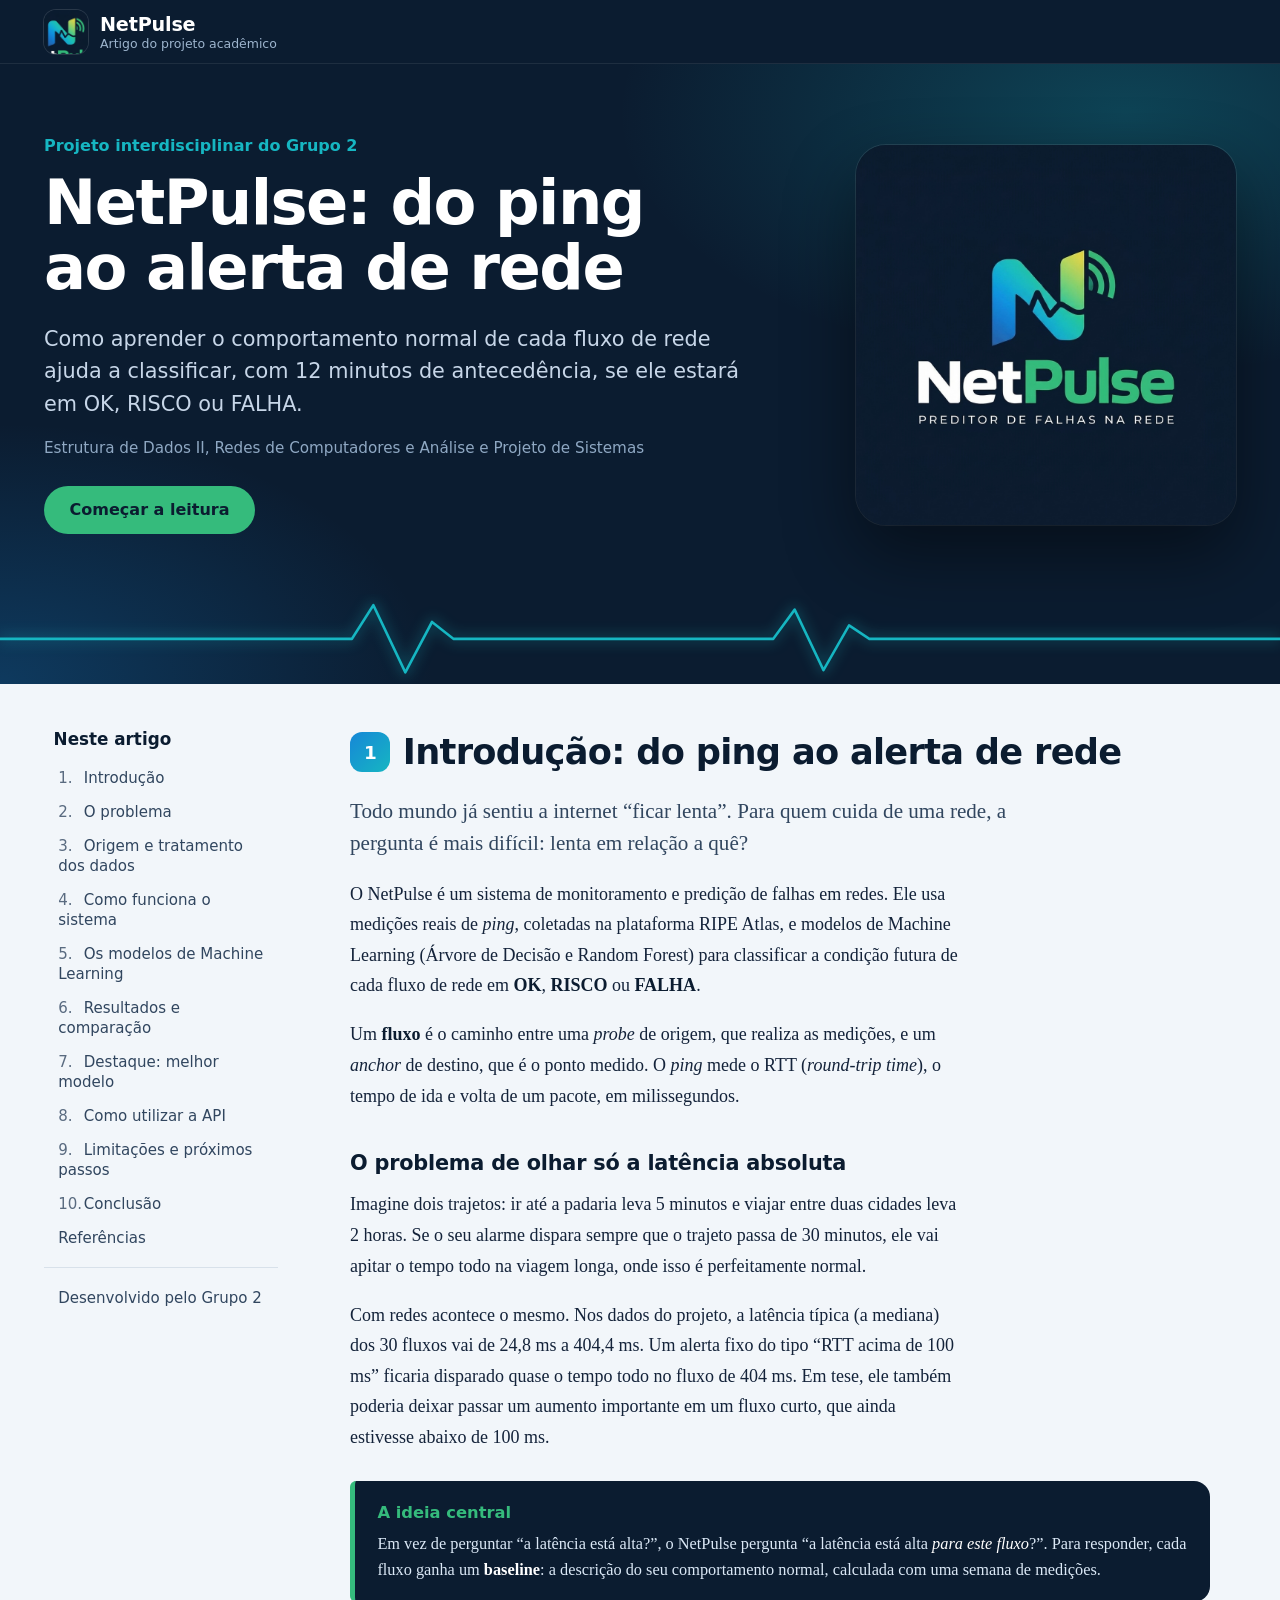
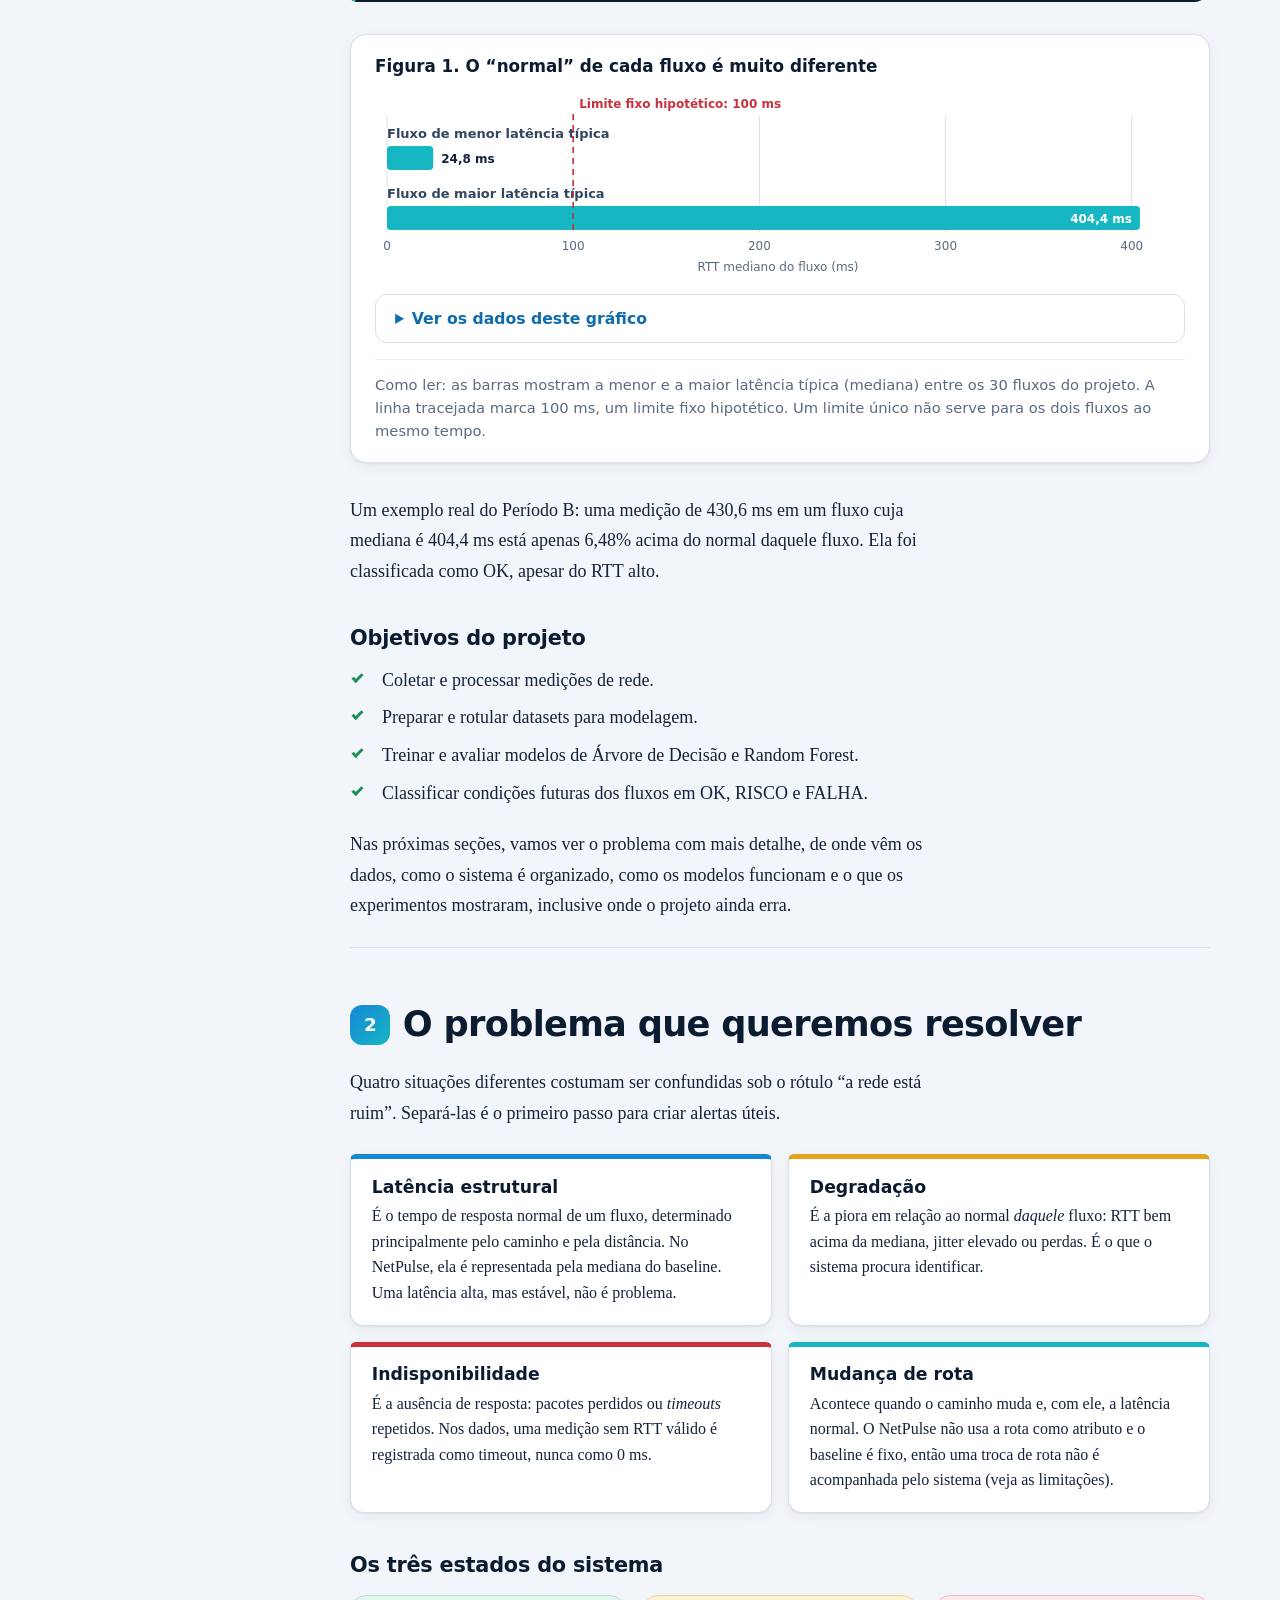
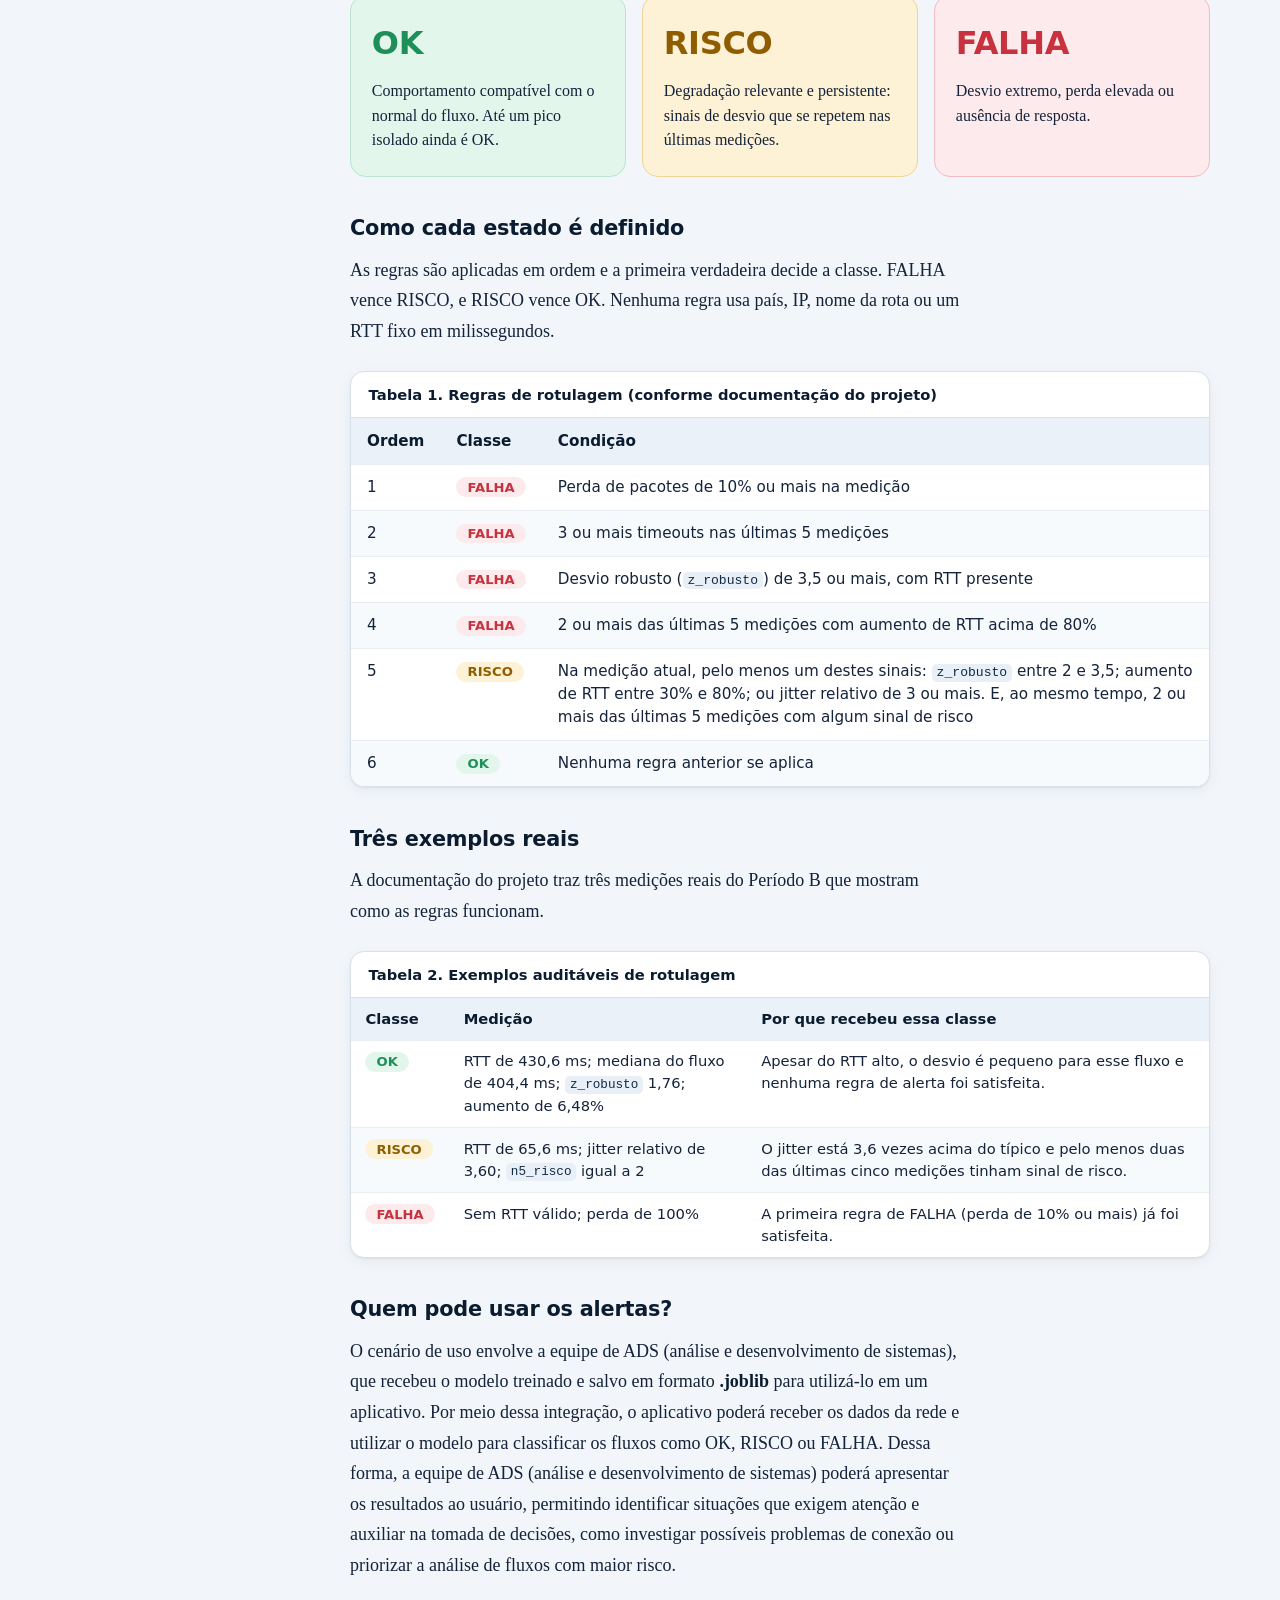
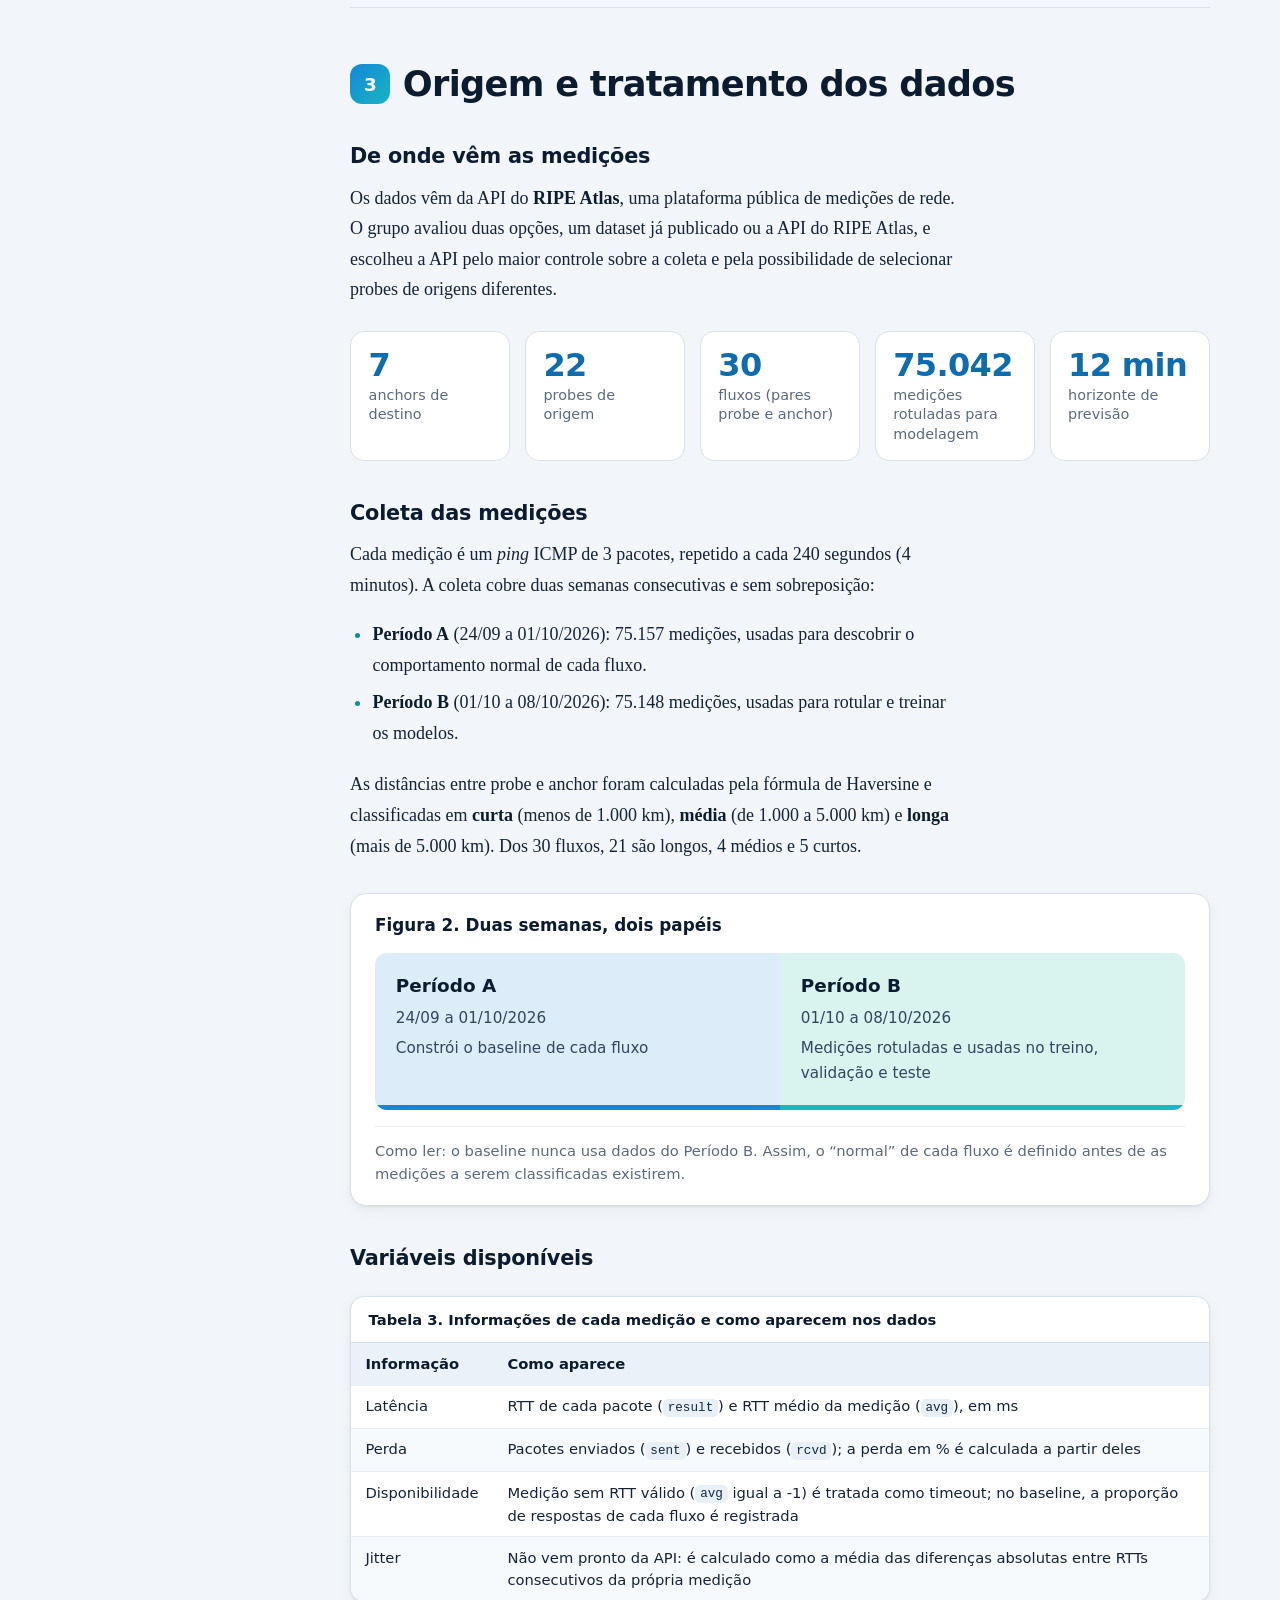
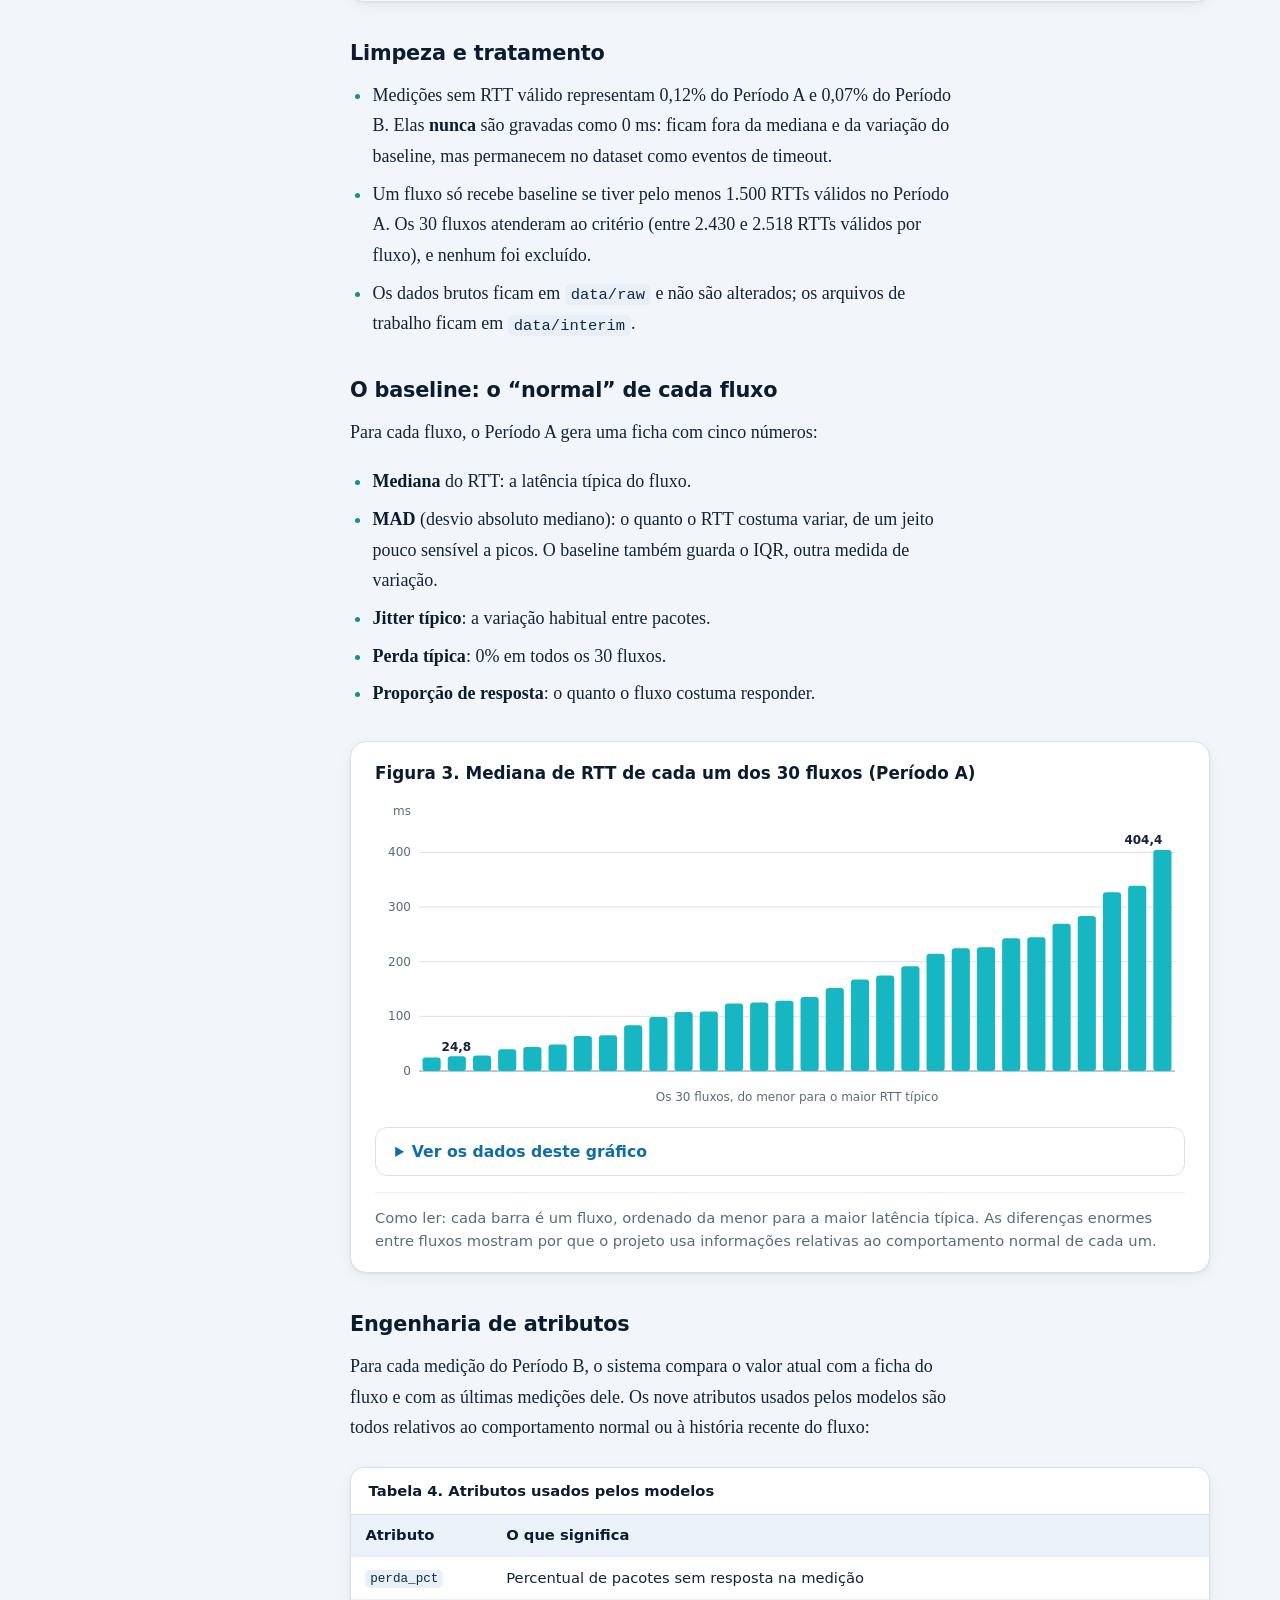
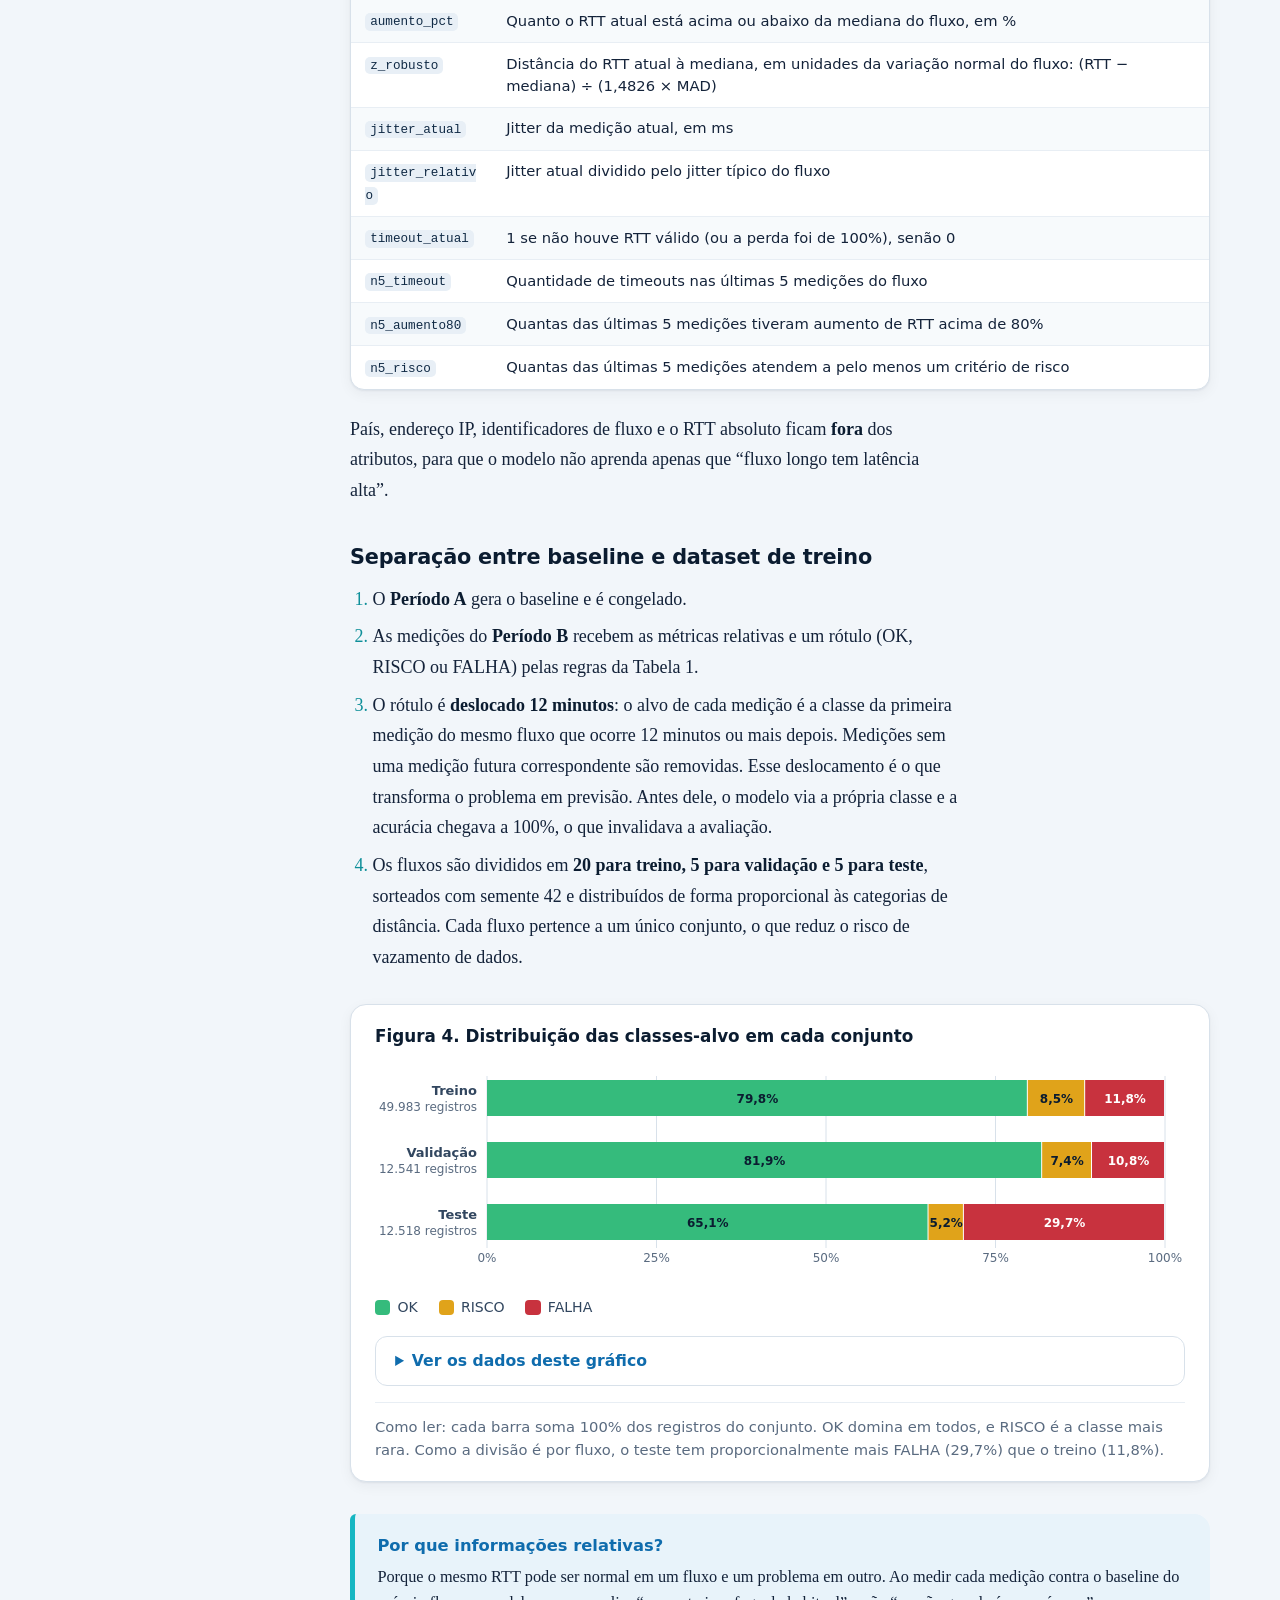
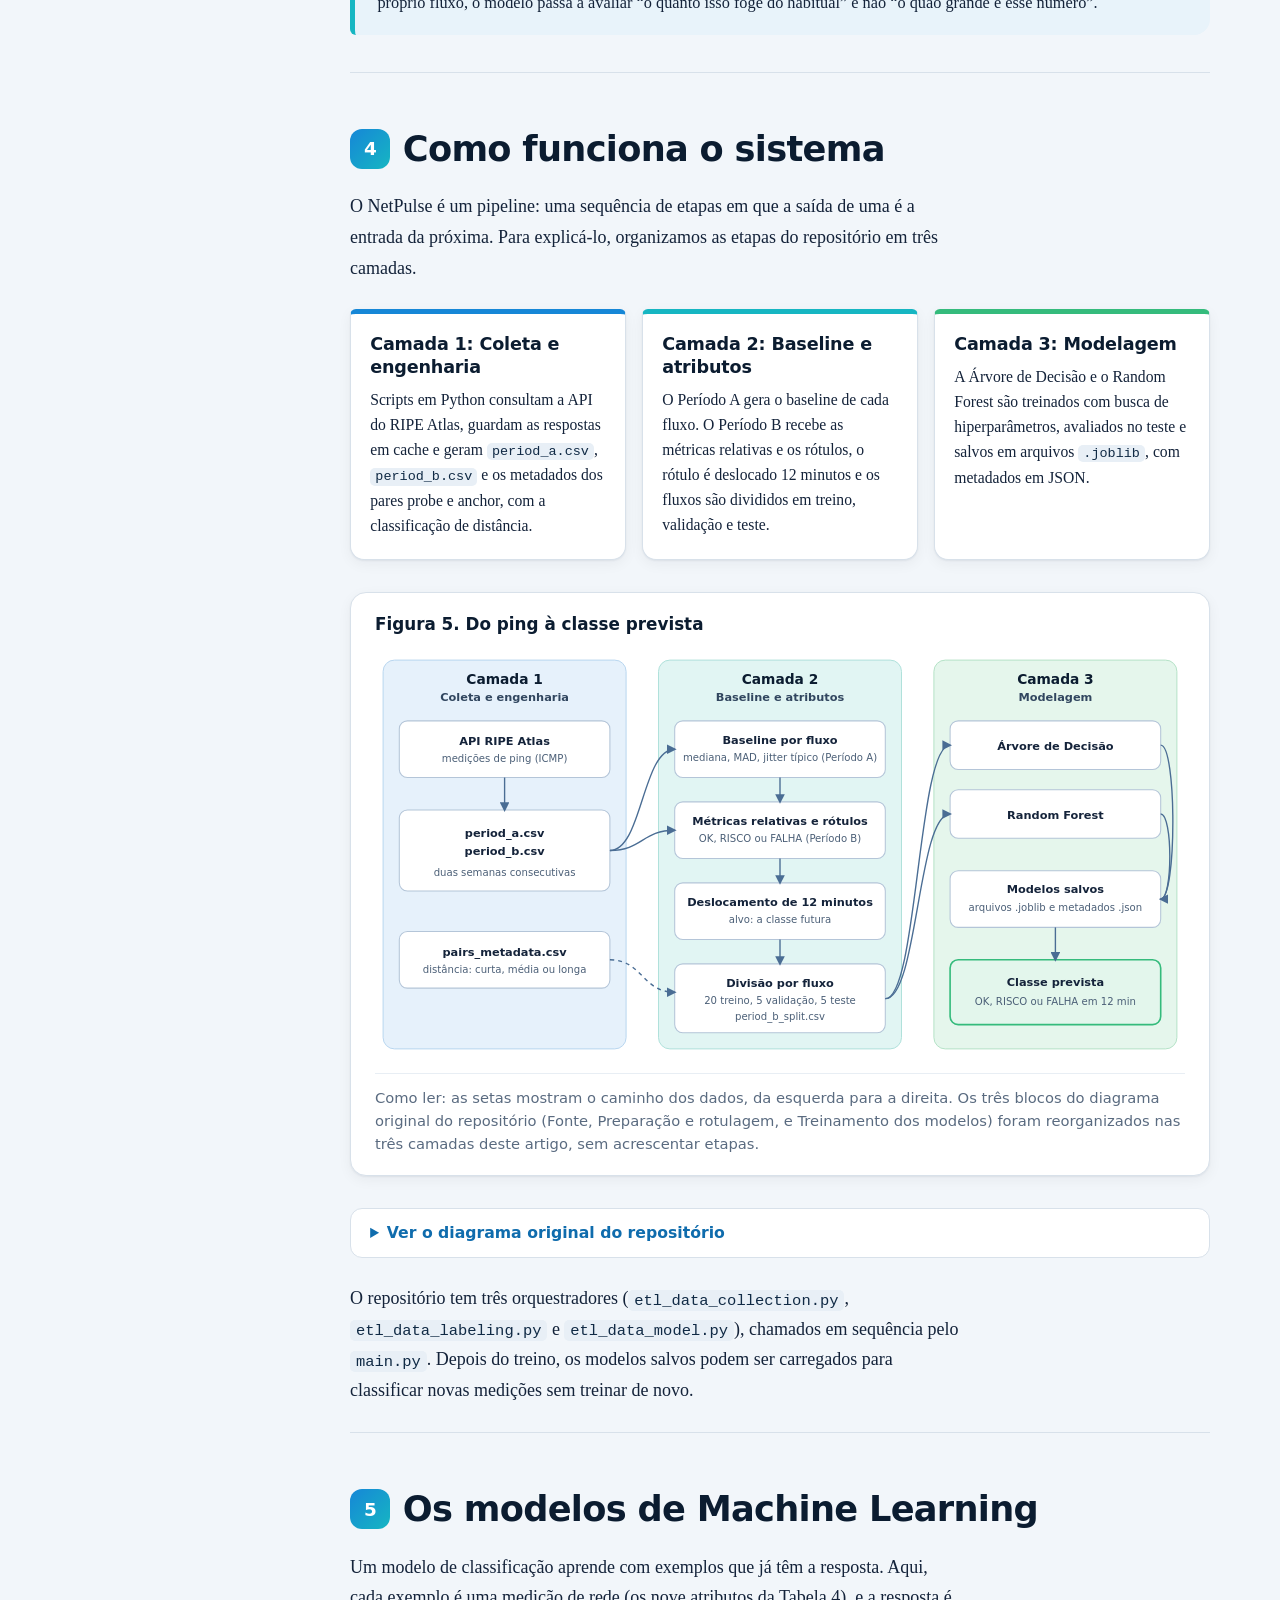
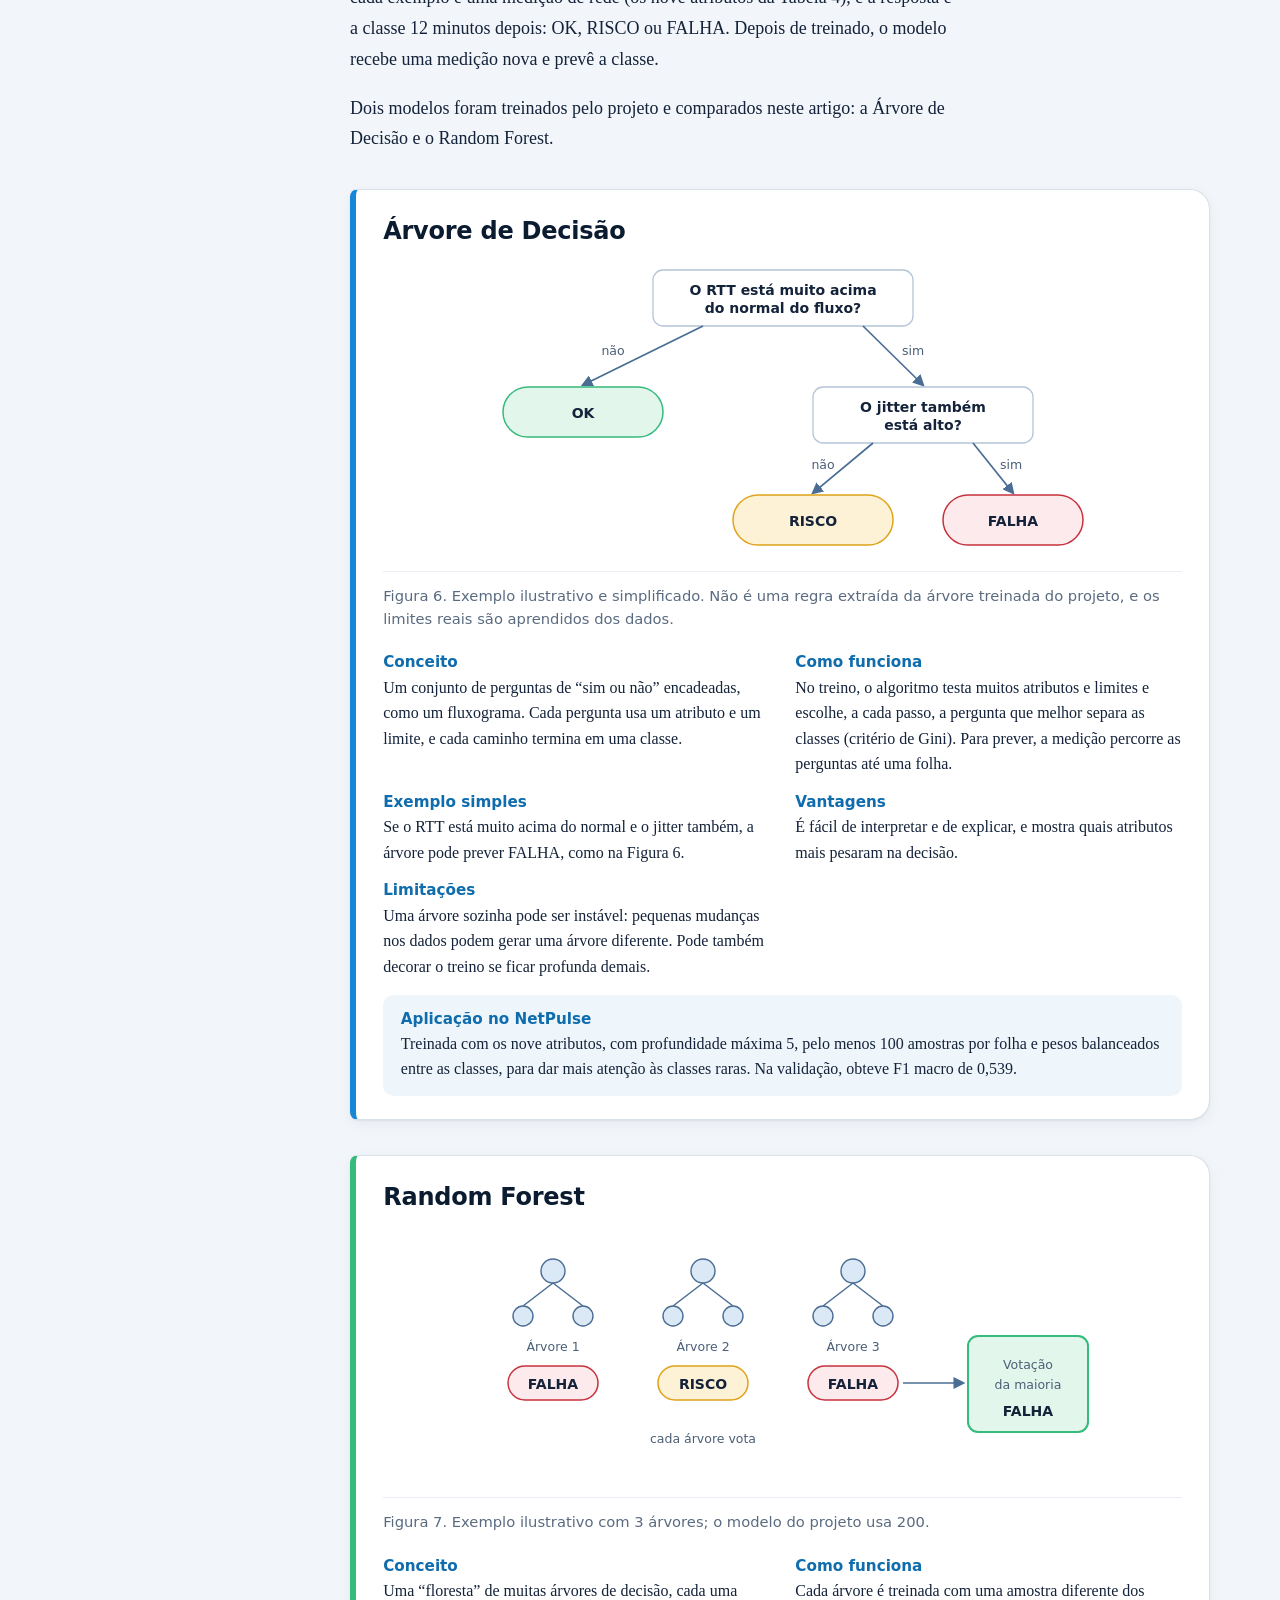
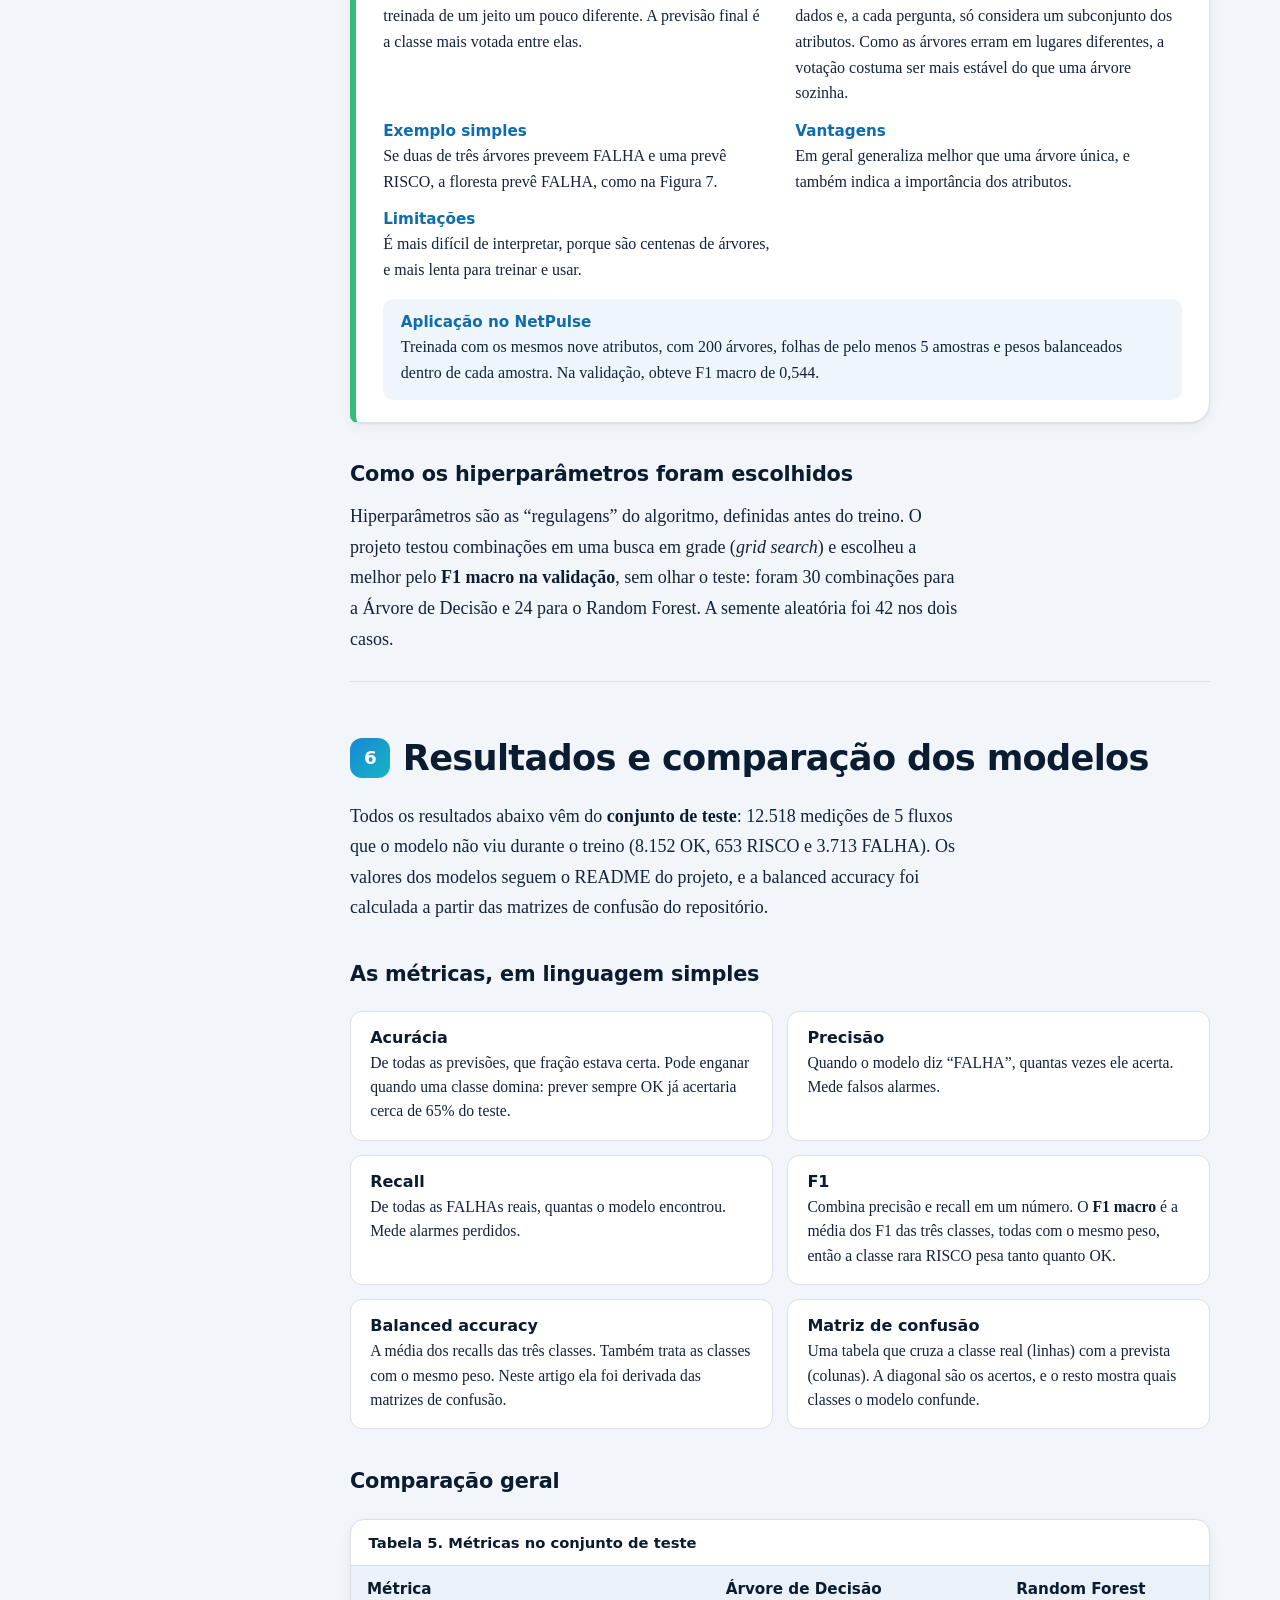
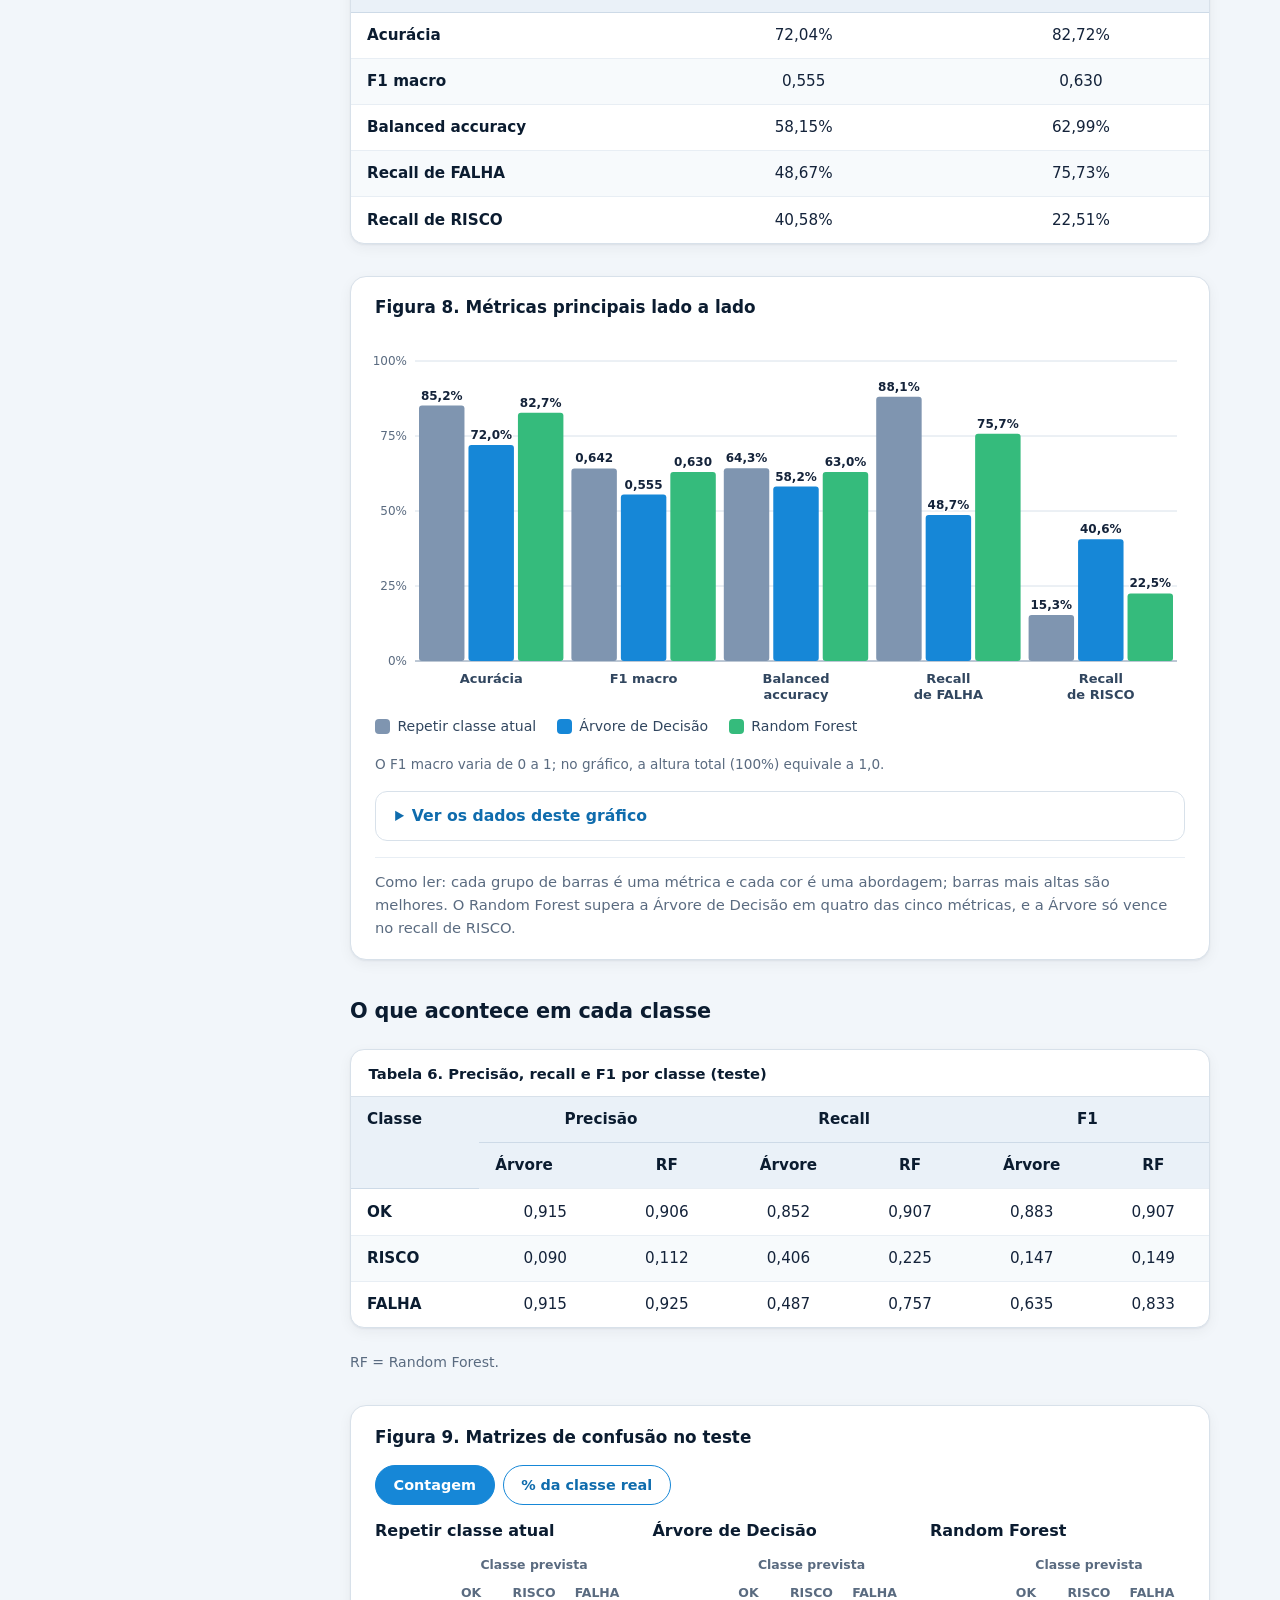
==== commit 028da0b9: "Update index.html" ====
--- a/index.html
+++ b/index.html
@@ -650,69 +650,7 @@
           <p>Um modelo de classificação aprende com exemplos que já têm a resposta. Aqui, cada exemplo é uma medição de
             rede (os nove atributos da Tabela 4), e a resposta é a classe 12 minutos depois: OK, RISCO ou FALHA. Depois
             de treinado, o modelo recebe uma medição nova e prevê a classe.</p>
-          <p>Três abordagens aparecem no artigo. A primeira é uma regra de referência, calculada para comparação, e as
-            outras duas são os modelos treinados pelo projeto.</p>
-
-          <aside class="callout" aria-label="Dois sentidos da palavra baseline">
-            <p class="callout__title">Atenção: “baseline” tem dois sentidos neste projeto</p>
-            <p>O <em>baseline de cada fluxo</em> (Seção 3) é a ficha estatística do comportamento normal. Já o
-              <em>baseline de comparação</em>, desta seção, é uma regra simples usada como ponto de partida para saber
-              se um modelo realmente agrega algo.
-            </p>
-          </aside>
-
-          <!-- ---- Regra de referência ---- -->
-          <article class="model" id="modelo-referencia">
-            <h3>Baseline de comparação: repetir a classe atual</h3>
-            <p class="model__tag">Cálculo feito a partir do <code>period_b_split.csv</code>, no conjunto de teste; não é
-              um modelo treinado.</p>
-            <figure class="figure figure--inline">
-              <svg class="diagram diagram--small" viewBox="0 0 640 140" role="img" aria-labelledby="ref-title">
-                <title id="ref-title">Regra de referência: a previsão para daqui a 12 minutos é igual à classe atual
-                </title>
-                <rect class="d-box" x="20" y="35" width="240" height="70" rx="10" />
-                <text class="d-label" x="140" y="65" text-anchor="middle">Medição agora</text>
-                <text class="d-small" x="140" y="88" text-anchor="middle">classe atual: RISCO</text>
-                <path class="d-arrow" d="M260 70 H380" marker-end="url(#seta)" />
-                <text class="d-small" x="320" y="60" text-anchor="middle">copia</text>
-                <rect class="d-box d-box--final" x="380" y="35" width="240" height="70" rx="10" />
-                <text class="d-label" x="500" y="65" text-anchor="middle">Previsão em 12 min</text>
-                <text class="d-small" x="500" y="88" text-anchor="middle">classe prevista: RISCO</text>
-              </svg>
-              <figcaption>Figura 6. A regra de referência apenas repete o estado de agora.</figcaption>
-            </figure>
-            <dl class="model__grid">
-              <div>
-                <dt>Conceito</dt>
-                <dd>Uma previsão “sem inteligência”: se o fluxo está em RISCO agora, prevê RISCO daqui a 12 minutos.
-                </dd>
-              </div>
-              <div>
-                <dt>Como funciona</dt>
-                <dd>Compara a classe atual de cada medição com a classe futura real. Não aprende nada nem usa os
-                  atributos.</dd>
-              </div>
-              <div>
-                <dt>Exemplo simples</dt>
-                <dd>Se um fluxo está em OK agora, a regra prevê OK. Ela só erra quando o estado muda dentro dos 12
-                  minutos.</dd>
-              </div>
-              <div>
-                <dt>Vantagens</dt>
-                <dd>É simples e dispensa treinamento. Serve de régua: um modelo só vale a pena se superar, ou
-                  complementar, essa regra.</dd>
-              </div>
-              <div>
-                <dt>Limitações</dt>
-                <dd>Por definição, nunca antecipa uma mudança de estado, e precisa que a classe atual já tenha sido
-                  calculada pelas regras de rotulagem.</dd>
-              </div>
-              <div>
-                <dt>Aplicação no NetPulse</dt>
-                <dd>Ponto de comparação nos resultados (Seção 6).</dd>
-              </div>
-            </dl>
-          </article>
+          <p>Dois modelos foram treinados pelo projeto e comparados neste artigo: a Árvore de Decisão e o Random Forest.</p>
 
           <!-- ---- Árvore de Decisão ---- -->
           <article class="model" id="modelo-arvore">
@@ -749,7 +687,7 @@
                 <rect class="d-leaf d-leaf--falha" x="480" y="240" width="140" height="50" rx="25" />
                 <text class="d-label" x="550" y="271" text-anchor="middle">FALHA</text>
               </svg>
-              <figcaption>Figura 7. Exemplo ilustrativo e simplificado. Não é uma regra extraída da árvore treinada do
+              <figcaption>Figura 6. Exemplo ilustrativo e simplificado. Não é uma regra extraída da árvore treinada do
                 projeto, e os limites reais são aprendidos dos dados.</figcaption>
             </figure>
             <dl class="model__grid">
@@ -766,7 +704,7 @@
               </div>
               <div>
                 <dt>Exemplo simples</dt>
-                <dd>Se o RTT está muito acima do normal e o jitter também, a árvore pode prever FALHA, como na Figura 7.
+                <dd>Se o RTT está muito acima do normal e o jitter também, a árvore pode prever FALHA, como na Figura 6.
                 </dd>
               </div>
               <div>
@@ -829,7 +767,7 @@
                 <text class="d-small" x="565" y="168" text-anchor="middle">da maioria</text>
                 <text class="d-label" x="565" y="195" text-anchor="middle">FALHA</text>
               </svg>
-              <figcaption>Figura 8. Exemplo ilustrativo com 3 árvores; o modelo do projeto usa 200.</figcaption>
+              <figcaption>Figura 7. Exemplo ilustrativo com 3 árvores; o modelo do projeto usa 200.</figcaption>
             </figure>
             <dl class="model__grid">
               <div>
@@ -845,7 +783,7 @@
               </div>
               <div>
                 <dt>Exemplo simples</dt>
-                <dd>Se duas de três árvores preveem FALHA e uma prevê RISCO, a floresta prevê FALHA, como na Figura 8.
+                <dd>Se duas de três árvores preveem FALHA e uma prevê RISCO, a floresta prevê FALHA, como na Figura 7.
                 </dd>
               </div>
               <div>
@@ -878,8 +816,7 @@
 
           <p>Todos os resultados abaixo vêm do <strong>conjunto de teste</strong>: 12.518 medições de 5 fluxos que o
             modelo não viu durante o treino (8.152 OK, 653 RISCO e 3.713 FALHA). Os valores dos modelos seguem o README
-            do projeto, e a regra de referência e a balanced accuracy foram calculadas a partir dos dados e das matrizes
-            de confusão do repositório.</p>
+            do projeto, e a balanced accuracy foi calculada a partir das matrizes de confusão do repositório.</p>
 
           <h3>As métricas, em linguagem simples</h3>
           <dl class="glossary">
@@ -920,7 +857,6 @@
               <thead>
                 <tr>
                   <th scope="col">Métrica</th>
-                  <th scope="col">Repetir classe atual</th>
                   <th scope="col">Árvore de Decisão</th>
                   <th scope="col">Random Forest</th>
                 </tr>
@@ -928,31 +864,26 @@
               <tbody>
                 <tr>
                   <th scope="row">Acurácia</th>
-                  <td>85,16%</td>
                   <td>72,04%</td>
                   <td>82,72%</td>
                 </tr>
                 <tr>
                   <th scope="row">F1 macro</th>
-                  <td>0,642</td>
                   <td>0,555</td>
                   <td>0,630</td>
                 </tr>
                 <tr>
                   <th scope="row">Balanced accuracy</th>
-                  <td>64,27%</td>
                   <td>58,15%</td>
                   <td>62,99%</td>
                 </tr>
                 <tr>
                   <th scope="row">Recall de FALHA</th>
-                  <td>88,10%</td>
                   <td>48,67%</td>
                   <td>75,73%</td>
                 </tr>
                 <tr>
                   <th scope="row">Recall de RISCO</th>
-                  <td>15,31%</td>
                   <td>40,58%</td>
                   <td>22,51%</td>
                 </tr>
@@ -961,9 +892,9 @@
           </div>
 
           <figure class="figure figure--wide" id="fig-metricas">
-            <p class="figure__title">Figura 9. Métricas principais lado a lado</p>
+            <p class="figure__title">Figura 8. Métricas principais lado a lado</p>
             <div class="figure__body" id="chart-metricas" role="img"
-              aria-label="Gráfico de barras agrupadas comparando acurácia, F1 macro, balanced accuracy, recall de FALHA e recall de RISCO entre a regra de repetir a classe atual, a Árvore de Decisão e o Random Forest. Os valores estão na Tabela 5.">
+              aria-label="Gráfico de barras agrupadas comparando acurácia, F1 macro, balanced accuracy, recall de FALHA e recall de RISCO entre a Árvore de Decisão e o Random Forest. Os valores estão na Tabela 5.">
             </div>
             <figcaption>Como ler: cada grupo de barras é uma métrica e cada cor é uma abordagem; barras mais altas são
               melhores. O Random Forest supera a Árvore de Decisão em quatro das cinco métricas, e a Árvore só vence no
@@ -977,18 +908,15 @@
               <thead>
                 <tr>
                   <th scope="col" rowspan="2">Classe</th>
-                  <th scope="colgroup" colspan="3">Precisão</th>
-                  <th scope="colgroup" colspan="3">Recall</th>
-                  <th scope="colgroup" colspan="3">F1</th>
-                </tr>
-                <tr>
-                  <th scope="col">Ref.</th>
+                  <th scope="colgroup" colspan="2">Precisão</th>
+                  <th scope="colgroup" colspan="2">Recall</th>
+                  <th scope="colgroup" colspan="2">F1</th>
+                </tr>
+                <tr>
                   <th scope="col">Árvore</th>
                   <th scope="col">RF</th>
-                  <th scope="col">Ref.</th>
                   <th scope="col">Árvore</th>
                   <th scope="col">RF</th>
-                  <th scope="col">Ref.</th>
                   <th scope="col">Árvore</th>
                   <th scope="col">RF</th>
                 </tr>
@@ -996,53 +924,44 @@
               <tbody>
                 <tr>
                   <th scope="row">OK</th>
-                  <td>0,898</td>
                   <td>0,915</td>
                   <td>0,906</td>
-                  <td>0,894</td>
                   <td>0,852</td>
                   <td>0,907</td>
-                  <td>0,896</td>
                   <td>0,883</td>
                   <td>0,907</td>
                 </tr>
                 <tr>
                   <th scope="row">RISCO</th>
-                  <td>0,146</td>
                   <td>0,090</td>
                   <td>0,112</td>
-                  <td>0,153</td>
                   <td>0,406</td>
                   <td>0,225</td>
-                  <td>0,150</td>
                   <td>0,147</td>
                   <td>0,149</td>
                 </tr>
                 <tr>
                   <th scope="row">FALHA</th>
-                  <td>0,879</td>
                   <td>0,915</td>
                   <td>0,925</td>
-                  <td>0,881</td>
                   <td>0,487</td>
                   <td>0,757</td>
-                  <td>0,880</td>
                   <td>0,635</td>
                   <td>0,833</td>
                 </tr>
               </tbody>
             </table>
           </div>
-          <p class="note">Ref. = regra de repetir a classe atual; RF = Random Forest.</p>
+          <p class="note">RF = Random Forest.</p>
 
           <figure class="figure figure--wide" id="fig-matrizes">
-            <p class="figure__title">Figura 10. Matrizes de confusão no teste</p>
+            <p class="figure__title">Figura 9. Matrizes de confusão no teste</p>
             <div class="figure__controls">
               <button class="chip is-active" type="button" id="matriz-contagem" aria-pressed="true">Contagem</button>
               <button class="chip" type="button" id="matriz-percentual" aria-pressed="false">% da classe real</button>
             </div>
             <div class="matrices" id="matrizes" role="group"
-              aria-label="Matrizes de confusão da regra de referência, da Árvore de Decisão e do Random Forest"></div>
+              aria-label="Matrizes de confusão da Árvore de Decisão e do Random Forest"></div>
             <figcaption>Como ler: em cada matriz, as linhas são a classe real e as colunas, a prevista. Células na
               diagonal são acertos. A Árvore de Decisão errou 1.624 FALHAs reais ao prever RISCO, e o Random Forest
               errou 588 do mesmo tipo. Em ambos, a maior parte dos RISCOs reais foi prevista como OK ou FALHA.
@@ -1056,12 +975,8 @@
               encontra muito mais falhas reais, com precisão semelhante.</li>
             <li><strong>O papel da Árvore.</strong> A Árvore de Decisão é a melhor em recall de RISCO (40,6% contra
               22,5%), à custa de mais falsos alarmes: sua precisão em RISCO é de apenas 9,0%.</li>
-            <li><strong>A referência é exigente.</strong> Estados de rede tendem a persistir, então a classe atual já
-              acerta o estado de 12 minutos depois em 85,2% dos casos. Nessa régua, o Random Forest chega perto (F1
-              macro 0,630 contra 0,642), mas fica abaixo em acurácia e em recall de FALHA. Ele supera a referência no
-              recall de RISCO (22,5% contra 15,3%), no recall e no F1 de OK e na precisão de FALHA.</li>
-            <li><strong>RISCO é a classe difícil.</strong> Nenhuma abordagem passa de 15% de precisão em RISCO, e o F1
-              dessa classe fica perto de 0,15 nas três.</li>
+            <li><strong>RISCO é a classe difícil.</strong> Nenhum dos modelos passa de 12% de precisão em RISCO, e o F1
+              dessa classe fica perto de 0,15 nos dois.</li>
           </ul>
 
           <p class="note">Os tempos de treinamento e de predição do modelo final não estão registrados no repositório,
@@ -1170,7 +1085,7 @@
 
           <h3>O que mais pesou nas decisões</h3>
           <figure class="figure figure--wide" id="fig-importancia">
-            <p class="figure__title">Figura 11. Importância dos atributos</p>
+            <p class="figure__title">Figura 10. Importância dos atributos</p>
             <div class="figure__body" id="chart-importancia" role="img"
               aria-label="Gráfico de barras horizontais com a importância dos nove atributos no Random Forest e na Árvore de Decisão. O z_robusto é o mais importante nos dois modelos.">
             </div>
@@ -1191,15 +1106,6 @@
               entre as 3.713 do teste.</li>
             <li><strong>Falsos alarmes de RISCO.</strong> 581 medições OK foram previstas como RISCO.</li>
           </ul>
-
-          <aside class="callout" aria-label="Comparação com a regra de referência">
-            <p class="callout__title">E em relação à regra de referência?</p>
-            <p>O Random Forest é o melhor modelo treinado, mas a regra de repetir a classe atual obteve valores maiores
-              em acurácia (85,16% contra 82,72%), F1 macro (0,642 contra 0,630), balanced accuracy e recall de FALHA. O
-              Random Forest, por sua vez, tem recall de RISCO maior (22,5% contra 15,3%), assim como recall e F1 de OK e
-              precisão de FALHA (92,5% contra 87,9%). O NetPulse foi desenhado para prever a condição futura dos fluxos,
-              e esse resultado mostra um espaço claro de melhoria, discutido nas limitações.</p>
-          </aside>
         </section>
 
         <!-- ============ 8. API ============ -->
@@ -1472,8 +1378,7 @@
             classificar a condição do fluxo 12 minutos adiante em OK, RISCO ou FALHA.</p>
 
           <p>Entre os modelos treinados, o Random Forest foi o melhor: F1 macro de 0,630, acurácia de 82,72% e recall de
-            FALHA de 75,73%, contra 0,555, 72,04% e 48,67% da Árvore de Decisão. A regra simples de repetir a classe
-            atual, usada como referência, obteve resultados gerais ainda maiores. A análise relativa ao comportamento de
+            FALHA de 75,73%, contra 0,555, 72,04% e 48,67% da Árvore de Decisão. A análise relativa ao comportamento de
             cada fluxo também aparece nos modelos: o <code>z_robusto</code>, que mede o desvio em relação ao normal do
             fluxo, foi o atributo mais importante em ambos.</p>
 
@@ -1664,4 +1569,4 @@
   </noscript>
 </body>
 
-</html>+</html>
